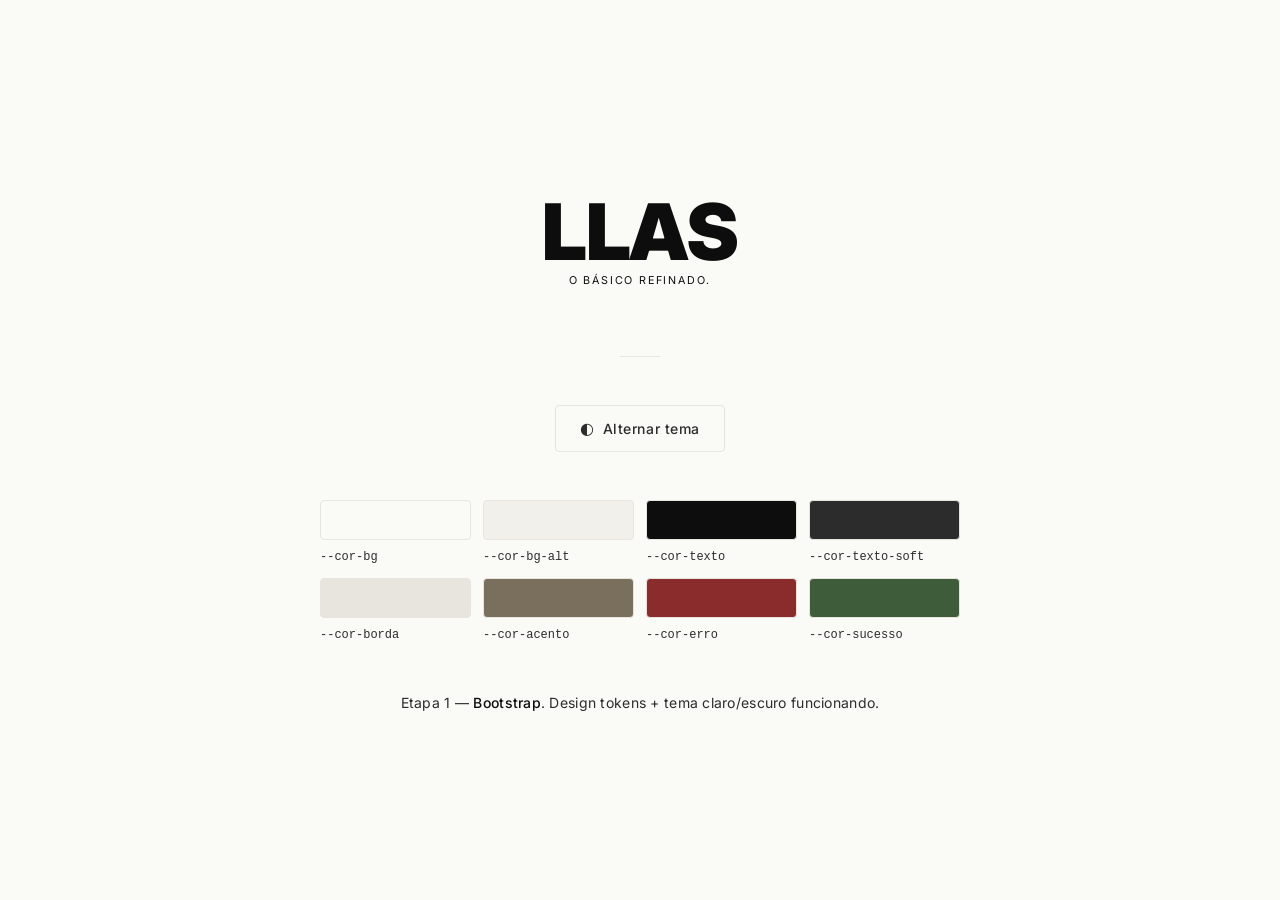
==== index.html @ eedd8c40 "feat: etapa 1 — bootstrap, design tokens e tema claro/escuro - css/reset.css: reset moderno (box-siz" ====
<!DOCTYPE html>
<html lang="pt-BR">
<head>
  <meta charset="UTF-8">
  <meta name="viewport" content="width=device-width, initial-scale=1.0">

  <title>LLAS — O básico refinado | Camisetas 100% algodão</title>
  <meta name="description" content="Camisetas básicas em algodão 100% penteado. Sem misturas sintéticas, sem acabamentos químicos. Fabricadas em Goiânia, GO.">

  <!-- Open Graph -->
  <meta property="og:title" content="LLAS — O básico refinado">
  <meta property="og:description" content="Camisetas básicas em algodão 100% penteado. Sem misturas, sem atalhos.">
  <meta property="og:image" content="https://llasoficial.com.br/assets/img/og/default.jpg">
  <meta property="og:url" content="https://llasoficial.com.br/">
  <meta property="og:type" content="website">
  <link rel="canonical" href="https://llasoficial.com.br/">

  <!-- Fontes -->
  <link rel="preconnect" href="https://fonts.googleapis.com">
  <link rel="preconnect" href="https://fonts.gstatic.com" crossorigin>
  <link href="https://fonts.googleapis.com/css2?family=Cormorant+Garamond:wght@400;500&family=Inter:wght@300;400;500;700;900&display=swap" rel="stylesheet">

  <!-- CSS -->
  <link rel="stylesheet" href="/css/reset.css">
  <link rel="stylesheet" href="/css/variables.css">

  <style>
    /* Estilos inline temporários do bootstrap — migrar para style.css na Etapa 2 */

    html {
      transition:
        background-color var(--transition-tema),
        color var(--transition-tema);
    }

    body {
      font-family: var(--ff-principal);
      font-size: var(--fs-base);
      font-weight: var(--fw-regular);
      color: var(--cor-texto);
      background-color: var(--cor-bg);
      line-height: var(--lh-base);
      min-height: 100dvh;
      display: flex;
      flex-direction: column;
      align-items: center;
      justify-content: center;
      gap: var(--space-7);
      padding: var(--padding-lateral);
    }

    /* Logo */
    .logo {
      width: 180px;
      color: var(--cor-texto);
      transition: color var(--transition-tema);
    }

    @media (min-width: 768px) {
      .logo { width: 240px; }
    }

    /* Toggle de tema */
    .theme-toggle {
      display: flex;
      align-items: center;
      gap: var(--space-2);
      padding: var(--space-3) var(--space-5);
      border: 1px solid var(--cor-borda);
      border-radius: var(--radius-md);
      color: var(--cor-texto-soft);
      font-size: var(--fs-sm);
      font-weight: var(--fw-medium);
      letter-spacing: 0.04em;
      transition:
        border-color var(--transition-padrao),
        color var(--transition-padrao),
        background-color var(--transition-padrao);
    }

    .theme-toggle:hover,
    .theme-toggle:focus-visible {
      color: var(--cor-texto);
      border-color: var(--cor-acento);
      outline: none;
    }

    .theme-toggle:focus-visible {
      outline: 2px solid var(--cor-acento);
      outline-offset: 3px;
    }

    .theme-toggle__icon {
      font-size: var(--fs-base);
      line-height: 1;
    }

    /* Painel de tokens — visível apenas nesta etapa de bootstrap */
    .token-grid {
      display: grid;
      grid-template-columns: repeat(auto-fill, minmax(120px, 1fr));
      gap: var(--space-3);
      width: 100%;
      max-width: 640px;
    }

    .token-swatch {
      display: flex;
      flex-direction: column;
      gap: var(--space-2);
    }

    .token-swatch__cor {
      height: 40px;
      border-radius: var(--radius-md);
      border: 1px solid var(--cor-borda);
      transition: border-color var(--transition-tema);
    }

    .token-swatch__nome {
      font-size: var(--fs-xs);
      color: var(--cor-texto-soft);
      font-family: 'Courier New', monospace;
    }

    /* Divisor */
    .divisor {
      width: 40px;
      height: 1px;
      background-color: var(--cor-borda);
      transition: background-color var(--transition-tema);
    }

    /* Texto de status */
    .status {
      font-size: var(--fs-sm);
      color: var(--cor-texto-soft);
      text-align: center;
      letter-spacing: 0.02em;
    }

    .status strong {
      color: var(--cor-texto);
      font-weight: var(--fw-medium);
    }
  </style>

  <!-- Tema: aplicado antes da renderização para evitar flash -->
  <script>
    (function() {
      var salvo = localStorage.getItem('llas-theme');
      var prefere = window.matchMedia('(prefers-color-scheme: dark)').matches ? 'dark' : 'light';
      document.documentElement.setAttribute('data-theme', salvo || prefere);
    })();
  </script>
</head>

<body>

  <!-- Logo LLAS -->
  <svg class="logo" xmlns="http://www.w3.org/2000/svg" viewBox="0 0 400 200" role="img" aria-label="LLAS — O básico refinado.">
    <title>LLAS</title>
    <desc>O básico refinado.</desc>
    <text x="200" y="120"
          font-family="'Inter', 'Helvetica Neue', Arial, sans-serif"
          font-weight="900"
          font-size="130"
          letter-spacing="-2"
          text-anchor="middle"
          fill="currentColor">LLAS</text>
    <text x="200" y="160"
          font-family="'Inter', 'Helvetica Neue', Arial, sans-serif"
          font-weight="400"
          font-size="18"
          letter-spacing="3"
          text-anchor="middle"
          fill="currentColor">O BÁSICO REFINADO.</text>
  </svg>

  <div class="divisor" aria-hidden="true"></div>

  <!-- Toggle de tema -->
  <button
    class="theme-toggle"
    data-theme-toggle
    aria-label="Ativar modo escuro"
    aria-pressed="false"
    type="button"
  >
    <span class="theme-toggle__icon" aria-hidden="true">◐</span>
    <span class="theme-toggle__label">Alternar tema</span>
  </button>

  <!-- Painel de tokens (visível durante o bootstrap) -->
  <div class="token-grid" role="list" aria-label="Paleta de cores da interface">
    <div class="token-swatch" role="listitem">
      <div class="token-swatch__cor" style="background-color: var(--cor-bg);" title="--cor-bg"></div>
      <span class="token-swatch__nome">--cor-bg</span>
    </div>
    <div class="token-swatch" role="listitem">
      <div class="token-swatch__cor" style="background-color: var(--cor-bg-alt);" title="--cor-bg-alt"></div>
      <span class="token-swatch__nome">--cor-bg-alt</span>
    </div>
    <div class="token-swatch" role="listitem">
      <div class="token-swatch__cor" style="background-color: var(--cor-texto);" title="--cor-texto"></div>
      <span class="token-swatch__nome">--cor-texto</span>
    </div>
    <div class="token-swatch" role="listitem">
      <div class="token-swatch__cor" style="background-color: var(--cor-texto-soft);" title="--cor-texto-soft"></div>
      <span class="token-swatch__nome">--cor-texto-soft</span>
    </div>
    <div class="token-swatch" role="listitem">
      <div class="token-swatch__cor" style="background-color: var(--cor-borda);" title="--cor-borda"></div>
      <span class="token-swatch__nome">--cor-borda</span>
    </div>
    <div class="token-swatch" role="listitem">
      <div class="token-swatch__cor" style="background-color: var(--cor-acento);" title="--cor-acento"></div>
      <span class="token-swatch__nome">--cor-acento</span>
    </div>
    <div class="token-swatch" role="listitem">
      <div class="token-swatch__cor" style="background-color: var(--cor-erro);" title="--cor-erro"></div>
      <span class="token-swatch__nome">--cor-erro</span>
    </div>
    <div class="token-swatch" role="listitem">
      <div class="token-swatch__cor" style="background-color: var(--cor-sucesso);" title="--cor-sucesso"></div>
      <span class="token-swatch__nome">--cor-sucesso</span>
    </div>
  </div>

  <p class="status">
    Etapa 1 — <strong>Bootstrap</strong>. Design tokens + tema claro/escuro funcionando.
  </p>

  <!-- JS -->
  <script type="module" src="/js/theme-toggle.js"></script>

</body>
</html>
---- css/variables.css ----
/* variables.css — LLAS — Design tokens */

/* ─── Modo claro (padrão) ─────────────────────────────────── */
:root {
  /* Cores de interface */
  --cor-bg:          #FAFAF7;
  --cor-bg-alt:      #F2F0EA;
  --cor-texto:       #0D0D0D;
  --cor-texto-soft:  #2C2C2C;
  --cor-borda:       #E8E5DE;
  --cor-acento:      #7A6E5D;
  --cor-erro:        #8B2C2C;
  --cor-sucesso:     #3E5C3A;

  /* Tipografia */
  --ff-principal: 'Inter', -apple-system, BlinkMacSystemFont, 'Helvetica Neue', Arial, sans-serif;
  --ff-editorial: 'Cormorant Garamond', Georgia, 'Times New Roman', serif;

  --fs-xs:   0.75rem;    /*  12px */
  --fs-sm:   0.875rem;   /*  14px */
  --fs-base: 1rem;       /*  16px */
  --fs-md:   1.25rem;    /*  20px */
  --fs-lg:   2rem;       /*  32px */
  --fs-xl:   3.5rem;     /*  56px */
  --fs-hero: clamp(3rem, 8vw, 6rem);

  --fw-light:   300;
  --fw-regular: 400;
  --fw-medium:  500;
  --fw-bold:    700;
  --fw-black:   900;

  --lh-tight:  1.1;
  --lh-snug:   1.3;
  --lh-base:   1.5;
  --lh-relaxed: 1.7;

  /* Espaçamentos */
  --space-1:  0.25rem;   /*  4px */
  --space-2:  0.5rem;    /*  8px */
  --space-3:  0.75rem;   /* 12px */
  --space-4:  1rem;      /* 16px */
  --space-5:  1.5rem;    /* 24px */
  --space-6:  2rem;      /* 32px */
  --space-7:  3rem;      /* 48px */
  --space-8:  4rem;      /* 64px */
  --space-9:  6rem;      /* 96px */
  --space-10: 8rem;      /* 128px */

  /* Layout */
  --max-width:        1280px;
  --max-width-texto:  720px;
  --padding-lateral:  clamp(1rem, 4vw, 2rem);

  /* Bordas */
  --radius-sm: 2px;
  --radius-md: 4px;
  --radius-lg: 8px;

  /* Transições */
  --transition-rapida:  150ms ease;
  --transition-padrao:  250ms ease;
  --transition-lenta:   400ms ease;
  --transition-tema:    300ms ease;

  /* Sombras */
  --sombra-sm: 0 1px 3px rgba(0, 0, 0, 0.06);
  --sombra-md: 0 4px 12px rgba(0, 0, 0, 0.08);
  --sombra-lg: 0 8px 32px rgba(0, 0, 0, 0.10);

  /* Z-index */
  --z-base:      0;
  --z-elevado:   10;
  --z-header:    100;
  --z-mega-menu: 200;
  --z-side-cart: 300;
  --z-modal:     400;
  --z-topo:      500;
}

/* ─── Modo escuro ─────────────────────────────────────────── */
[data-theme="dark"] {
  --cor-bg:         #0D0D0D;
  --cor-bg-alt:     #161616;
  --cor-texto:      #FAFAF7;
  --cor-texto-soft: #C9C7C0;
  --cor-borda:      #2A2A2A;
  --cor-acento:     #C9B79C;
  --cor-erro:       #C97070;
  --cor-sucesso:    #8AB585;

  --sombra-sm: 0 1px 3px rgba(0, 0, 0, 0.30);
  --sombra-md: 0 4px 12px rgba(0, 0, 0, 0.40);
  --sombra-lg: 0 8px 32px rgba(0, 0, 0, 0.50);
}
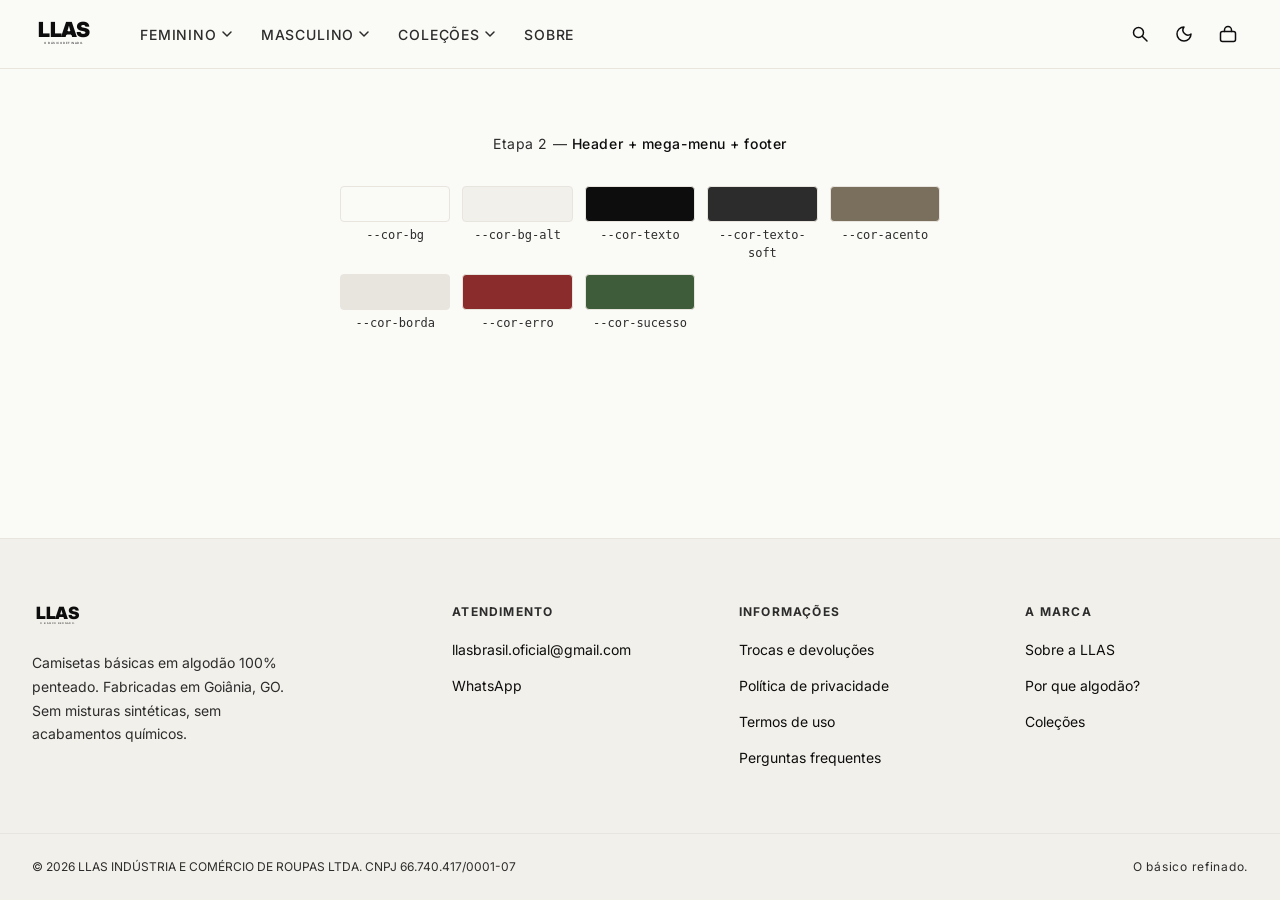
==== commit 928b03eb: "feat: etapa 2 — header, mega-menu e footer - css/style.css: estilos globais (body flex, drawer-open " ====
--- a/index.html
+++ b/index.html
@@ -7,7 +7,6 @@
   <title>LLAS — O básico refinado | Camisetas 100% algodão</title>
   <meta name="description" content="Camisetas básicas em algodão 100% penteado. Sem misturas sintéticas, sem acabamentos químicos. Fabricadas em Goiânia, GO.">
 
-  <!-- Open Graph -->
   <meta property="og:title" content="LLAS — O básico refinado">
   <meta property="og:description" content="Camisetas básicas em algodão 100% penteado. Sem misturas, sem atalhos.">
   <meta property="og:image" content="https://llasoficial.com.br/assets/img/og/default.jpg">
@@ -23,131 +22,14 @@
   <!-- CSS -->
   <link rel="stylesheet" href="/css/reset.css">
   <link rel="stylesheet" href="/css/variables.css">
-
-  <style>
-    /* Estilos inline temporários do bootstrap — migrar para style.css na Etapa 2 */
-
-    html {
-      transition:
-        background-color var(--transition-tema),
-        color var(--transition-tema);
-    }
-
-    body {
-      font-family: var(--ff-principal);
-      font-size: var(--fs-base);
-      font-weight: var(--fw-regular);
-      color: var(--cor-texto);
-      background-color: var(--cor-bg);
-      line-height: var(--lh-base);
-      min-height: 100dvh;
-      display: flex;
-      flex-direction: column;
-      align-items: center;
-      justify-content: center;
-      gap: var(--space-7);
-      padding: var(--padding-lateral);
-    }
-
-    /* Logo */
-    .logo {
-      width: 180px;
-      color: var(--cor-texto);
-      transition: color var(--transition-tema);
-    }
-
-    @media (min-width: 768px) {
-      .logo { width: 240px; }
-    }
-
-    /* Toggle de tema */
-    .theme-toggle {
-      display: flex;
-      align-items: center;
-      gap: var(--space-2);
-      padding: var(--space-3) var(--space-5);
-      border: 1px solid var(--cor-borda);
-      border-radius: var(--radius-md);
-      color: var(--cor-texto-soft);
-      font-size: var(--fs-sm);
-      font-weight: var(--fw-medium);
-      letter-spacing: 0.04em;
-      transition:
-        border-color var(--transition-padrao),
-        color var(--transition-padrao),
-        background-color var(--transition-padrao);
-    }
-
-    .theme-toggle:hover,
-    .theme-toggle:focus-visible {
-      color: var(--cor-texto);
-      border-color: var(--cor-acento);
-      outline: none;
-    }
-
-    .theme-toggle:focus-visible {
-      outline: 2px solid var(--cor-acento);
-      outline-offset: 3px;
-    }
-
-    .theme-toggle__icon {
-      font-size: var(--fs-base);
-      line-height: 1;
-    }
-
-    /* Painel de tokens — visível apenas nesta etapa de bootstrap */
-    .token-grid {
-      display: grid;
-      grid-template-columns: repeat(auto-fill, minmax(120px, 1fr));
-      gap: var(--space-3);
-      width: 100%;
-      max-width: 640px;
-    }
-
-    .token-swatch {
-      display: flex;
-      flex-direction: column;
-      gap: var(--space-2);
-    }
-
-    .token-swatch__cor {
-      height: 40px;
-      border-radius: var(--radius-md);
-      border: 1px solid var(--cor-borda);
-      transition: border-color var(--transition-tema);
-    }
-
-    .token-swatch__nome {
-      font-size: var(--fs-xs);
-      color: var(--cor-texto-soft);
-      font-family: 'Courier New', monospace;
-    }
-
-    /* Divisor */
-    .divisor {
-      width: 40px;
-      height: 1px;
-      background-color: var(--cor-borda);
-      transition: background-color var(--transition-tema);
-    }
-
-    /* Texto de status */
-    .status {
-      font-size: var(--fs-sm);
-      color: var(--cor-texto-soft);
-      text-align: center;
-      letter-spacing: 0.02em;
-    }
-
-    .status strong {
-      color: var(--cor-texto);
-      font-weight: var(--fw-medium);
-    }
-  </style>
+  <link rel="stylesheet" href="/css/style.css">
+  <link rel="stylesheet" href="/css/components/header.css">
+  <link rel="stylesheet" href="/css/components/mega-menu.css">
+  <link rel="stylesheet" href="/css/components/footer.css">
 
   <!-- Tema: aplicado antes da renderização para evitar flash -->
   <script>
-    (function() {
+    (function () {
       var salvo = localStorage.getItem('llas-theme');
       var prefere = window.matchMedia('(prefers-color-scheme: dark)').matches ? 'dark' : 'light';
       document.documentElement.setAttribute('data-theme', salvo || prefere);
@@ -157,82 +39,481 @@
 
 <body>
 
-  <!-- Logo LLAS -->
-  <svg class="logo" xmlns="http://www.w3.org/2000/svg" viewBox="0 0 400 200" role="img" aria-label="LLAS — O básico refinado.">
-    <title>LLAS</title>
-    <desc>O básico refinado.</desc>
-    <text x="200" y="120"
-          font-family="'Inter', 'Helvetica Neue', Arial, sans-serif"
-          font-weight="900"
-          font-size="130"
-          letter-spacing="-2"
-          text-anchor="middle"
-          fill="currentColor">LLAS</text>
-    <text x="200" y="160"
-          font-family="'Inter', 'Helvetica Neue', Arial, sans-serif"
-          font-weight="400"
-          font-size="18"
-          letter-spacing="3"
-          text-anchor="middle"
-          fill="currentColor">O BÁSICO REFINADO.</text>
-  </svg>
-
-  <div class="divisor" aria-hidden="true"></div>
-
-  <!-- Toggle de tema -->
-  <button
-    class="theme-toggle"
-    data-theme-toggle
-    aria-label="Ativar modo escuro"
-    aria-pressed="false"
-    type="button"
+  <!-- ═══════════════════════════════════════════════════════
+       HEADER
+       ═══════════════════════════════════════════════════════ -->
+  <header class="site-header" id="site-header">
+    <div class="site-header__inner">
+
+      <!-- Hamburger (mobile) -->
+      <button
+        class="site-header__hamburger"
+        id="nav-toggle"
+        aria-label="Abrir menu"
+        aria-expanded="false"
+        aria-controls="mobile-drawer"
+        type="button"
+      >
+        <svg width="20" height="20" viewBox="0 0 20 20" fill="none" aria-hidden="true">
+          <line x1="2" y1="5"  x2="18" y2="5"  stroke="currentColor" stroke-width="1.5" stroke-linecap="round"/>
+          <line x1="2" y1="10" x2="18" y2="10" stroke="currentColor" stroke-width="1.5" stroke-linecap="round"/>
+          <line x1="2" y1="15" x2="18" y2="15" stroke="currentColor" stroke-width="1.5" stroke-linecap="round"/>
+        </svg>
+      </button>
+
+      <!-- Logo -->
+      <a href="/" class="site-header__logo" aria-label="LLAS — Início">
+        <svg xmlns="http://www.w3.org/2000/svg" viewBox="0 0 400 200" role="img" aria-label="LLAS">
+          <title>LLAS</title>
+          <text x="200" y="120"
+                font-family="'Inter', 'Helvetica Neue', Arial, sans-serif"
+                font-weight="900"
+                font-size="130"
+                letter-spacing="-2"
+                text-anchor="middle"
+                fill="currentColor">LLAS</text>
+          <text x="200" y="160"
+                font-family="'Inter', 'Helvetica Neue', Arial, sans-serif"
+                font-weight="400"
+                font-size="18"
+                letter-spacing="3"
+                text-anchor="middle"
+                fill="currentColor">O BÁSICO REFINADO.</text>
+        </svg>
+      </a>
+
+      <!-- Nav (desktop) -->
+      <nav class="site-header__nav" aria-label="Navegação principal">
+        <button class="nav-item" data-menu="feminino" aria-expanded="false" aria-haspopup="true" type="button">
+          Feminino
+          <svg class="nav-item__chevron" width="12" height="12" viewBox="0 0 12 12" fill="none" aria-hidden="true">
+            <path d="M2 4l4 4 4-4" stroke="currentColor" stroke-width="1.5" stroke-linecap="round" stroke-linejoin="round"/>
+          </svg>
+        </button>
+        <button class="nav-item" data-menu="masculino" aria-expanded="false" aria-haspopup="true" type="button">
+          Masculino
+          <svg class="nav-item__chevron" width="12" height="12" viewBox="0 0 12 12" fill="none" aria-hidden="true">
+            <path d="M2 4l4 4 4-4" stroke="currentColor" stroke-width="1.5" stroke-linecap="round" stroke-linejoin="round"/>
+          </svg>
+        </button>
+        <button class="nav-item" data-menu="colecoes" aria-expanded="false" aria-haspopup="true" type="button">
+          Coleções
+          <svg class="nav-item__chevron" width="12" height="12" viewBox="0 0 12 12" fill="none" aria-hidden="true">
+            <path d="M2 4l4 4 4-4" stroke="currentColor" stroke-width="1.5" stroke-linecap="round" stroke-linejoin="round"/>
+          </svg>
+        </button>
+        <a href="/sobre" class="nav-item">Sobre</a>
+      </nav>
+
+      <!-- Actions: busca + tema + carrinho -->
+      <div class="site-header__actions">
+        <button class="header-action header-action--search" aria-label="Buscar" type="button">
+          <svg width="20" height="20" viewBox="0 0 20 20" fill="none" aria-hidden="true">
+            <circle cx="8.5" cy="8.5" r="5" stroke="currentColor" stroke-width="1.5"/>
+            <line x1="12.5" y1="12.5" x2="17" y2="17" stroke="currentColor" stroke-width="1.5" stroke-linecap="round"/>
+          </svg>
+        </button>
+
+        <button
+          class="header-action"
+          data-theme-toggle
+          aria-label="Ativar modo escuro"
+          aria-pressed="false"
+          type="button"
+        >
+          <!-- Lua: aparece no modo claro (para ir para escuro) -->
+          <svg class="icon-moon" width="20" height="20" viewBox="0 0 20 20" fill="none" aria-hidden="true">
+            <path d="M10 3a7 7 0 1 0 7 7A5 5 0 0 1 10 3z" stroke="currentColor" stroke-width="1.5" stroke-linecap="round" stroke-linejoin="round"/>
+          </svg>
+          <!-- Sol: aparece no modo escuro (para ir para claro) -->
+          <svg class="icon-sun" width="20" height="20" viewBox="0 0 20 20" fill="none" aria-hidden="true">
+            <circle cx="10" cy="10" r="3.5" stroke="currentColor" stroke-width="1.5"/>
+            <line x1="10" y1="2"    x2="10" y2="4.5"  stroke="currentColor" stroke-width="1.5" stroke-linecap="round"/>
+            <line x1="10" y1="15.5" x2="10" y2="18"   stroke="currentColor" stroke-width="1.5" stroke-linecap="round"/>
+            <line x1="2"   y1="10"  x2="4.5" y2="10"  stroke="currentColor" stroke-width="1.5" stroke-linecap="round"/>
+            <line x1="15.5" y1="10" x2="18"  y2="10"  stroke="currentColor" stroke-width="1.5" stroke-linecap="round"/>
+            <line x1="4.1"  y1="4.1"  x2="5.9"  y2="5.9"  stroke="currentColor" stroke-width="1.5" stroke-linecap="round"/>
+            <line x1="14.1" y1="14.1" x2="15.9" y2="15.9" stroke="currentColor" stroke-width="1.5" stroke-linecap="round"/>
+            <line x1="4.1"  y1="15.9" x2="5.9"  y2="14.1" stroke="currentColor" stroke-width="1.5" stroke-linecap="round"/>
+            <line x1="14.1" y1="5.9"  x2="15.9" y2="4.1"  stroke="currentColor" stroke-width="1.5" stroke-linecap="round"/>
+          </svg>
+        </button>
+
+        <button class="header-action" aria-label="Carrinho (0 itens)" type="button">
+          <svg width="20" height="20" viewBox="0 0 20 20" fill="none" aria-hidden="true">
+            <path d="M6.5 7.5V6a3.5 3.5 0 0 1 7 0v1.5" stroke="currentColor" stroke-width="1.5" stroke-linecap="round"/>
+            <rect x="2.5" y="7.5" width="15" height="10" rx="2" stroke="currentColor" stroke-width="1.5"/>
+          </svg>
+          <span class="cart-badge" id="cart-badge" data-count="0" aria-hidden="true"></span>
+        </button>
+      </div>
+
+    </div><!-- /.site-header__inner -->
+
+    <!-- Mega-menu: Feminino -->
+    <div class="mega-menu" id="mega-menu-feminino" role="region" aria-label="Menu Feminino">
+      <div class="mega-menu__inner">
+        <div class="mega-menu__col">
+          <h2 class="mega-menu__heading">Coleções</h2>
+          <ul class="mega-menu__list">
+            <li><a href="/feminino/basica" class="mega-menu__link">Básica</a></li>
+            <li>
+              <a href="/feminino/copa-brasil" class="mega-menu__link">
+                Copa Brasil 2026
+                <span class="mega-menu__badge">Sazonal</span>
+              </a>
+            </li>
+            <li><a href="/feminino/brazilidades" class="mega-menu__link">Brazilidades</a></li>
+          </ul>
+        </div>
+        <div class="mega-menu__col">
+          <h2 class="mega-menu__heading">Modelagens</h2>
+          <ul class="mega-menu__list">
+            <li><a href="/feminino/basica/gola-alta" class="mega-menu__link">Gola alta</a></li>
+            <li><a href="/feminino/basica" class="mega-menu__link">Gola comum</a></li>
+            <li><a href="/feminino/copa-brasil" class="mega-menu__link">Cropped</a></li>
+          </ul>
+        </div>
+        <div class="mega-menu__col">
+          <h2 class="mega-menu__heading">Destaques</h2>
+          <ul class="mega-menu__list">
+            <li><a href="/feminino" class="mega-menu__link">Lançamentos</a></li>
+            <li><a href="/feminino" class="mega-menu__link">Mais vendidos</a></li>
+            <li><a href="/feminino" class="mega-menu__link">Últimas peças</a></li>
+          </ul>
+        </div>
+      </div>
+    </div>
+
+    <!-- Mega-menu: Masculino -->
+    <div class="mega-menu" id="mega-menu-masculino" role="region" aria-label="Menu Masculino">
+      <div class="mega-menu__inner">
+        <div class="mega-menu__col">
+          <h2 class="mega-menu__heading">Coleções</h2>
+          <ul class="mega-menu__list">
+            <li><a href="/masculino/basica" class="mega-menu__link">Básica</a></li>
+            <li>
+              <a href="/masculino/copa-brasil" class="mega-menu__link">
+                Copa Brasil 2026
+                <span class="mega-menu__badge">Sazonal</span>
+              </a>
+            </li>
+            <li><a href="/masculino/brazilidades" class="mega-menu__link">Brazilidades</a></li>
+          </ul>
+        </div>
+        <div class="mega-menu__col">
+          <h2 class="mega-menu__heading">Modelagens</h2>
+          <ul class="mega-menu__list">
+            <li><a href="/masculino/basica/gola-alta" class="mega-menu__link">Gola alta</a></li>
+            <li><a href="/masculino/basica" class="mega-menu__link">Gola comum</a></li>
+          </ul>
+        </div>
+        <div class="mega-menu__col">
+          <h2 class="mega-menu__heading">Destaques</h2>
+          <ul class="mega-menu__list">
+            <li><a href="/masculino" class="mega-menu__link">Lançamentos</a></li>
+            <li><a href="/masculino" class="mega-menu__link">Mais vendidos</a></li>
+            <li><a href="/masculino" class="mega-menu__link">Últimas peças</a></li>
+          </ul>
+        </div>
+      </div>
+    </div>
+
+    <!-- Mega-menu: Coleções -->
+    <div class="mega-menu" id="mega-menu-colecoes" role="region" aria-label="Menu Coleções">
+      <div class="mega-menu__inner">
+        <div class="mega-menu__col">
+          <h2 class="mega-menu__heading">Todas as coleções</h2>
+          <ul class="mega-menu__list">
+            <li><a href="/colecoes/basica" class="mega-menu__link">Básica — permanente</a></li>
+            <li>
+              <a href="/colecoes/copa-brasil" class="mega-menu__link">
+                Copa Brasil 2026
+                <span class="mega-menu__badge">Sazonal</span>
+              </a>
+            </li>
+            <li><a href="/colecoes/brazilidades" class="mega-menu__link">Brazilidades</a></li>
+          </ul>
+        </div>
+        <div class="mega-menu__col">
+          <h2 class="mega-menu__heading">Por gênero</h2>
+          <ul class="mega-menu__list">
+            <li><a href="/feminino" class="mega-menu__link">Feminino</a></li>
+            <li><a href="/masculino" class="mega-menu__link">Masculino</a></li>
+          </ul>
+        </div>
+        <div class="mega-menu__col">
+          <h2 class="mega-menu__heading">A marca</h2>
+          <ul class="mega-menu__list">
+            <li><a href="/sobre" class="mega-menu__link">Sobre a LLAS</a></li>
+            <li><a href="/algodao" class="mega-menu__link">Por que algodão?</a></li>
+          </ul>
+        </div>
+      </div>
+    </div>
+
+  </header><!-- /.site-header -->
+
+
+  <!-- ═══════════════════════════════════════════════════════
+       DRAWER MOBILE
+       ═══════════════════════════════════════════════════════ -->
+  <div
+    class="mobile-drawer"
+    id="mobile-drawer"
+    aria-hidden="true"
+    aria-label="Menu de navegação"
   >
-    <span class="theme-toggle__icon" aria-hidden="true">◐</span>
-    <span class="theme-toggle__label">Alternar tema</span>
-  </button>
-
-  <!-- Painel de tokens (visível durante o bootstrap) -->
-  <div class="token-grid" role="list" aria-label="Paleta de cores da interface">
-    <div class="token-swatch" role="listitem">
-      <div class="token-swatch__cor" style="background-color: var(--cor-bg);" title="--cor-bg"></div>
-      <span class="token-swatch__nome">--cor-bg</span>
+    <!-- Backdrop -->
+    <div class="mobile-drawer__backdrop" aria-hidden="true"></div>
+
+    <!-- Painel -->
+    <div class="mobile-drawer__panel" role="dialog" aria-modal="true" aria-label="Menu">
+
+      <!-- Topo do drawer -->
+      <div class="mobile-drawer__header">
+        <a href="/" class="mobile-drawer__logo" aria-label="LLAS — Início">
+          <svg xmlns="http://www.w3.org/2000/svg" viewBox="0 0 400 200" aria-hidden="true">
+            <text x="200" y="120"
+                  font-family="'Inter', 'Helvetica Neue', Arial, sans-serif"
+                  font-weight="900"
+                  font-size="130"
+                  letter-spacing="-2"
+                  text-anchor="middle"
+                  fill="currentColor">LLAS</text>
+            <text x="200" y="160"
+                  font-family="'Inter', 'Helvetica Neue', Arial, sans-serif"
+                  font-weight="400"
+                  font-size="18"
+                  letter-spacing="3"
+                  text-anchor="middle"
+                  fill="currentColor">O BÁSICO REFINADO.</text>
+          </svg>
+        </a>
+        <button
+          class="mobile-drawer__close"
+          id="drawer-fechar"
+          aria-label="Fechar menu"
+          type="button"
+        >
+          <svg width="20" height="20" viewBox="0 0 20 20" fill="none" aria-hidden="true">
+            <line x1="4" y1="4"   x2="16" y2="16" stroke="currentColor" stroke-width="1.5" stroke-linecap="round"/>
+            <line x1="16" y1="4"  x2="4"  y2="16" stroke="currentColor" stroke-width="1.5" stroke-linecap="round"/>
+          </svg>
+        </button>
+      </div>
+
+      <!-- Nav accordion -->
+      <nav class="mobile-drawer__nav" aria-label="Navegação principal">
+
+        <!-- Feminino -->
+        <div class="mobile-drawer__item">
+          <button
+            class="mobile-drawer__trigger"
+            aria-expanded="false"
+            aria-controls="drawer-feminino"
+            type="button"
+          >
+            Feminino
+            <svg class="mobile-drawer__trigger-chevron" width="14" height="14" viewBox="0 0 14 14" fill="none" aria-hidden="true">
+              <path d="M2.5 5l4.5 4.5L11.5 5" stroke="currentColor" stroke-width="1.5" stroke-linecap="round" stroke-linejoin="round"/>
+            </svg>
+          </button>
+          <div class="mobile-drawer__sub" id="drawer-feminino" hidden>
+            <div class="mobile-drawer__sub-group">
+              <span class="mobile-drawer__sub-label">Coleções</span>
+              <a href="/feminino/basica"        class="mobile-drawer__sub-link">Básica</a>
+              <a href="/feminino/copa-brasil"   class="mobile-drawer__sub-link">Copa Brasil 2026</a>
+              <a href="/feminino/brazilidades"  class="mobile-drawer__sub-link">Brazilidades</a>
+            </div>
+            <div class="mobile-drawer__sub-group">
+              <span class="mobile-drawer__sub-label">Modelagens</span>
+              <a href="/feminino/basica/gola-alta" class="mobile-drawer__sub-link">Gola alta</a>
+              <a href="/feminino/basica"           class="mobile-drawer__sub-link">Gola comum</a>
+              <a href="/feminino/copa-brasil"      class="mobile-drawer__sub-link">Cropped</a>
+            </div>
+          </div>
+        </div>
+
+        <!-- Masculino -->
+        <div class="mobile-drawer__item">
+          <button
+            class="mobile-drawer__trigger"
+            aria-expanded="false"
+            aria-controls="drawer-masculino"
+            type="button"
+          >
+            Masculino
+            <svg class="mobile-drawer__trigger-chevron" width="14" height="14" viewBox="0 0 14 14" fill="none" aria-hidden="true">
+              <path d="M2.5 5l4.5 4.5L11.5 5" stroke="currentColor" stroke-width="1.5" stroke-linecap="round" stroke-linejoin="round"/>
+            </svg>
+          </button>
+          <div class="mobile-drawer__sub" id="drawer-masculino" hidden>
+            <div class="mobile-drawer__sub-group">
+              <span class="mobile-drawer__sub-label">Coleções</span>
+              <a href="/masculino/basica"       class="mobile-drawer__sub-link">Básica</a>
+              <a href="/masculino/copa-brasil"  class="mobile-drawer__sub-link">Copa Brasil 2026</a>
+              <a href="/masculino/brazilidades" class="mobile-drawer__sub-link">Brazilidades</a>
+            </div>
+            <div class="mobile-drawer__sub-group">
+              <span class="mobile-drawer__sub-label">Modelagens</span>
+              <a href="/masculino/basica/gola-alta" class="mobile-drawer__sub-link">Gola alta</a>
+              <a href="/masculino/basica"           class="mobile-drawer__sub-link">Gola comum</a>
+            </div>
+          </div>
+        </div>
+
+        <!-- Coleções -->
+        <div class="mobile-drawer__item">
+          <button
+            class="mobile-drawer__trigger"
+            aria-expanded="false"
+            aria-controls="drawer-colecoes"
+            type="button"
+          >
+            Coleções
+            <svg class="mobile-drawer__trigger-chevron" width="14" height="14" viewBox="0 0 14 14" fill="none" aria-hidden="true">
+              <path d="M2.5 5l4.5 4.5L11.5 5" stroke="currentColor" stroke-width="1.5" stroke-linecap="round" stroke-linejoin="round"/>
+            </svg>
+          </button>
+          <div class="mobile-drawer__sub" id="drawer-colecoes" hidden>
+            <div class="mobile-drawer__sub-group">
+              <a href="/colecoes/basica"       class="mobile-drawer__sub-link">Básica — permanente</a>
+              <a href="/colecoes/copa-brasil"  class="mobile-drawer__sub-link">Copa Brasil 2026</a>
+              <a href="/colecoes/brazilidades" class="mobile-drawer__sub-link">Brazilidades</a>
+            </div>
+          </div>
+        </div>
+
+        <!-- Links diretos -->
+        <div class="mobile-drawer__item">
+          <a href="/sobre"   class="mobile-drawer__direct-link">Sobre</a>
+        </div>
+        <div class="mobile-drawer__item">
+          <a href="/algodao" class="mobile-drawer__direct-link">Por que algodão?</a>
+        </div>
+
+      </nav>
+    </div><!-- /.mobile-drawer__panel -->
+  </div><!-- /.mobile-drawer -->
+
+
+  <!-- ═══════════════════════════════════════════════════════
+       MAIN — conteúdo temporário de bootstrap
+       ═══════════════════════════════════════════════════════ -->
+  <main>
+    <div style="
+      display: flex;
+      flex-direction: column;
+      align-items: center;
+      gap: 2rem;
+      padding: 4rem 1rem;
+      text-align: center;
+    ">
+      <p style="font-size: 0.875rem; color: var(--cor-texto-soft); letter-spacing: 0.04em;">
+        Etapa 2 — <strong style="color: var(--cor-texto); font-weight: 500;">Header + mega-menu + footer</strong>
+      </p>
+
+      <!-- Swatches dos tokens -->
+      <div style="
+        display: grid;
+        grid-template-columns: repeat(auto-fill, minmax(100px, 1fr));
+        gap: 0.75rem;
+        width: 100%;
+        max-width: 600px;
+      ">
+        <div><div style="height:36px;border-radius:4px;border:1px solid var(--cor-borda);background:var(--cor-bg);"></div><p style="font-size:0.75rem;color:var(--cor-texto-soft);margin-top:0.25rem;font-family:monospace;">--cor-bg</p></div>
+        <div><div style="height:36px;border-radius:4px;border:1px solid var(--cor-borda);background:var(--cor-bg-alt);"></div><p style="font-size:0.75rem;color:var(--cor-texto-soft);margin-top:0.25rem;font-family:monospace;">--cor-bg-alt</p></div>
+        <div><div style="height:36px;border-radius:4px;border:1px solid var(--cor-borda);background:var(--cor-texto);"></div><p style="font-size:0.75rem;color:var(--cor-texto-soft);margin-top:0.25rem;font-family:monospace;">--cor-texto</p></div>
+        <div><div style="height:36px;border-radius:4px;border:1px solid var(--cor-borda);background:var(--cor-texto-soft);"></div><p style="font-size:0.75rem;color:var(--cor-texto-soft);margin-top:0.25rem;font-family:monospace;">--cor-texto-soft</p></div>
+        <div><div style="height:36px;border-radius:4px;border:1px solid var(--cor-borda);background:var(--cor-acento);"></div><p style="font-size:0.75rem;color:var(--cor-texto-soft);margin-top:0.25rem;font-family:monospace;">--cor-acento</p></div>
+        <div><div style="height:36px;border-radius:4px;border:1px solid var(--cor-borda);background:var(--cor-borda);"></div><p style="font-size:0.75rem;color:var(--cor-texto-soft);margin-top:0.25rem;font-family:monospace;">--cor-borda</p></div>
+        <div><div style="height:36px;border-radius:4px;border:1px solid var(--cor-borda);background:var(--cor-erro);"></div><p style="font-size:0.75rem;color:var(--cor-texto-soft);margin-top:0.25rem;font-family:monospace;">--cor-erro</p></div>
+        <div><div style="height:36px;border-radius:4px;border:1px solid var(--cor-borda);background:var(--cor-sucesso);"></div><p style="font-size:0.75rem;color:var(--cor-texto-soft);margin-top:0.25rem;font-family:monospace;">--cor-sucesso</p></div>
+      </div>
     </div>
-    <div class="token-swatch" role="listitem">
-      <div class="token-swatch__cor" style="background-color: var(--cor-bg-alt);" title="--cor-bg-alt"></div>
-      <span class="token-swatch__nome">--cor-bg-alt</span>
+  </main>
+
+
+  <!-- ═══════════════════════════════════════════════════════
+       FOOTER
+       ═══════════════════════════════════════════════════════ -->
+  <footer class="site-footer">
+    <div class="site-footer__inner">
+
+      <!-- Missão -->
+      <div>
+        <a href="/" class="site-footer__logo" aria-label="LLAS — Início">
+          <svg xmlns="http://www.w3.org/2000/svg" viewBox="0 0 400 200" aria-hidden="true">
+            <text x="200" y="120"
+                  font-family="'Inter', 'Helvetica Neue', Arial, sans-serif"
+                  font-weight="900"
+                  font-size="130"
+                  letter-spacing="-2"
+                  text-anchor="middle"
+                  fill="currentColor">LLAS</text>
+            <text x="200" y="160"
+                  font-family="'Inter', 'Helvetica Neue', Arial, sans-serif"
+                  font-weight="400"
+                  font-size="18"
+                  letter-spacing="3"
+                  text-anchor="middle"
+                  fill="currentColor">O BÁSICO REFINADO.</text>
+          </svg>
+        </a>
+        <p class="site-footer__desc">
+          Camisetas básicas em algodão 100% penteado. Fabricadas em Goiânia, GO.
+          Sem misturas sintéticas, sem acabamentos químicos.
+        </p>
+      </div>
+
+      <!-- Atendimento -->
+      <div>
+        <h3 class="site-footer__heading">Atendimento</h3>
+        <ul class="site-footer__links">
+          <li><a href="mailto:llasbrasil.oficial@gmail.com">llasbrasil.oficial@gmail.com</a></li>
+          <li><a href="#">WhatsApp</a></li>
+        </ul>
+      </div>
+
+      <!-- Informações -->
+      <div>
+        <h3 class="site-footer__heading">Informações</h3>
+        <ul class="site-footer__links">
+          <li><a href="/trocas">Trocas e devoluções</a></li>
+          <li><a href="/politica-privacidade">Política de privacidade</a></li>
+          <li><a href="/termos">Termos de uso</a></li>
+          <li><a href="/faq">Perguntas frequentes</a></li>
+        </ul>
+      </div>
+
+      <!-- A marca -->
+      <div>
+        <h3 class="site-footer__heading">A marca</h3>
+        <ul class="site-footer__links">
+          <li><a href="/sobre">Sobre a LLAS</a></li>
+          <li><a href="/algodao">Por que algodão?</a></li>
+          <li><a href="/colecoes">Coleções</a></li>
+        </ul>
+      </div>
+
+    </div><!-- /.site-footer__inner -->
+
+    <div class="site-footer__bottom">
+      <div class="site-footer__bottom-inner">
+        <p class="site-footer__legal">
+          © 2026 LLAS INDÚSTRIA E COMÉRCIO DE ROUPAS LTDA. CNPJ 66.740.417/0001-07
+        </p>
+        <p class="site-footer__tagline">O básico refinado.</p>
+      </div>
     </div>
-    <div class="token-swatch" role="listitem">
-      <div class="token-swatch__cor" style="background-color: var(--cor-texto);" title="--cor-texto"></div>
-      <span class="token-swatch__nome">--cor-texto</span>
-    </div>
-    <div class="token-swatch" role="listitem">
-      <div class="token-swatch__cor" style="background-color: var(--cor-texto-soft);" title="--cor-texto-soft"></div>
-      <span class="token-swatch__nome">--cor-texto-soft</span>
-    </div>
-    <div class="token-swatch" role="listitem">
-      <div class="token-swatch__cor" style="background-color: var(--cor-borda);" title="--cor-borda"></div>
-      <span class="token-swatch__nome">--cor-borda</span>
-    </div>
-    <div class="token-swatch" role="listitem">
-      <div class="token-swatch__cor" style="background-color: var(--cor-acento);" title="--cor-acento"></div>
-      <span class="token-swatch__nome">--cor-acento</span>
-    </div>
-    <div class="token-swatch" role="listitem">
-      <div class="token-swatch__cor" style="background-color: var(--cor-erro);" title="--cor-erro"></div>
-      <span class="token-swatch__nome">--cor-erro</span>
-    </div>
-    <div class="token-swatch" role="listitem">
-      <div class="token-swatch__cor" style="background-color: var(--cor-sucesso);" title="--cor-sucesso"></div>
-      <span class="token-swatch__nome">--cor-sucesso</span>
-    </div>
-  </div>
-
-  <p class="status">
-    Etapa 1 — <strong>Bootstrap</strong>. Design tokens + tema claro/escuro funcionando.
-  </p>
+
+  </footer><!-- /.site-footer -->
+
 
   <!-- JS -->
   <script type="module" src="/js/theme-toggle.js"></script>
+  <script type="module" src="/js/mega-menu.js"></script>
 
 </body>
 </html>
--- a/css/style.css
+++ b/css/style.css
@@ -0,0 +1,46 @@
+/* style.css — LLAS — Estilos globais */
+
+html {
+  transition:
+    background-color var(--transition-tema),
+    color var(--transition-tema);
+}
+
+body {
+  font-family: var(--ff-principal);
+  font-size: var(--fs-base);
+  font-weight: var(--fw-regular);
+  color: var(--cor-texto);
+  background-color: var(--cor-bg);
+  line-height: var(--lh-base);
+  min-height: 100dvh;
+  display: flex;
+  flex-direction: column;
+}
+
+body.drawer-open {
+  overflow: hidden;
+}
+
+main {
+  flex: 1;
+}
+
+:focus-visible {
+  outline: 2px solid var(--cor-acento);
+  outline-offset: 3px;
+  border-radius: var(--radius-sm);
+}
+
+/* Troca de ícone de tema via CSS (sem JS) */
+[data-theme='light'] .icon-sun  { display: none; }
+[data-theme='light'] .icon-moon { display: block; }
+[data-theme='dark']  .icon-sun  { display: block; }
+[data-theme='dark']  .icon-moon { display: none; }
+
+/* Container padrão */
+.container {
+  max-width: var(--max-width);
+  margin: 0 auto;
+  padding-inline: var(--padding-lateral);
+}
--- a/css/components/header.css
+++ b/css/components/header.css
@@ -0,0 +1,215 @@
+/* header.css — LLAS */
+
+/* ── Base ───────────────────────────────────────────────── */
+.site-header {
+  position: sticky;
+  top: 0;
+  z-index: var(--z-header);
+  background-color: var(--cor-bg);
+  border-bottom: 1px solid var(--cor-borda);
+  transition:
+    background-color var(--transition-tema),
+    border-color var(--transition-tema),
+    box-shadow var(--transition-padrao);
+}
+
+.site-header.is-scrolled {
+  box-shadow: var(--sombra-sm);
+}
+
+/* ── Inner: mobile grid (hamburger | logo | actions) ───── */
+.site-header__inner {
+  display: grid;
+  grid-template-columns: 40px 1fr 40px;
+  grid-template-areas: 'start logo end';
+  align-items: center;
+  max-width: var(--max-width);
+  margin: 0 auto;
+  padding-inline: var(--padding-lateral);
+  height: 60px;
+  transition: height var(--transition-padrao);
+}
+
+.site-header.is-scrolled .site-header__inner {
+  height: 50px;
+}
+
+/* ── Logo ───────────────────────────────────────────────── */
+.site-header__logo {
+  grid-area: logo;
+  justify-self: center;
+  display: flex;
+  align-items: center;
+}
+
+.site-header__logo svg {
+  height: 28px;
+  width: auto;
+  color: var(--cor-texto);
+  transition:
+    color var(--transition-tema),
+    height var(--transition-padrao);
+}
+
+.site-header.is-scrolled .site-header__logo svg {
+  height: 24px;
+}
+
+/* ── Hamburger (mobile only) ────────────────────────────── */
+.site-header__hamburger {
+  grid-area: start;
+  display: flex;
+  align-items: center;
+  justify-content: center;
+  width: 40px;
+  height: 40px;
+  color: var(--cor-texto);
+  border-radius: var(--radius-md);
+  flex-shrink: 0;
+  transition:
+    color var(--transition-padrao),
+    background-color var(--transition-padrao);
+}
+
+.site-header__hamburger:hover {
+  background-color: var(--cor-bg-alt);
+}
+
+/* ── Nav (hidden on mobile) ─────────────────────────────── */
+.site-header__nav {
+  display: none;
+}
+
+/* ── Actions ────────────────────────────────────────────── */
+.site-header__actions {
+  grid-area: end;
+  display: flex;
+  align-items: center;
+  gap: var(--space-1);
+  justify-content: flex-end;
+}
+
+.header-action {
+  position: relative;
+  display: flex;
+  align-items: center;
+  justify-content: center;
+  width: 40px;
+  height: 40px;
+  color: var(--cor-texto);
+  border-radius: var(--radius-md);
+  flex-shrink: 0;
+  transition:
+    color var(--transition-padrao),
+    background-color var(--transition-padrao);
+}
+
+.header-action:hover {
+  background-color: var(--cor-bg-alt);
+}
+
+/* Busca oculta no mobile */
+.header-action--search {
+  display: none;
+}
+
+/* Cart badge */
+.cart-badge {
+  position: absolute;
+  top: 5px;
+  right: 5px;
+  min-width: 15px;
+  height: 15px;
+  padding: 0 3px;
+  background-color: var(--cor-texto);
+  color: var(--cor-bg);
+  font-size: 0.625rem;
+  font-weight: var(--fw-bold);
+  line-height: 15px;
+  text-align: center;
+  border-radius: 8px;
+  pointer-events: none;
+  transition:
+    background-color var(--transition-tema),
+    color var(--transition-tema);
+}
+
+.cart-badge[data-count='0'] {
+  display: none;
+}
+
+/* ── Desktop (960px+) ───────────────────────────────────── */
+@media (min-width: 960px) {
+  .site-header__inner {
+    grid-template-columns: auto 1fr auto;
+    grid-template-areas: 'logo nav end';
+    gap: var(--space-6);
+    height: 68px;
+  }
+
+  .site-header.is-scrolled .site-header__inner {
+    height: 56px;
+  }
+
+  .site-header__hamburger {
+    display: none;
+  }
+
+  .site-header__logo {
+    justify-self: start;
+  }
+
+  .site-header__logo svg {
+    height: 32px;
+  }
+
+  .site-header.is-scrolled .site-header__logo svg {
+    height: 26px;
+  }
+
+  .site-header__nav {
+    grid-area: nav;
+    display: flex;
+    align-items: center;
+    gap: var(--space-1);
+  }
+
+  /* Nav item */
+  .nav-item {
+    display: flex;
+    align-items: center;
+    gap: 4px;
+    padding: var(--space-2) var(--space-3);
+    font-size: var(--fs-sm);
+    font-weight: var(--fw-medium);
+    letter-spacing: 0.06em;
+    text-transform: uppercase;
+    color: var(--cor-texto-soft);
+    border-radius: var(--radius-md);
+    white-space: nowrap;
+    transition:
+      color var(--transition-padrao),
+      background-color var(--transition-padrao);
+  }
+
+  .nav-item:hover,
+  .nav-item:focus-visible,
+  .nav-item[aria-expanded='true'] {
+    color: var(--cor-texto);
+    background-color: var(--cor-bg-alt);
+    outline: none;
+  }
+
+  .nav-item__chevron {
+    flex-shrink: 0;
+    transition: transform var(--transition-padrao);
+  }
+
+  .nav-item[aria-expanded='true'] .nav-item__chevron {
+    transform: rotate(180deg);
+  }
+
+  .header-action--search {
+    display: flex;
+  }
+}
--- a/css/components/mega-menu.css
+++ b/css/components/mega-menu.css
@@ -0,0 +1,291 @@
+/* mega-menu.css — LLAS — Desktop panel + Mobile drawer */
+
+/* ═══════════════════════════════════════════════════════════
+   DESKTOP MEGA-MENU
+   Painel full-width que aparece abaixo do header (960px+)
+   ═══════════════════════════════════════════════════════════ */
+
+.mega-menu {
+  display: none; /* oculto no mobile */
+}
+
+@media (min-width: 960px) {
+  .mega-menu {
+    display: block;
+    position: absolute;
+    top: 100%;
+    left: 0;
+    right: 0;
+    background-color: var(--cor-bg);
+    border-bottom: 1px solid var(--cor-borda);
+    box-shadow: var(--sombra-md);
+    z-index: var(--z-mega-menu);
+
+    /* Estado fechado */
+    opacity: 0;
+    transform: translateY(-6px);
+    visibility: hidden;
+    pointer-events: none;
+    transition:
+      opacity var(--transition-padrao),
+      transform var(--transition-padrao),
+      visibility var(--transition-padrao),
+      background-color var(--transition-tema),
+      border-color var(--transition-tema);
+  }
+
+  .mega-menu.is-open {
+    opacity: 1;
+    transform: translateY(0);
+    visibility: visible;
+    pointer-events: auto;
+  }
+
+  .mega-menu__inner {
+    display: flex;
+    gap: var(--space-8);
+    max-width: var(--max-width);
+    margin: 0 auto;
+    padding: var(--space-7) var(--padding-lateral);
+  }
+
+  .mega-menu__col {
+    flex: 1;
+    min-width: 0;
+  }
+
+  .mega-menu__heading {
+    font-size: var(--fs-xs);
+    font-weight: var(--fw-bold);
+    letter-spacing: 0.1em;
+    text-transform: uppercase;
+    color: var(--cor-texto-soft);
+    margin-bottom: var(--space-4);
+    padding-bottom: var(--space-3);
+    border-bottom: 1px solid var(--cor-borda);
+    transition: border-color var(--transition-tema);
+  }
+
+  .mega-menu__list {
+    display: flex;
+    flex-direction: column;
+    gap: var(--space-3);
+  }
+
+  .mega-menu__link {
+    display: block;
+    font-size: var(--fs-base);
+    color: var(--cor-texto);
+    transition: color var(--transition-padrao);
+  }
+
+  .mega-menu__link:hover {
+    color: var(--cor-acento);
+  }
+
+  /* Badge "Sazonal" para Copa Brasil */
+  .mega-menu__badge {
+    display: inline-block;
+    margin-left: var(--space-2);
+    padding: 1px 5px;
+    background-color: var(--cor-bg-alt);
+    border: 1px solid var(--cor-borda);
+    border-radius: var(--radius-sm);
+    font-size: var(--fs-xs);
+    color: var(--cor-texto-soft);
+    vertical-align: middle;
+    transition:
+      background-color var(--transition-tema),
+      border-color var(--transition-tema);
+  }
+}
+
+/* ═══════════════════════════════════════════════════════════
+   MOBILE DRAWER
+   Slide-in da esquerda com backdrop — oculto no desktop
+   ═══════════════════════════════════════════════════════════ */
+
+.mobile-drawer {
+  position: fixed;
+  inset: 0;
+  z-index: var(--z-side-cart);
+  pointer-events: none;
+}
+
+.mobile-drawer.is-open {
+  pointer-events: auto;
+}
+
+/* Backdrop */
+.mobile-drawer__backdrop {
+  position: absolute;
+  inset: 0;
+  background-color: rgba(0, 0, 0, 0.45);
+  opacity: 0;
+  transition: opacity var(--transition-padrao);
+  cursor: pointer;
+}
+
+.mobile-drawer.is-open .mobile-drawer__backdrop {
+  opacity: 1;
+}
+
+/* Painel lateral */
+.mobile-drawer__panel {
+  position: absolute;
+  inset-block: 0;
+  left: 0;
+  width: min(320px, 85vw);
+  background-color: var(--cor-bg);
+  overflow-y: auto;
+  overscroll-behavior: contain;
+  transform: translateX(-100%);
+  transition:
+    transform var(--transition-padrao),
+    background-color var(--transition-tema);
+}
+
+.mobile-drawer.is-open .mobile-drawer__panel {
+  transform: translateX(0);
+}
+
+/* Drawer: topo com logo + fechar */
+.mobile-drawer__header {
+  display: flex;
+  align-items: center;
+  justify-content: space-between;
+  padding-inline: var(--padding-lateral);
+  height: 60px;
+  border-bottom: 1px solid var(--cor-borda);
+  flex-shrink: 0;
+  transition: border-color var(--transition-tema);
+}
+
+.mobile-drawer__logo svg {
+  height: 26px;
+  width: auto;
+  color: var(--cor-texto);
+  transition: color var(--transition-tema);
+}
+
+.mobile-drawer__close {
+  display: flex;
+  align-items: center;
+  justify-content: center;
+  width: 36px;
+  height: 36px;
+  color: var(--cor-texto-soft);
+  border-radius: var(--radius-md);
+  transition:
+    color var(--transition-padrao),
+    background-color var(--transition-padrao);
+}
+
+.mobile-drawer__close:hover {
+  color: var(--cor-texto);
+  background-color: var(--cor-bg-alt);
+}
+
+/* Nav accordion */
+.mobile-drawer__nav {
+  padding-block: var(--space-3);
+}
+
+.mobile-drawer__item {
+  border-bottom: 1px solid var(--cor-borda);
+  transition: border-color var(--transition-tema);
+}
+
+/* Botão principal do accordion */
+.mobile-drawer__trigger {
+  display: flex;
+  align-items: center;
+  justify-content: space-between;
+  width: 100%;
+  padding: var(--space-4) var(--padding-lateral);
+  font-size: var(--fs-sm);
+  font-weight: var(--fw-medium);
+  letter-spacing: 0.06em;
+  text-transform: uppercase;
+  color: var(--cor-texto);
+  text-align: left;
+  transition:
+    color var(--transition-padrao),
+    background-color var(--transition-padrao);
+}
+
+.mobile-drawer__trigger:hover {
+  background-color: var(--cor-bg-alt);
+}
+
+.mobile-drawer__trigger-chevron {
+  flex-shrink: 0;
+  color: var(--cor-texto-soft);
+  transition: transform var(--transition-padrao);
+}
+
+.mobile-drawer__trigger[aria-expanded='true'] .mobile-drawer__trigger-chevron {
+  transform: rotate(180deg);
+}
+
+/* Sub-menu accordion */
+.mobile-drawer__sub {
+  background-color: var(--cor-bg-alt);
+  padding-bottom: var(--space-4);
+  transition: background-color var(--transition-tema);
+}
+
+.mobile-drawer__sub-group {
+  padding-inline: var(--padding-lateral);
+}
+
+.mobile-drawer__sub-label {
+  display: block;
+  padding-top: var(--space-4);
+  padding-bottom: var(--space-2);
+  font-size: var(--fs-xs);
+  font-weight: var(--fw-bold);
+  letter-spacing: 0.08em;
+  text-transform: uppercase;
+  color: var(--cor-texto-soft);
+}
+
+.mobile-drawer__sub-link {
+  display: block;
+  padding-block: var(--space-2);
+  font-size: var(--fs-sm);
+  color: var(--cor-texto);
+  transition: color var(--transition-padrao);
+}
+
+.mobile-drawer__sub-link:hover {
+  color: var(--cor-acento);
+}
+
+/* Link direto (ex: Sobre) */
+.mobile-drawer__direct-link {
+  display: block;
+  padding: var(--space-4) var(--padding-lateral);
+  font-size: var(--fs-sm);
+  font-weight: var(--fw-medium);
+  letter-spacing: 0.06em;
+  text-transform: uppercase;
+  color: var(--cor-texto);
+  border-bottom: 1px solid var(--cor-borda);
+  transition:
+    color var(--transition-padrao),
+    background-color var(--transition-padrao),
+    border-color var(--transition-tema);
+}
+
+.mobile-drawer__direct-link:hover {
+  background-color: var(--cor-bg-alt);
+  color: var(--cor-acento);
+}
+
+/* Oculta o drawer no desktop */
+@media (min-width: 960px) {
+  .mobile-drawer {
+    display: none;
+  }
+}
--- a/css/components/footer.css
+++ b/css/components/footer.css
@@ -0,0 +1,114 @@
+/* footer.css — LLAS */
+
+.site-footer {
+  border-top: 1px solid var(--cor-borda);
+  background-color: var(--cor-bg-alt);
+  transition:
+    background-color var(--transition-tema),
+    border-color var(--transition-tema);
+}
+
+/* ── Grid de colunas ────────────────────────────────────── */
+.site-footer__inner {
+  display: grid;
+  grid-template-columns: 1fr;
+  gap: var(--space-7);
+  max-width: var(--max-width);
+  margin: 0 auto;
+  padding: var(--space-8) var(--padding-lateral);
+}
+
+@media (min-width: 600px) {
+  .site-footer__inner {
+    grid-template-columns: 1fr 1fr;
+  }
+}
+
+@media (min-width: 960px) {
+  .site-footer__inner {
+    grid-template-columns: 1.6fr 1fr 1fr 1fr;
+    gap: var(--space-8);
+  }
+}
+
+/* ── Coluna 1: Missão ───────────────────────────────────── */
+.site-footer__logo {
+  display: inline-block;
+  margin-bottom: var(--space-4);
+}
+
+.site-footer__logo svg {
+  height: 26px;
+  width: auto;
+  color: var(--cor-texto);
+  transition: color var(--transition-tema);
+}
+
+.site-footer__desc {
+  font-size: var(--fs-sm);
+  color: var(--cor-texto-soft);
+  line-height: var(--lh-relaxed);
+  max-width: 280px;
+}
+
+/* ── Colunas 2–4 ────────────────────────────────────────── */
+.site-footer__heading {
+  font-size: var(--fs-xs);
+  font-weight: var(--fw-bold);
+  letter-spacing: 0.1em;
+  text-transform: uppercase;
+  color: var(--cor-texto-soft);
+  margin-bottom: var(--space-4);
+}
+
+.site-footer__links {
+  display: flex;
+  flex-direction: column;
+  gap: var(--space-3);
+}
+
+.site-footer__links a {
+  font-size: var(--fs-sm);
+  color: var(--cor-texto);
+  transition: color var(--transition-padrao);
+}
+
+.site-footer__links a:hover {
+  color: var(--cor-acento);
+}
+
+/* ── Barra inferior ─────────────────────────────────────── */
+.site-footer__bottom {
+  border-top: 1px solid var(--cor-borda);
+  transition: border-color var(--transition-tema);
+}
+
+.site-footer__bottom-inner {
+  display: flex;
+  flex-direction: column;
+  align-items: center;
+  gap: var(--space-2);
+  text-align: center;
+  max-width: var(--max-width);
+  margin: 0 auto;
+  padding: var(--space-5) var(--padding-lateral);
+}
+
+@media (min-width: 600px) {
+  .site-footer__bottom-inner {
+    flex-direction: row;
+    justify-content: space-between;
+    text-align: left;
+  }
+}
+
+.site-footer__legal {
+  font-size: var(--fs-xs);
+  color: var(--cor-texto-soft);
+}
+
+.site-footer__tagline {
+  font-size: var(--fs-xs);
+  color: var(--cor-texto-soft);
+  letter-spacing: 0.06em;
+}
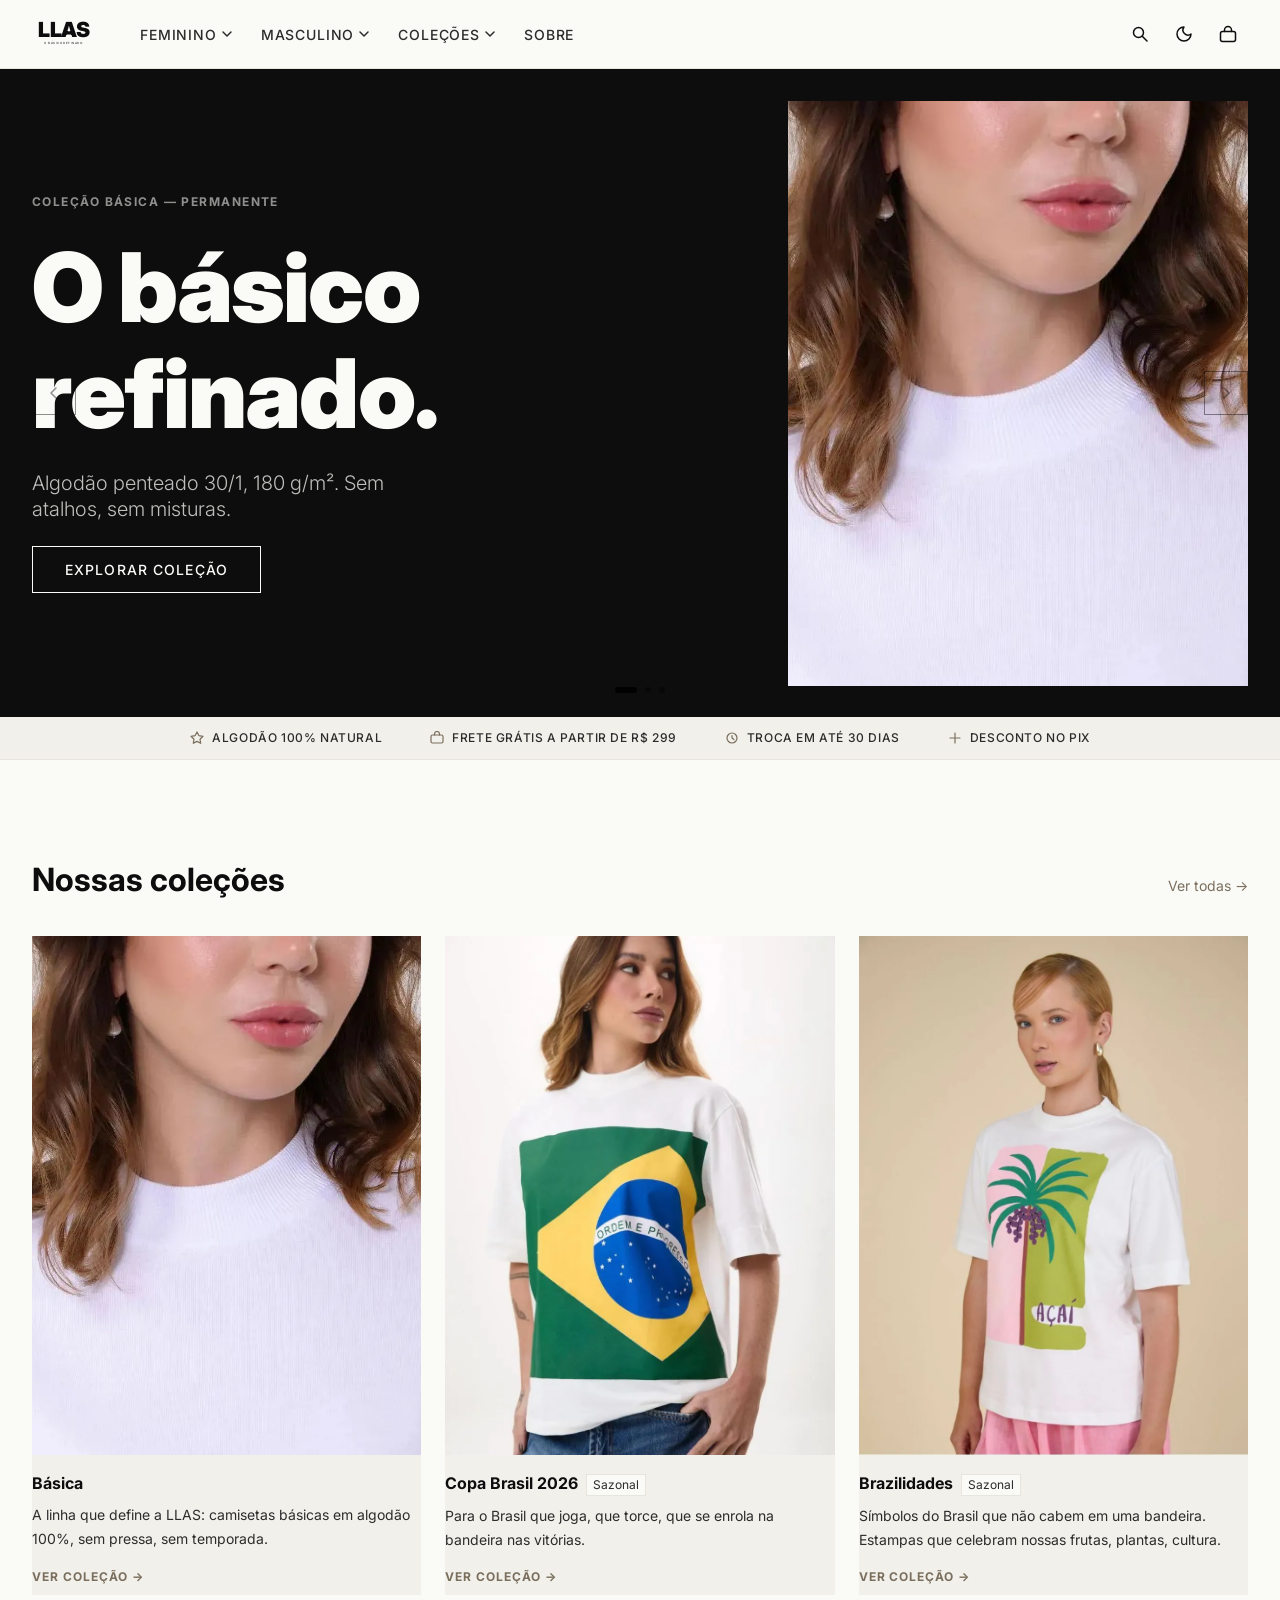
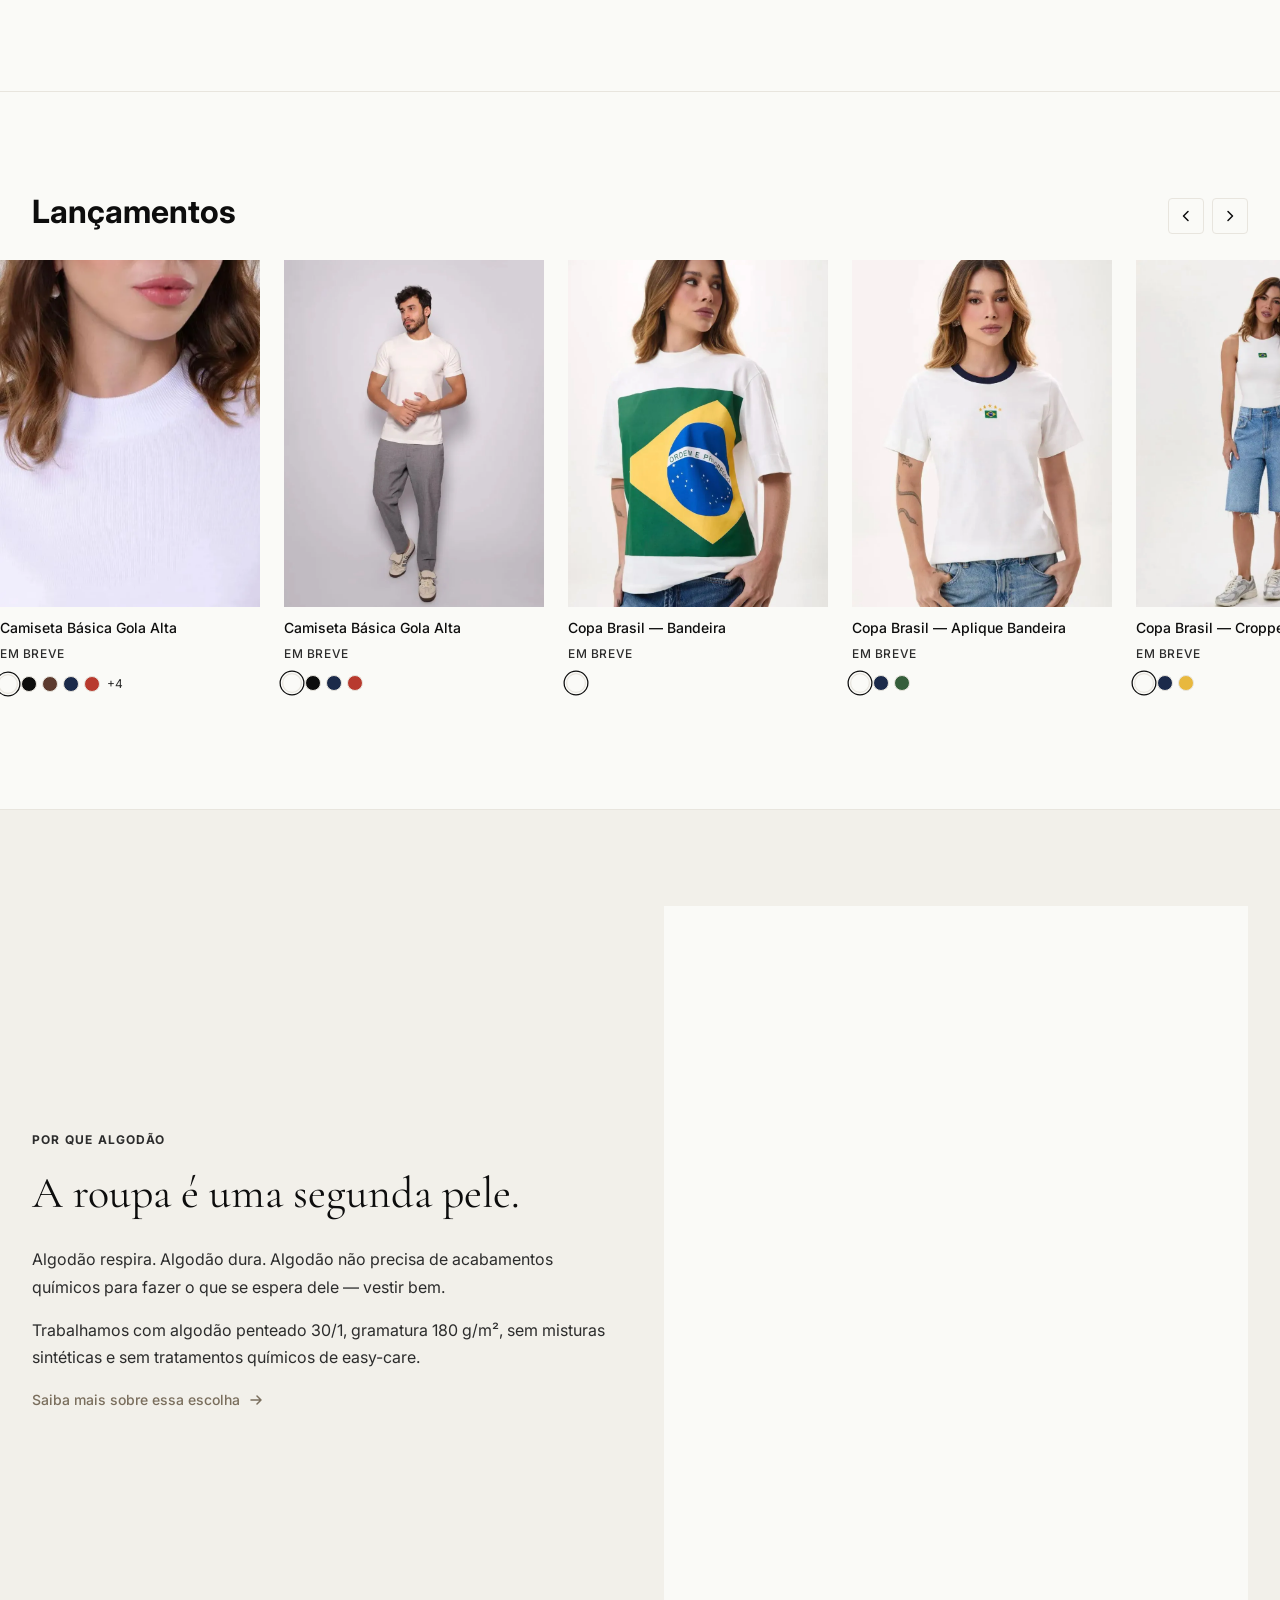
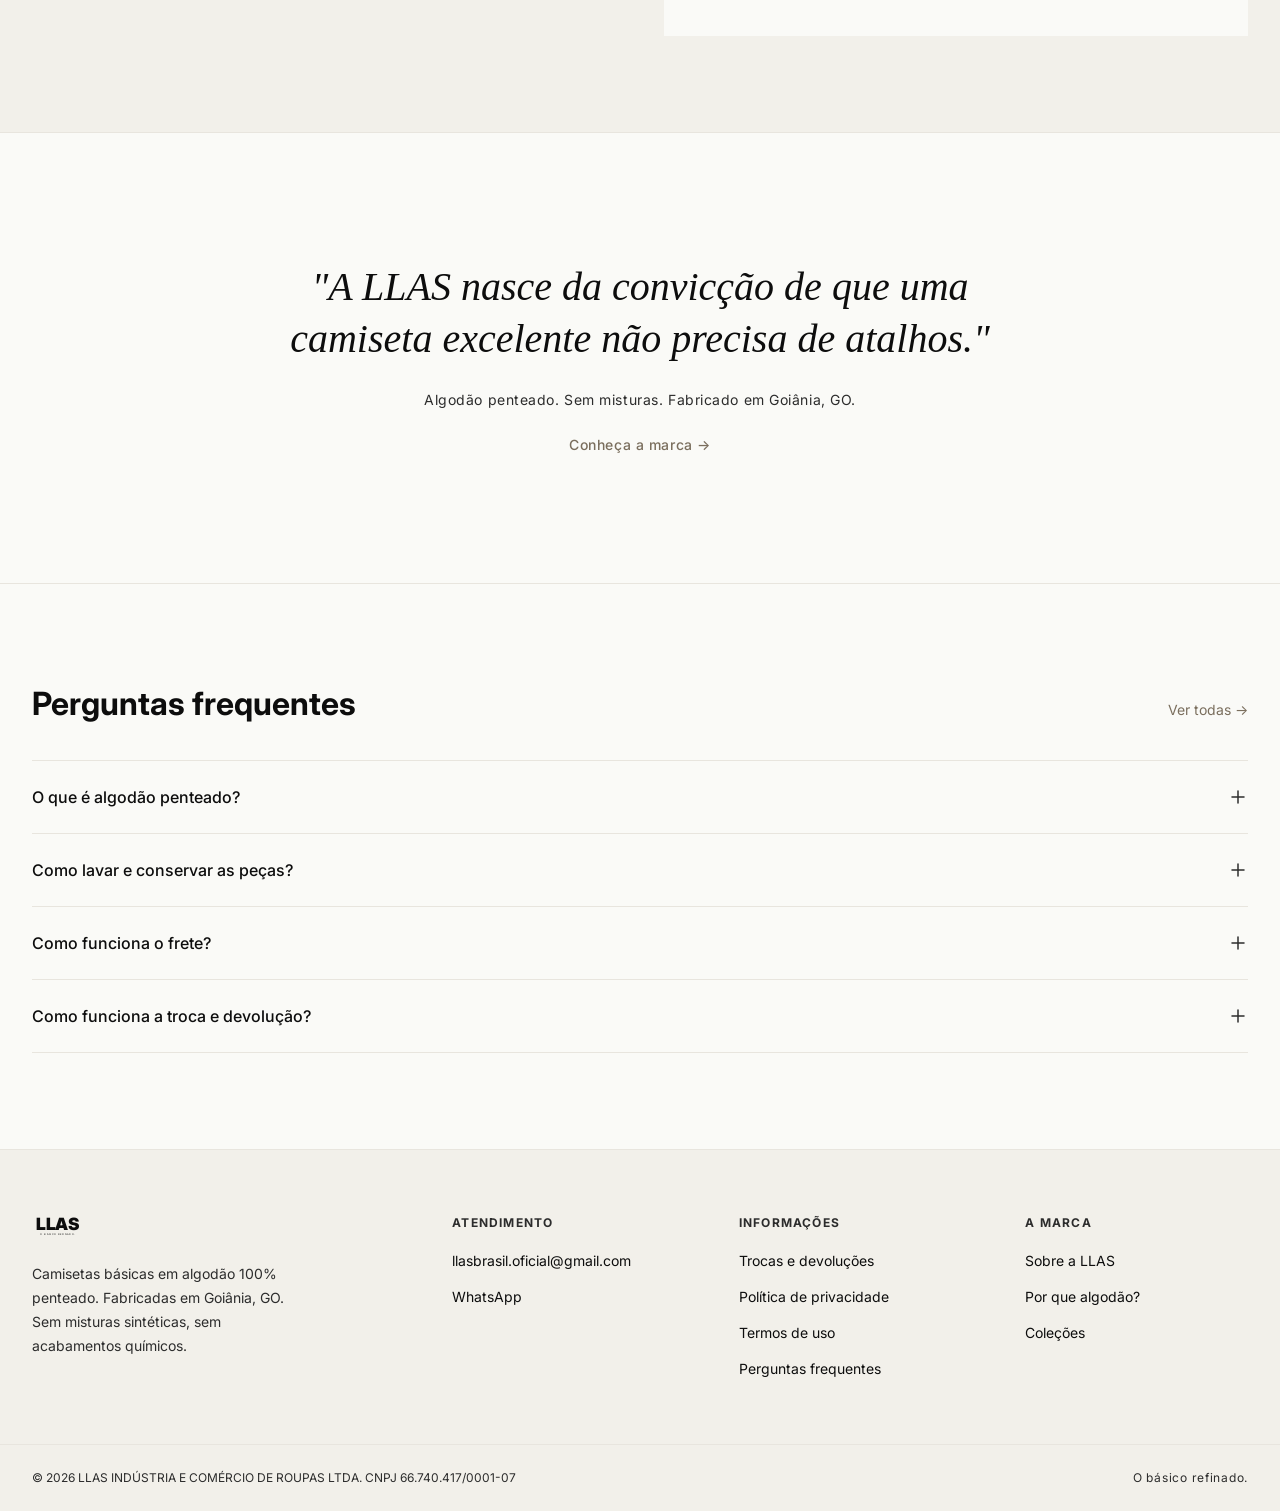
==== commit 1d17e4f8: "feat: etapa 4 — home completa com hero, coleções e carrossel css/components/hero-slider.css: 3 slide" ====
--- a/index.html
+++ b/index.html
@@ -25,14 +25,18 @@
   <link rel="stylesheet" href="/css/style.css">
   <link rel="stylesheet" href="/css/components/header.css">
   <link rel="stylesheet" href="/css/components/mega-menu.css">
+  <link rel="stylesheet" href="/css/components/hero-slider.css">
+  <link rel="stylesheet" href="/css/components/product-card.css">
+  <link rel="stylesheet" href="/css/components/carousel.css">
   <link rel="stylesheet" href="/css/components/footer.css">
-
-  <!-- Tema: aplicado antes da renderização para evitar flash -->
+  <link rel="stylesheet" href="/css/pages/home.css">
+
+  <!-- Tema antes da renderização (evita flash) -->
   <script>
     (function () {
-      var salvo = localStorage.getItem('llas-theme');
-      var prefere = window.matchMedia('(prefers-color-scheme: dark)').matches ? 'dark' : 'light';
-      document.documentElement.setAttribute('data-theme', salvo || prefere);
+      var s = localStorage.getItem('llas-theme');
+      var p = window.matchMedia('(prefers-color-scheme: dark)').matches ? 'dark' : 'light';
+      document.documentElement.setAttribute('data-theme', s || p);
     })();
   </script>
 </head>
@@ -45,15 +49,8 @@
   <header class="site-header" id="site-header">
     <div class="site-header__inner">
 
-      <!-- Hamburger (mobile) -->
-      <button
-        class="site-header__hamburger"
-        id="nav-toggle"
-        aria-label="Abrir menu"
-        aria-expanded="false"
-        aria-controls="mobile-drawer"
-        type="button"
-      >
+      <button class="site-header__hamburger" id="nav-toggle"
+        aria-label="Abrir menu" aria-expanded="false" aria-controls="mobile-drawer" type="button">
         <svg width="20" height="20" viewBox="0 0 20 20" fill="none" aria-hidden="true">
           <line x1="2" y1="5"  x2="18" y2="5"  stroke="currentColor" stroke-width="1.5" stroke-linecap="round"/>
           <line x1="2" y1="10" x2="18" y2="10" stroke="currentColor" stroke-width="1.5" stroke-linecap="round"/>
@@ -61,94 +58,55 @@
         </svg>
       </button>
 
-      <!-- Logo -->
       <a href="/" class="site-header__logo" aria-label="LLAS — Início">
         <svg xmlns="http://www.w3.org/2000/svg" viewBox="0 0 400 200" role="img" aria-label="LLAS">
           <title>LLAS</title>
-          <text x="200" y="120"
-                font-family="'Inter', 'Helvetica Neue', Arial, sans-serif"
-                font-weight="900"
-                font-size="130"
-                letter-spacing="-2"
-                text-anchor="middle"
-                fill="currentColor">LLAS</text>
-          <text x="200" y="160"
-                font-family="'Inter', 'Helvetica Neue', Arial, sans-serif"
-                font-weight="400"
-                font-size="18"
-                letter-spacing="3"
-                text-anchor="middle"
-                fill="currentColor">O BÁSICO REFINADO.</text>
+          <text x="200" y="120" font-family="'Inter','Helvetica Neue',Arial,sans-serif" font-weight="900" font-size="130" letter-spacing="-2" text-anchor="middle" fill="currentColor">LLAS</text>
+          <text x="200" y="160" font-family="'Inter','Helvetica Neue',Arial,sans-serif" font-weight="400" font-size="18" letter-spacing="3" text-anchor="middle" fill="currentColor">O BÁSICO REFINADO.</text>
         </svg>
       </a>
 
-      <!-- Nav (desktop) -->
       <nav class="site-header__nav" aria-label="Navegação principal">
         <button class="nav-item" data-menu="feminino" aria-expanded="false" aria-haspopup="true" type="button">
           Feminino
-          <svg class="nav-item__chevron" width="12" height="12" viewBox="0 0 12 12" fill="none" aria-hidden="true">
-            <path d="M2 4l4 4 4-4" stroke="currentColor" stroke-width="1.5" stroke-linecap="round" stroke-linejoin="round"/>
-          </svg>
+          <svg class="nav-item__chevron" width="12" height="12" viewBox="0 0 12 12" fill="none" aria-hidden="true"><path d="M2 4l4 4 4-4" stroke="currentColor" stroke-width="1.5" stroke-linecap="round" stroke-linejoin="round"/></svg>
         </button>
         <button class="nav-item" data-menu="masculino" aria-expanded="false" aria-haspopup="true" type="button">
           Masculino
-          <svg class="nav-item__chevron" width="12" height="12" viewBox="0 0 12 12" fill="none" aria-hidden="true">
-            <path d="M2 4l4 4 4-4" stroke="currentColor" stroke-width="1.5" stroke-linecap="round" stroke-linejoin="round"/>
-          </svg>
+          <svg class="nav-item__chevron" width="12" height="12" viewBox="0 0 12 12" fill="none" aria-hidden="true"><path d="M2 4l4 4 4-4" stroke="currentColor" stroke-width="1.5" stroke-linecap="round" stroke-linejoin="round"/></svg>
         </button>
         <button class="nav-item" data-menu="colecoes" aria-expanded="false" aria-haspopup="true" type="button">
           Coleções
-          <svg class="nav-item__chevron" width="12" height="12" viewBox="0 0 12 12" fill="none" aria-hidden="true">
-            <path d="M2 4l4 4 4-4" stroke="currentColor" stroke-width="1.5" stroke-linecap="round" stroke-linejoin="round"/>
-          </svg>
+          <svg class="nav-item__chevron" width="12" height="12" viewBox="0 0 12 12" fill="none" aria-hidden="true"><path d="M2 4l4 4 4-4" stroke="currentColor" stroke-width="1.5" stroke-linecap="round" stroke-linejoin="round"/></svg>
         </button>
         <a href="/sobre" class="nav-item">Sobre</a>
       </nav>
 
-      <!-- Actions: busca + tema + carrinho -->
       <div class="site-header__actions">
         <button class="header-action header-action--search" aria-label="Buscar" type="button">
-          <svg width="20" height="20" viewBox="0 0 20 20" fill="none" aria-hidden="true">
-            <circle cx="8.5" cy="8.5" r="5" stroke="currentColor" stroke-width="1.5"/>
-            <line x1="12.5" y1="12.5" x2="17" y2="17" stroke="currentColor" stroke-width="1.5" stroke-linecap="round"/>
-          </svg>
-        </button>
-
-        <button
-          class="header-action"
-          data-theme-toggle
-          aria-label="Ativar modo escuro"
-          aria-pressed="false"
-          type="button"
-        >
-          <!-- Lua: aparece no modo claro (para ir para escuro) -->
-          <svg class="icon-moon" width="20" height="20" viewBox="0 0 20 20" fill="none" aria-hidden="true">
-            <path d="M10 3a7 7 0 1 0 7 7A5 5 0 0 1 10 3z" stroke="currentColor" stroke-width="1.5" stroke-linecap="round" stroke-linejoin="round"/>
-          </svg>
-          <!-- Sol: aparece no modo escuro (para ir para claro) -->
+          <svg width="20" height="20" viewBox="0 0 20 20" fill="none" aria-hidden="true"><circle cx="8.5" cy="8.5" r="5" stroke="currentColor" stroke-width="1.5"/><line x1="12.5" y1="12.5" x2="17" y2="17" stroke="currentColor" stroke-width="1.5" stroke-linecap="round"/></svg>
+        </button>
+        <button class="header-action" data-theme-toggle aria-label="Ativar modo escuro" aria-pressed="false" type="button">
+          <svg class="icon-moon" width="20" height="20" viewBox="0 0 20 20" fill="none" aria-hidden="true"><path d="M10 3a7 7 0 1 0 7 7A5 5 0 0 1 10 3z" stroke="currentColor" stroke-width="1.5" stroke-linecap="round" stroke-linejoin="round"/></svg>
           <svg class="icon-sun" width="20" height="20" viewBox="0 0 20 20" fill="none" aria-hidden="true">
             <circle cx="10" cy="10" r="3.5" stroke="currentColor" stroke-width="1.5"/>
             <line x1="10" y1="2"    x2="10" y2="4.5"  stroke="currentColor" stroke-width="1.5" stroke-linecap="round"/>
             <line x1="10" y1="15.5" x2="10" y2="18"   stroke="currentColor" stroke-width="1.5" stroke-linecap="round"/>
-            <line x1="2"   y1="10"  x2="4.5" y2="10"  stroke="currentColor" stroke-width="1.5" stroke-linecap="round"/>
-            <line x1="15.5" y1="10" x2="18"  y2="10"  stroke="currentColor" stroke-width="1.5" stroke-linecap="round"/>
+            <line x1="2"   y1="10"  x2="4.5"  y2="10" stroke="currentColor" stroke-width="1.5" stroke-linecap="round"/>
+            <line x1="15.5" y1="10" x2="18"   y2="10" stroke="currentColor" stroke-width="1.5" stroke-linecap="round"/>
             <line x1="4.1"  y1="4.1"  x2="5.9"  y2="5.9"  stroke="currentColor" stroke-width="1.5" stroke-linecap="round"/>
             <line x1="14.1" y1="14.1" x2="15.9" y2="15.9" stroke="currentColor" stroke-width="1.5" stroke-linecap="round"/>
             <line x1="4.1"  y1="15.9" x2="5.9"  y2="14.1" stroke="currentColor" stroke-width="1.5" stroke-linecap="round"/>
             <line x1="14.1" y1="5.9"  x2="15.9" y2="4.1"  stroke="currentColor" stroke-width="1.5" stroke-linecap="round"/>
           </svg>
         </button>
-
         <button class="header-action" aria-label="Carrinho (0 itens)" type="button">
-          <svg width="20" height="20" viewBox="0 0 20 20" fill="none" aria-hidden="true">
-            <path d="M6.5 7.5V6a3.5 3.5 0 0 1 7 0v1.5" stroke="currentColor" stroke-width="1.5" stroke-linecap="round"/>
-            <rect x="2.5" y="7.5" width="15" height="10" rx="2" stroke="currentColor" stroke-width="1.5"/>
-          </svg>
+          <svg width="20" height="20" viewBox="0 0 20 20" fill="none" aria-hidden="true"><path d="M6.5 7.5V6a3.5 3.5 0 0 1 7 0v1.5" stroke="currentColor" stroke-width="1.5" stroke-linecap="round"/><rect x="2.5" y="7.5" width="15" height="10" rx="2" stroke="currentColor" stroke-width="1.5"/></svg>
           <span class="cart-badge" id="cart-badge" data-count="0" aria-hidden="true"></span>
         </button>
       </div>
 
-    </div><!-- /.site-header__inner -->
+    </div>
 
     <!-- Mega-menu: Feminino -->
     <div class="mega-menu" id="mega-menu-feminino" role="region" aria-label="Menu Feminino">
@@ -157,12 +115,7 @@
           <h2 class="mega-menu__heading">Coleções</h2>
           <ul class="mega-menu__list">
             <li><a href="/feminino/basica" class="mega-menu__link">Básica</a></li>
-            <li>
-              <a href="/feminino/copa-brasil" class="mega-menu__link">
-                Copa Brasil 2026
-                <span class="mega-menu__badge">Sazonal</span>
-              </a>
-            </li>
+            <li><a href="/feminino/copa-brasil" class="mega-menu__link">Copa Brasil 2026 <span class="mega-menu__badge">Sazonal</span></a></li>
             <li><a href="/feminino/brazilidades" class="mega-menu__link">Brazilidades</a></li>
           </ul>
         </div>
@@ -192,12 +145,7 @@
           <h2 class="mega-menu__heading">Coleções</h2>
           <ul class="mega-menu__list">
             <li><a href="/masculino/basica" class="mega-menu__link">Básica</a></li>
-            <li>
-              <a href="/masculino/copa-brasil" class="mega-menu__link">
-                Copa Brasil 2026
-                <span class="mega-menu__badge">Sazonal</span>
-              </a>
-            </li>
+            <li><a href="/masculino/copa-brasil" class="mega-menu__link">Copa Brasil 2026 <span class="mega-menu__badge">Sazonal</span></a></li>
             <li><a href="/masculino/brazilidades" class="mega-menu__link">Brazilidades</a></li>
           </ul>
         </div>
@@ -226,12 +174,7 @@
           <h2 class="mega-menu__heading">Todas as coleções</h2>
           <ul class="mega-menu__list">
             <li><a href="/colecoes/basica" class="mega-menu__link">Básica — permanente</a></li>
-            <li>
-              <a href="/colecoes/copa-brasil" class="mega-menu__link">
-                Copa Brasil 2026
-                <span class="mega-menu__badge">Sazonal</span>
-              </a>
-            </li>
+            <li><a href="/colecoes/copa-brasil" class="mega-menu__link">Copa Brasil 2026 <span class="mega-menu__badge">Sazonal</span></a></li>
             <li><a href="/colecoes/brazilidades" class="mega-menu__link">Brazilidades</a></li>
           </ul>
         </div>
@@ -252,79 +195,38 @@
       </div>
     </div>
 
-  </header><!-- /.site-header -->
+  </header>
 
 
   <!-- ═══════════════════════════════════════════════════════
        DRAWER MOBILE
        ═══════════════════════════════════════════════════════ -->
-  <div
-    class="mobile-drawer"
-    id="mobile-drawer"
-    aria-hidden="true"
-    aria-label="Menu de navegação"
-  >
-    <!-- Backdrop -->
+  <div class="mobile-drawer" id="mobile-drawer" aria-hidden="true" aria-label="Menu de navegação">
     <div class="mobile-drawer__backdrop" aria-hidden="true"></div>
-
-    <!-- Painel -->
     <div class="mobile-drawer__panel" role="dialog" aria-modal="true" aria-label="Menu">
-
-      <!-- Topo do drawer -->
       <div class="mobile-drawer__header">
         <a href="/" class="mobile-drawer__logo" aria-label="LLAS — Início">
           <svg xmlns="http://www.w3.org/2000/svg" viewBox="0 0 400 200" aria-hidden="true">
-            <text x="200" y="120"
-                  font-family="'Inter', 'Helvetica Neue', Arial, sans-serif"
-                  font-weight="900"
-                  font-size="130"
-                  letter-spacing="-2"
-                  text-anchor="middle"
-                  fill="currentColor">LLAS</text>
-            <text x="200" y="160"
-                  font-family="'Inter', 'Helvetica Neue', Arial, sans-serif"
-                  font-weight="400"
-                  font-size="18"
-                  letter-spacing="3"
-                  text-anchor="middle"
-                  fill="currentColor">O BÁSICO REFINADO.</text>
+            <text x="200" y="120" font-family="'Inter','Helvetica Neue',Arial,sans-serif" font-weight="900" font-size="130" letter-spacing="-2" text-anchor="middle" fill="currentColor">LLAS</text>
+            <text x="200" y="160" font-family="'Inter','Helvetica Neue',Arial,sans-serif" font-weight="400" font-size="18" letter-spacing="3" text-anchor="middle" fill="currentColor">O BÁSICO REFINADO.</text>
           </svg>
         </a>
-        <button
-          class="mobile-drawer__close"
-          id="drawer-fechar"
-          aria-label="Fechar menu"
-          type="button"
-        >
-          <svg width="20" height="20" viewBox="0 0 20 20" fill="none" aria-hidden="true">
-            <line x1="4" y1="4"   x2="16" y2="16" stroke="currentColor" stroke-width="1.5" stroke-linecap="round"/>
-            <line x1="16" y1="4"  x2="4"  y2="16" stroke="currentColor" stroke-width="1.5" stroke-linecap="round"/>
-          </svg>
-        </button>
-      </div>
-
-      <!-- Nav accordion -->
+        <button class="mobile-drawer__close" id="drawer-fechar" aria-label="Fechar menu" type="button">
+          <svg width="20" height="20" viewBox="0 0 20 20" fill="none" aria-hidden="true"><line x1="4" y1="4" x2="16" y2="16" stroke="currentColor" stroke-width="1.5" stroke-linecap="round"/><line x1="16" y1="4" x2="4" y2="16" stroke="currentColor" stroke-width="1.5" stroke-linecap="round"/></svg>
+        </button>
+      </div>
       <nav class="mobile-drawer__nav" aria-label="Navegação principal">
-
-        <!-- Feminino -->
         <div class="mobile-drawer__item">
-          <button
-            class="mobile-drawer__trigger"
-            aria-expanded="false"
-            aria-controls="drawer-feminino"
-            type="button"
-          >
+          <button class="mobile-drawer__trigger" aria-expanded="false" aria-controls="drawer-feminino" type="button">
             Feminino
-            <svg class="mobile-drawer__trigger-chevron" width="14" height="14" viewBox="0 0 14 14" fill="none" aria-hidden="true">
-              <path d="M2.5 5l4.5 4.5L11.5 5" stroke="currentColor" stroke-width="1.5" stroke-linecap="round" stroke-linejoin="round"/>
-            </svg>
+            <svg class="mobile-drawer__trigger-chevron" width="14" height="14" viewBox="0 0 14 14" fill="none" aria-hidden="true"><path d="M2.5 5l4.5 4.5L11.5 5" stroke="currentColor" stroke-width="1.5" stroke-linecap="round" stroke-linejoin="round"/></svg>
           </button>
           <div class="mobile-drawer__sub" id="drawer-feminino" hidden>
             <div class="mobile-drawer__sub-group">
               <span class="mobile-drawer__sub-label">Coleções</span>
-              <a href="/feminino/basica"        class="mobile-drawer__sub-link">Básica</a>
-              <a href="/feminino/copa-brasil"   class="mobile-drawer__sub-link">Copa Brasil 2026</a>
-              <a href="/feminino/brazilidades"  class="mobile-drawer__sub-link">Brazilidades</a>
+              <a href="/feminino/basica"       class="mobile-drawer__sub-link">Básica</a>
+              <a href="/feminino/copa-brasil"  class="mobile-drawer__sub-link">Copa Brasil 2026</a>
+              <a href="/feminino/brazilidades" class="mobile-drawer__sub-link">Brazilidades</a>
             </div>
             <div class="mobile-drawer__sub-group">
               <span class="mobile-drawer__sub-label">Modelagens</span>
@@ -334,19 +236,10 @@
             </div>
           </div>
         </div>
-
-        <!-- Masculino -->
         <div class="mobile-drawer__item">
-          <button
-            class="mobile-drawer__trigger"
-            aria-expanded="false"
-            aria-controls="drawer-masculino"
-            type="button"
-          >
+          <button class="mobile-drawer__trigger" aria-expanded="false" aria-controls="drawer-masculino" type="button">
             Masculino
-            <svg class="mobile-drawer__trigger-chevron" width="14" height="14" viewBox="0 0 14 14" fill="none" aria-hidden="true">
-              <path d="M2.5 5l4.5 4.5L11.5 5" stroke="currentColor" stroke-width="1.5" stroke-linecap="round" stroke-linejoin="round"/>
-            </svg>
+            <svg class="mobile-drawer__trigger-chevron" width="14" height="14" viewBox="0 0 14 14" fill="none" aria-hidden="true"><path d="M2.5 5l4.5 4.5L11.5 5" stroke="currentColor" stroke-width="1.5" stroke-linecap="round" stroke-linejoin="round"/></svg>
           </button>
           <div class="mobile-drawer__sub" id="drawer-masculino" hidden>
             <div class="mobile-drawer__sub-group">
@@ -362,19 +255,10 @@
             </div>
           </div>
         </div>
-
-        <!-- Coleções -->
         <div class="mobile-drawer__item">
-          <button
-            class="mobile-drawer__trigger"
-            aria-expanded="false"
-            aria-controls="drawer-colecoes"
-            type="button"
-          >
+          <button class="mobile-drawer__trigger" aria-expanded="false" aria-controls="drawer-colecoes" type="button">
             Coleções
-            <svg class="mobile-drawer__trigger-chevron" width="14" height="14" viewBox="0 0 14 14" fill="none" aria-hidden="true">
-              <path d="M2.5 5l4.5 4.5L11.5 5" stroke="currentColor" stroke-width="1.5" stroke-linecap="round" stroke-linejoin="round"/>
-            </svg>
+            <svg class="mobile-drawer__trigger-chevron" width="14" height="14" viewBox="0 0 14 14" fill="none" aria-hidden="true"><path d="M2.5 5l4.5 4.5L11.5 5" stroke="currentColor" stroke-width="1.5" stroke-linecap="round" stroke-linejoin="round"/></svg>
           </button>
           <div class="mobile-drawer__sub" id="drawer-colecoes" hidden>
             <div class="mobile-drawer__sub-group">
@@ -384,54 +268,244 @@
             </div>
           </div>
         </div>
-
-        <!-- Links diretos -->
-        <div class="mobile-drawer__item">
-          <a href="/sobre"   class="mobile-drawer__direct-link">Sobre</a>
-        </div>
-        <div class="mobile-drawer__item">
-          <a href="/algodao" class="mobile-drawer__direct-link">Por que algodão?</a>
-        </div>
-
+        <div class="mobile-drawer__item"><a href="/sobre"   class="mobile-drawer__direct-link">Sobre</a></div>
+        <div class="mobile-drawer__item"><a href="/algodao" class="mobile-drawer__direct-link">Por que algodão?</a></div>
       </nav>
-    </div><!-- /.mobile-drawer__panel -->
-  </div><!-- /.mobile-drawer -->
+    </div>
+  </div>
 
 
   <!-- ═══════════════════════════════════════════════════════
-       MAIN — conteúdo temporário de bootstrap
+       MAIN
        ═══════════════════════════════════════════════════════ -->
   <main>
-    <div style="
-      display: flex;
-      flex-direction: column;
-      align-items: center;
-      gap: 2rem;
-      padding: 4rem 1rem;
-      text-align: center;
-    ">
-      <p style="font-size: 0.875rem; color: var(--cor-texto-soft); letter-spacing: 0.04em;">
-        Etapa 2 — <strong style="color: var(--cor-texto); font-weight: 500;">Header + mega-menu + footer</strong>
-      </p>
-
-      <!-- Swatches dos tokens -->
-      <div style="
-        display: grid;
-        grid-template-columns: repeat(auto-fill, minmax(100px, 1fr));
-        gap: 0.75rem;
-        width: 100%;
-        max-width: 600px;
-      ">
-        <div><div style="height:36px;border-radius:4px;border:1px solid var(--cor-borda);background:var(--cor-bg);"></div><p style="font-size:0.75rem;color:var(--cor-texto-soft);margin-top:0.25rem;font-family:monospace;">--cor-bg</p></div>
-        <div><div style="height:36px;border-radius:4px;border:1px solid var(--cor-borda);background:var(--cor-bg-alt);"></div><p style="font-size:0.75rem;color:var(--cor-texto-soft);margin-top:0.25rem;font-family:monospace;">--cor-bg-alt</p></div>
-        <div><div style="height:36px;border-radius:4px;border:1px solid var(--cor-borda);background:var(--cor-texto);"></div><p style="font-size:0.75rem;color:var(--cor-texto-soft);margin-top:0.25rem;font-family:monospace;">--cor-texto</p></div>
-        <div><div style="height:36px;border-radius:4px;border:1px solid var(--cor-borda);background:var(--cor-texto-soft);"></div><p style="font-size:0.75rem;color:var(--cor-texto-soft);margin-top:0.25rem;font-family:monospace;">--cor-texto-soft</p></div>
-        <div><div style="height:36px;border-radius:4px;border:1px solid var(--cor-borda);background:var(--cor-acento);"></div><p style="font-size:0.75rem;color:var(--cor-texto-soft);margin-top:0.25rem;font-family:monospace;">--cor-acento</p></div>
-        <div><div style="height:36px;border-radius:4px;border:1px solid var(--cor-borda);background:var(--cor-borda);"></div><p style="font-size:0.75rem;color:var(--cor-texto-soft);margin-top:0.25rem;font-family:monospace;">--cor-borda</p></div>
-        <div><div style="height:36px;border-radius:4px;border:1px solid var(--cor-borda);background:var(--cor-erro);"></div><p style="font-size:0.75rem;color:var(--cor-texto-soft);margin-top:0.25rem;font-family:monospace;">--cor-erro</p></div>
-        <div><div style="height:36px;border-radius:4px;border:1px solid var(--cor-borda);background:var(--cor-sucesso);"></div><p style="font-size:0.75rem;color:var(--cor-texto-soft);margin-top:0.25rem;font-family:monospace;">--cor-sucesso</p></div>
-      </div>
-    </div>
+
+    <!-- 1. Hero slider ──────────────────────────────────── -->
+    <section class="hero-slider" id="hero-slider" aria-label="Destaques da LLAS" aria-roledescription="carrossel">
+
+      <div class="hero-slider__track">
+
+        <!-- Slide 1: Básica -->
+        <div class="hero-slide hero-slide--escuro is-active" aria-roledescription="slide" aria-label="Slide 1 de 3">
+          <div class="hero-slide__inner">
+            <div class="hero-slide__content">
+              <p class="hero-slide__eyebrow">Coleção Básica — Permanente</p>
+              <h1 class="hero-slide__titulo">O básico refinado.</h1>
+              <p class="hero-slide__subtitulo">Algodão penteado 30/1, 180 g/m². Sem atalhos, sem misturas.</p>
+              <a href="/feminino/basica" class="hero-slide__cta">Explorar coleção</a>
+            </div>
+            <div class="hero-slide__media">
+              <img
+                src="/assets/img/produtos/feminino/basica/gola-alta/algodao-1.webp"
+                alt="Camiseta Básica Gola Alta — Algodão"
+                class="hero-slide__img"
+                loading="eager"
+              >
+            </div>
+          </div>
+        </div>
+
+        <!-- Slide 2: Copa Brasil -->
+        <div class="hero-slide hero-slide--quente" aria-roledescription="slide" aria-label="Slide 2 de 3">
+          <div class="hero-slide__inner">
+            <div class="hero-slide__content">
+              <p class="hero-slide__eyebrow">Copa Brasil 2026</p>
+              <h1 class="hero-slide__titulo">Para o Brasil que torce bem-vestido.</h1>
+              <p class="hero-slide__subtitulo">Estampas da bandeira em algodão 100% penteado.</p>
+              <a href="/feminino/copa-brasil" class="hero-slide__cta hero-slide--claro">Ver coleção</a>
+            </div>
+            <div class="hero-slide__media">
+              <img
+                src="/assets/img/produtos/feminino/copa-brasil/bandeira/algodao-1.webp"
+                alt="Copa Brasil — Bandeira"
+                class="hero-slide__img"
+                loading="lazy"
+              >
+            </div>
+          </div>
+        </div>
+
+        <!-- Slide 3: Brazilidades -->
+        <div class="hero-slide hero-slide--tinta" aria-roledescription="slide" aria-label="Slide 3 de 3">
+          <div class="hero-slide__inner">
+            <div class="hero-slide__content">
+              <p class="hero-slide__eyebrow">Brazilidades</p>
+              <h1 class="hero-slide__titulo">Brasil em algodão natural.</h1>
+              <p class="hero-slide__subtitulo">Frutas, plantas e símbolos do Brasil — em estampa botanical.</p>
+              <a href="/feminino/brazilidades" class="hero-slide__cta">Descobrir</a>
+            </div>
+            <div class="hero-slide__media">
+              <img
+                src="/assets/img/produtos/feminino/brazilidades/acai/algodao-1.webp"
+                alt="Brazilidades — Açaí"
+                class="hero-slide__img"
+                loading="lazy"
+              >
+            </div>
+          </div>
+        </div>
+
+      </div><!-- /.hero-slider__track -->
+
+      <!-- Dots -->
+      <div class="hero-slider__dots" role="tablist" aria-label="Slides">
+        <button class="hero-slider__dot is-active" data-dot="0" role="tab" aria-selected="true"  aria-label="Slide 1"></button>
+        <button class="hero-slider__dot"           data-dot="1" role="tab" aria-selected="false" aria-label="Slide 2"></button>
+        <button class="hero-slider__dot"           data-dot="2" role="tab" aria-selected="false" aria-label="Slide 3"></button>
+      </div>
+
+      <!-- Arrows -->
+      <button class="hero-slider__arrow hero-slider__arrow--prev" aria-label="Slide anterior" type="button">
+        <svg width="16" height="16" viewBox="0 0 16 16" fill="none" aria-hidden="true"><path d="M10 3L5 8l5 5" stroke="currentColor" stroke-width="1.5" stroke-linecap="round" stroke-linejoin="round"/></svg>
+      </button>
+      <button class="hero-slider__arrow hero-slider__arrow--next" aria-label="Próximo slide" type="button">
+        <svg width="16" height="16" viewBox="0 0 16 16" fill="none" aria-hidden="true"><path d="M6 3l5 5-5 5" stroke="currentColor" stroke-width="1.5" stroke-linecap="round" stroke-linejoin="round"/></svg>
+      </button>
+
+    </section><!-- /.hero-slider -->
+
+
+    <!-- 2. Barra de benefícios ──────────────────────────── -->
+    <div class="benefits-bar" role="list" aria-label="Benefícios">
+      <div class="benefits-bar__item" role="listitem">
+        <svg class="benefits-bar__icone" width="14" height="14" viewBox="0 0 14 14" fill="none" aria-hidden="true"><path d="M7 1l1.8 3.6L13 5.3l-3 2.9.7 4.1L7 10.4l-3.7 1.9.7-4.1L1 5.3l4.2-.7L7 1z" stroke="currentColor" stroke-width="1.2" stroke-linejoin="round"/></svg>
+        Algodão 100% natural
+      </div>
+      <div class="benefits-bar__item" role="listitem">
+        <svg class="benefits-bar__icone" width="14" height="14" viewBox="0 0 14 14" fill="none" aria-hidden="true"><rect x="1" y="4" width="12" height="8" rx="1.5" stroke="currentColor" stroke-width="1.2"/><path d="M4.5 4V3a2.5 2.5 0 0 1 5 0v1" stroke="currentColor" stroke-width="1.2" stroke-linecap="round"/></svg>
+        Frete grátis a partir de R$ 299
+      </div>
+      <div class="benefits-bar__item" role="listitem">
+        <svg class="benefits-bar__icone" width="14" height="14" viewBox="0 0 14 14" fill="none" aria-hidden="true"><path d="M2 7a5 5 0 1 0 10 0A5 5 0 0 0 2 7z" stroke="currentColor" stroke-width="1.2"/><path d="M7 4.5V7l2 1.5" stroke="currentColor" stroke-width="1.2" stroke-linecap="round" stroke-linejoin="round"/></svg>
+        Troca em até 30 dias
+      </div>
+      <div class="benefits-bar__item" role="listitem">
+        <svg class="benefits-bar__icone" width="14" height="14" viewBox="0 0 14 14" fill="none" aria-hidden="true"><path d="M2 7h10M7 2v10" stroke="currentColor" stroke-width="1.2" stroke-linecap="round"/></svg>
+        Desconto no PIX
+      </div>
+    </div>
+
+
+    <!-- 3. Grid de coleções ─────────────────────────────── -->
+    <section class="colecoes-grid" aria-labelledby="colecoes-titulo">
+      <div class="colecoes-grid__cabecalho">
+        <h2 class="colecoes-grid__titulo" id="colecoes-titulo">Nossas coleções</h2>
+        <a href="/colecoes" class="colecoes-grid__ver-todas">Ver todas →</a>
+      </div>
+      <div class="colecoes-grid__cards" id="colecoes-cards" aria-live="polite">
+        <!-- Populado por home.js -->
+      </div>
+    </section>
+
+
+    <!-- 4. Carrossel de produtos ────────────────────────── -->
+    <section class="produtos-carrossel carrossel" aria-labelledby="produtos-titulo">
+      <div class="carrossel__cabecalho">
+        <h2 class="carrossel__titulo" id="produtos-titulo">Lançamentos</h2>
+        <div class="carrossel__nav" aria-label="Navegação do carrossel">
+          <button class="carrossel-btn" id="produtos-prev" aria-label="Ver produtos anteriores" type="button">
+            <svg width="14" height="14" viewBox="0 0 14 14" fill="none" aria-hidden="true"><path d="M9 2.5L4.5 7 9 11.5" stroke="currentColor" stroke-width="1.5" stroke-linecap="round" stroke-linejoin="round"/></svg>
+          </button>
+          <button class="carrossel-btn" id="produtos-next" aria-label="Ver mais produtos" type="button">
+            <svg width="14" height="14" viewBox="0 0 14 14" fill="none" aria-hidden="true"><path d="M5 2.5L9.5 7 5 11.5" stroke="currentColor" stroke-width="1.5" stroke-linecap="round" stroke-linejoin="round"/></svg>
+          </button>
+        </div>
+      </div>
+      <div class="carrossel__track" id="produtos-track" aria-live="polite">
+        <!-- Populado por home.js -->
+      </div>
+    </section>
+
+
+    <!-- 5. Por que algodão ──────────────────────────────── -->
+    <section class="algodao-callout" aria-labelledby="algodao-titulo">
+      <div class="algodao-callout__inner">
+        <div>
+          <p class="algodao-callout__eyebrow">Por que algodão</p>
+          <h2 class="algodao-callout__titulo" id="algodao-titulo">A roupa é uma segunda pele.</h2>
+          <p class="algodao-callout__texto">
+            Algodão respira. Algodão dura. Algodão não precisa de acabamentos
+            químicos para fazer o que se espera dele — vestir bem.
+          </p>
+          <p class="algodao-callout__texto">
+            Trabalhamos com algodão penteado 30/1, gramatura 180 g/m²,
+            sem misturas sintéticas e sem tratamentos químicos de easy-care.
+          </p>
+          <a href="/algodao" class="algodao-callout__link">
+            Saiba mais sobre essa escolha
+            <svg width="16" height="16" viewBox="0 0 16 16" fill="none" aria-hidden="true"><path d="M3 8h10M9 4l4 4-4 4" stroke="currentColor" stroke-width="1.5" stroke-linecap="round" stroke-linejoin="round"/></svg>
+          </a>
+        </div>
+        <!-- Espaço para foto futura -->
+        <div class="algodao-callout__visual" aria-hidden="true"></div>
+      </div>
+    </section>
+
+
+    <!-- 6. Manifesto ────────────────────────────────────── -->
+    <section class="manifesto-home" aria-label="Manifesto LLAS">
+      <div class="manifesto-home__inner">
+        <blockquote class="manifesto-home__citacao">
+          "A LLAS nasce da convicção de que uma camiseta excelente não precisa de atalhos."
+        </blockquote>
+        <p class="manifesto-home__sub">Algodão penteado. Sem misturas. Fabricado em Goiânia, GO.</p>
+        <a href="/sobre" class="manifesto-home__link">Conheça a marca →</a>
+      </div>
+    </section>
+
+
+    <!-- 7. FAQ curto ────────────────────────────────────── -->
+    <section class="faq-home" aria-labelledby="faq-titulo">
+      <div class="faq-home__cabecalho">
+        <h2 class="faq-home__titulo" id="faq-titulo">Perguntas frequentes</h2>
+        <a href="/faq" class="faq-home__ver-todas">Ver todas →</a>
+      </div>
+
+      <div class="faq-home__lista">
+
+        <div class="faq-item">
+          <button class="faq-item__pergunta" aria-expanded="false" type="button">
+            O que é algodão penteado?
+            <svg class="faq-item__icon" width="20" height="20" viewBox="0 0 20 20" fill="none" aria-hidden="true"><line x1="10" y1="4" x2="10" y2="16" stroke="currentColor" stroke-width="1.5" stroke-linecap="round"/><line x1="4" y1="10" x2="16" y2="10" stroke="currentColor" stroke-width="1.5" stroke-linecap="round"/></svg>
+          </button>
+          <div class="faq-item__resposta">
+            <p>O algodão penteado passa por um processo extra de remoção de fibras curtas e impurezas. O resultado é um fio mais longo, mais regular e mais resistente — o que se traduz em tecido com toque mais macio, superfície mais lisa e maior durabilidade. É o padrão das camisetas de qualidade premium no mundo.</p>
+          </div>
+        </div>
+
+        <div class="faq-item">
+          <button class="faq-item__pergunta" aria-expanded="false" type="button">
+            Como lavar e conservar as peças?
+            <svg class="faq-item__icon" width="20" height="20" viewBox="0 0 20 20" fill="none" aria-hidden="true"><line x1="10" y1="4" x2="10" y2="16" stroke="currentColor" stroke-width="1.5" stroke-linecap="round"/><line x1="4" y1="10" x2="16" y2="10" stroke="currentColor" stroke-width="1.5" stroke-linecap="round"/></svg>
+          </button>
+          <div class="faq-item__resposta">
+            <p>Lavar à máquina em ciclo delicado, água fria (30°C máximo). Virar a peça ao avesso antes de lavar. Não usar alvejante. Secar à sombra ou em secadora em temperatura baixa. Passar com ferro médio se necessário. O algodão é naturalmente resistente — o cuidado básico é suficiente para anos de uso.</p>
+          </div>
+        </div>
+
+        <div class="faq-item">
+          <button class="faq-item__pergunta" aria-expanded="false" type="button">
+            Como funciona o frete?
+            <svg class="faq-item__icon" width="20" height="20" viewBox="0 0 20 20" fill="none" aria-hidden="true"><line x1="10" y1="4" x2="10" y2="16" stroke="currentColor" stroke-width="1.5" stroke-linecap="round"/><line x1="4" y1="10" x2="16" y2="10" stroke="currentColor" stroke-width="1.5" stroke-linecap="round"/></svg>
+          </button>
+          <div class="faq-item__resposta">
+            <p>Frete grátis para compras acima de R$ 299. Abaixo desse valor, o frete é calculado no checkout com base no CEP de entrega. Enviamos para todo o Brasil via Correios e transportadoras parceiras.</p>
+          </div>
+        </div>
+
+        <div class="faq-item">
+          <button class="faq-item__pergunta" aria-expanded="false" type="button">
+            Como funciona a troca e devolução?
+            <svg class="faq-item__icon" width="20" height="20" viewBox="0 0 20 20" fill="none" aria-hidden="true"><line x1="10" y1="4" x2="10" y2="16" stroke="currentColor" stroke-width="1.5" stroke-linecap="round"/><line x1="4" y1="10" x2="16" y2="10" stroke="currentColor" stroke-width="1.5" stroke-linecap="round"/></svg>
+          </button>
+          <div class="faq-item__resposta">
+            <p>Aceitamos trocas e devoluções em até 30 dias após o recebimento, para peças em perfeito estado e com etiqueta original. O processo é simples: basta entrar em contato pelo e-mail ou WhatsApp da marca. <a href="/trocas">Veja a política completa de trocas →</a></p>
+          </div>
+        </div>
+
+      </div><!-- /.faq-home__lista -->
+    </section>
+
   </main>
 
 
@@ -440,34 +514,15 @@
        ═══════════════════════════════════════════════════════ -->
   <footer class="site-footer">
     <div class="site-footer__inner">
-
-      <!-- Missão -->
       <div>
         <a href="/" class="site-footer__logo" aria-label="LLAS — Início">
           <svg xmlns="http://www.w3.org/2000/svg" viewBox="0 0 400 200" aria-hidden="true">
-            <text x="200" y="120"
-                  font-family="'Inter', 'Helvetica Neue', Arial, sans-serif"
-                  font-weight="900"
-                  font-size="130"
-                  letter-spacing="-2"
-                  text-anchor="middle"
-                  fill="currentColor">LLAS</text>
-            <text x="200" y="160"
-                  font-family="'Inter', 'Helvetica Neue', Arial, sans-serif"
-                  font-weight="400"
-                  font-size="18"
-                  letter-spacing="3"
-                  text-anchor="middle"
-                  fill="currentColor">O BÁSICO REFINADO.</text>
+            <text x="200" y="120" font-family="'Inter','Helvetica Neue',Arial,sans-serif" font-weight="900" font-size="130" letter-spacing="-2" text-anchor="middle" fill="currentColor">LLAS</text>
+            <text x="200" y="160" font-family="'Inter','Helvetica Neue',Arial,sans-serif" font-weight="400" font-size="18" letter-spacing="3" text-anchor="middle" fill="currentColor">O BÁSICO REFINADO.</text>
           </svg>
         </a>
-        <p class="site-footer__desc">
-          Camisetas básicas em algodão 100% penteado. Fabricadas em Goiânia, GO.
-          Sem misturas sintéticas, sem acabamentos químicos.
-        </p>
-      </div>
-
-      <!-- Atendimento -->
+        <p class="site-footer__desc">Camisetas básicas em algodão 100% penteado. Fabricadas em Goiânia, GO. Sem misturas sintéticas, sem acabamentos químicos.</p>
+      </div>
       <div>
         <h3 class="site-footer__heading">Atendimento</h3>
         <ul class="site-footer__links">
@@ -475,8 +530,6 @@
           <li><a href="#">WhatsApp</a></li>
         </ul>
       </div>
-
-      <!-- Informações -->
       <div>
         <h3 class="site-footer__heading">Informações</h3>
         <ul class="site-footer__links">
@@ -486,8 +539,6 @@
           <li><a href="/faq">Perguntas frequentes</a></li>
         </ul>
       </div>
-
-      <!-- A marca -->
       <div>
         <h3 class="site-footer__heading">A marca</h3>
         <ul class="site-footer__links">
@@ -496,24 +547,21 @@
           <li><a href="/colecoes">Coleções</a></li>
         </ul>
       </div>
-
-    </div><!-- /.site-footer__inner -->
-
+    </div>
     <div class="site-footer__bottom">
       <div class="site-footer__bottom-inner">
-        <p class="site-footer__legal">
-          © 2026 LLAS INDÚSTRIA E COMÉRCIO DE ROUPAS LTDA. CNPJ 66.740.417/0001-07
-        </p>
+        <p class="site-footer__legal">© 2026 LLAS INDÚSTRIA E COMÉRCIO DE ROUPAS LTDA. CNPJ 66.740.417/0001-07</p>
         <p class="site-footer__tagline">O básico refinado.</p>
       </div>
     </div>
-
-  </footer><!-- /.site-footer -->
+  </footer>
 
 
   <!-- JS -->
   <script type="module" src="/js/theme-toggle.js"></script>
   <script type="module" src="/js/mega-menu.js"></script>
+  <script type="module" src="/js/hero-slider.js"></script>
+  <script type="module" src="/js/home.js"></script>
 
 </body>
 </html>
--- a/css/components/hero-slider.css
+++ b/css/components/hero-slider.css
@@ -0,0 +1,210 @@
+/* hero-slider.css — LLAS */
+
+/* ── Container ──────────────────────────────────────────── */
+.hero-slider {
+  position: relative;
+  overflow: hidden;
+  background-color: var(--cor-bg);
+  transition: background-color var(--transition-tema);
+}
+
+.hero-slider__track {
+  position: relative;
+  min-height: clamp(420px, 72vh, 720px);
+}
+
+/* ── Slides: opacity crossfade ──────────────────────────── */
+.hero-slide {
+  position: absolute;
+  inset: 0;
+  display: flex;
+  align-items: center;
+  opacity: 0;
+  pointer-events: none;
+  transition: opacity 700ms ease;
+}
+
+.hero-slide.is-active {
+  opacity: 1;
+  pointer-events: auto;
+  z-index: 1;
+}
+
+/* Inner: layout em 2 colunas (texto + foto) */
+.hero-slide__inner {
+  display: grid;
+  grid-template-columns: 1fr;
+  align-items: center;
+  width: 100%;
+  max-width: var(--max-width);
+  margin: 0 auto;
+  padding: var(--space-9) var(--padding-lateral);
+  gap: var(--space-6);
+  min-height: clamp(420px, 72vh, 720px);
+}
+
+/* ── Conteúdo de texto ──────────────────────────────────── */
+.hero-slide__content {
+  display: flex;
+  flex-direction: column;
+  gap: var(--space-5);
+  max-width: 560px;
+}
+
+.hero-slide__eyebrow {
+  font-size: var(--fs-xs);
+  font-weight: var(--fw-bold);
+  letter-spacing: 0.12em;
+  text-transform: uppercase;
+  opacity: 0.55;
+}
+
+.hero-slide__titulo {
+  font-size: var(--fs-hero);
+  font-weight: var(--fw-black);
+  line-height: var(--lh-tight);
+  letter-spacing: -0.02em;
+}
+
+.hero-slide__subtitulo {
+  font-size: var(--fs-md);
+  font-weight: var(--fw-light);
+  line-height: var(--lh-snug);
+  opacity: 0.75;
+  max-width: 380px;
+}
+
+/* CTA do slide */
+.hero-slide__cta {
+  display: inline-flex;
+  align-items: center;
+  gap: var(--space-2);
+  align-self: flex-start;
+  padding: var(--space-3) var(--space-6);
+  border: 1.5px solid currentColor;
+  font-size: var(--fs-sm);
+  font-weight: var(--fw-medium);
+  letter-spacing: 0.08em;
+  text-transform: uppercase;
+  transition:
+    background-color var(--transition-padrao),
+    color var(--transition-padrao),
+    border-color var(--transition-padrao);
+}
+
+.hero-slide--escuro .hero-slide__cta:hover {
+  background-color: #FAFAF7;
+  color: #0D0D0D;
+  border-color: #FAFAF7;
+}
+
+.hero-slide--claro .hero-slide__cta:hover {
+  background-color: #0D0D0D;
+  color: #FAFAF7;
+  border-color: #0D0D0D;
+}
+
+/* ── Foto do produto (desktop) ──────────────────────────── */
+.hero-slide__media {
+  display: none;
+  align-self: stretch;
+  overflow: hidden;
+  max-height: clamp(380px, 65vh, 660px);
+}
+
+.hero-slide__img {
+  width: 100%;
+  height: 100%;
+  object-fit: cover;
+  object-position: top center;
+}
+
+/* ── Variantes de cor por slide ─────────────────────────── */
+.hero-slide--escuro {
+  background-color: var(--cor-texto);
+  color: var(--cor-bg);
+}
+
+/* Slide quente: off-white terroso — funciona em ambos os temas */
+.hero-slide--quente {
+  background-color: #EDE8DF;
+  color: #0D0D0D;
+}
+
+/* Slide tinta: azul-marinho */
+.hero-slide--tinta {
+  background-color: #1B2A4A;
+  color: #FAFAF7;
+}
+
+/* ── Dots de navegação ──────────────────────────────────── */
+.hero-slider__dots {
+  position: absolute;
+  bottom: var(--space-5);
+  left: 50%;
+  transform: translateX(-50%);
+  display: flex;
+  gap: var(--space-2);
+  z-index: 2;
+}
+
+.hero-slider__dot {
+  height: 6px;
+  width: 6px;
+  border-radius: 3px;
+  background-color: currentColor;
+  opacity: 0.35;
+  transition:
+    opacity var(--transition-padrao),
+    width var(--transition-padrao);
+}
+
+.hero-slider__dot.is-active {
+  opacity: 0.9;
+  width: 22px;
+}
+
+/* ── Setas prev/next ────────────────────────────────────── */
+.hero-slider__arrow {
+  position: absolute;
+  top: 50%;
+  transform: translateY(-50%);
+  z-index: 2;
+  display: none;
+  align-items: center;
+  justify-content: center;
+  width: 44px;
+  height: 44px;
+  border: 1.5px solid currentColor;
+  color: currentColor;
+  opacity: 0.45;
+  transition: opacity var(--transition-padrao);
+}
+
+.hero-slider__arrow:hover {
+  opacity: 1;
+}
+
+.hero-slider__arrow--prev { left: var(--padding-lateral); }
+.hero-slider__arrow--next { right: var(--padding-lateral); }
+
+/* ── Desktop ────────────────────────────────────────────── */
+@media (min-width: 768px) {
+  .hero-slide__inner {
+    grid-template-columns: 1fr 380px;
+  }
+
+  .hero-slide__media {
+    display: flex;
+  }
+
+  .hero-slider__arrow {
+    display: flex;
+  }
+}
+
+@media (min-width: 1024px) {
+  .hero-slide__inner {
+    grid-template-columns: 1fr 460px;
+  }
+}
--- a/css/components/product-card.css
+++ b/css/components/product-card.css
@@ -0,0 +1,125 @@
+/* product-card.css — LLAS */
+
+.product-card {
+  flex-shrink: 0;
+  width: clamp(190px, 55vw, 260px);
+}
+
+/* ── Imagem ─────────────────────────────────────────────── */
+.product-card__media-link {
+  display: block;
+  overflow: hidden;
+  background-color: var(--cor-bg-alt);
+  transition: background-color var(--transition-tema);
+}
+
+.product-card__media {
+  position: relative;
+  aspect-ratio: 3 / 4;
+  overflow: hidden;
+}
+
+.product-card__img {
+  position: absolute;
+  inset: 0;
+  width: 100%;
+  height: 100%;
+  object-fit: cover;
+  transition:
+    opacity 350ms ease,
+    transform 550ms ease;
+}
+
+.product-card__img--hover {
+  opacity: 0;
+}
+
+/* Hover no card: exibe segunda foto */
+.product-card__media-link:hover .product-card__img--principal {
+  opacity: 0;
+}
+
+.product-card__media-link:hover .product-card__img--hover {
+  opacity: 1;
+}
+
+/* Zoom leve em todas as fotos */
+.product-card__media-link:hover .product-card__img {
+  transform: scale(1.04);
+}
+
+/* ── Corpo ──────────────────────────────────────────────── */
+.product-card__body {
+  padding: var(--space-3) 0 var(--space-2);
+  display: flex;
+  flex-direction: column;
+  gap: var(--space-2);
+}
+
+.product-card__nome {
+  font-size: var(--fs-sm);
+  font-weight: var(--fw-medium);
+  color: var(--cor-texto);
+  line-height: var(--lh-snug);
+  transition: color var(--transition-padrao);
+}
+
+.product-card__nome:hover {
+  color: var(--cor-acento);
+}
+
+.product-card__preco {
+  font-size: var(--fs-sm);
+  color: var(--cor-texto);
+}
+
+.product-card__preco--em-breve {
+  color: var(--cor-texto-soft);
+  font-weight: var(--fw-medium);
+  font-size: var(--fs-xs);
+  letter-spacing: 0.05em;
+  text-transform: uppercase;
+}
+
+/* ── Swatches ───────────────────────────────────────────── */
+.product-card__swatches {
+  display: flex;
+  align-items: center;
+  flex-wrap: wrap;
+  gap: 5px;
+  margin-top: var(--space-1);
+}
+
+.swatch {
+  width: 16px;
+  height: 16px;
+  border-radius: 50%;
+  border: 1.5px solid var(--cor-borda);
+  flex-shrink: 0;
+  cursor: pointer;
+  transition:
+    transform var(--transition-rapida),
+    border-color var(--transition-rapida),
+    outline-color var(--transition-rapida);
+}
+
+.swatch:hover,
+.swatch.is-ativo {
+  transform: scale(1.25);
+  border-color: var(--cor-texto);
+  outline: 1.5px solid var(--cor-texto);
+  outline-offset: 1px;
+}
+
+/* Swatch claro recebe borda mais visível */
+.swatch[style*='#FAFAF7'],
+.swatch[style*='#fafaf7'],
+.swatch[style*='#EDE8DF'] {
+  border-color: var(--cor-borda);
+}
+
+.product-card__mais-cores {
+  font-size: var(--fs-xs);
+  color: var(--cor-texto-soft);
+  padding-left: 2px;
+}
--- a/css/components/carousel.css
+++ b/css/components/carousel.css
@@ -0,0 +1,78 @@
+/* carousel.css — LLAS */
+
+.carrossel {
+  position: relative;
+  overflow: hidden;
+}
+
+/* ── Cabeçalho: título + botões de nav ──────────────────── */
+.carrossel__cabecalho {
+  display: flex;
+  align-items: baseline;
+  justify-content: space-between;
+  padding-inline: var(--padding-lateral);
+  margin-bottom: var(--space-5);
+}
+
+.carrossel__titulo {
+  font-size: var(--fs-lg);
+  font-weight: var(--fw-bold);
+  color: var(--cor-texto);
+}
+
+.carrossel__nav {
+  display: flex;
+  gap: var(--space-2);
+}
+
+.carrossel-btn {
+  display: flex;
+  align-items: center;
+  justify-content: center;
+  width: 36px;
+  height: 36px;
+  border: 1px solid var(--cor-borda);
+  border-radius: var(--radius-md);
+  color: var(--cor-texto);
+  flex-shrink: 0;
+  transition:
+    border-color var(--transition-padrao),
+    color var(--transition-padrao),
+    background-color var(--transition-padrao);
+}
+
+.carrossel-btn:hover {
+  border-color: var(--cor-texto);
+  color: var(--cor-texto);
+}
+
+.carrossel-btn:disabled {
+  opacity: 0.28;
+  pointer-events: none;
+}
+
+/* ── Track: scroll horizontal com snap ─────────────────── */
+.carrossel__track {
+  display: flex;
+  gap: var(--space-4);
+  overflow-x: auto;
+  scroll-snap-type: x mandatory;
+  scrollbar-width: none;
+  -ms-overflow-style: none;
+  padding-inline: var(--padding-lateral);
+  padding-bottom: var(--space-3); /* espaço para sombras */
+}
+
+.carrossel__track::-webkit-scrollbar {
+  display: none;
+}
+
+.carrossel__track > * {
+  scroll-snap-align: start;
+}
+
+@media (min-width: 768px) {
+  .carrossel__track {
+    gap: var(--space-5);
+  }
+}
--- a/css/pages/home.css
+++ b/css/pages/home.css
@@ -0,0 +1,379 @@
+/* home.css — LLAS — Seções específicas da home */
+
+/* ── Barra de benefícios ────────────────────────────────── */
+.benefits-bar {
+  display: flex;
+  align-items: center;
+  justify-content: center;
+  gap: var(--space-7);
+  padding: var(--space-3) var(--padding-lateral);
+  background-color: var(--cor-bg-alt);
+  border-bottom: 1px solid var(--cor-borda);
+  overflow-x: auto;
+  scrollbar-width: none;
+  white-space: nowrap;
+  transition:
+    background-color var(--transition-tema),
+    border-color var(--transition-tema);
+}
+
+.benefits-bar::-webkit-scrollbar {
+  display: none;
+}
+
+.benefits-bar__item {
+  display: inline-flex;
+  align-items: center;
+  gap: var(--space-2);
+  font-size: var(--fs-xs);
+  font-weight: var(--fw-medium);
+  letter-spacing: 0.05em;
+  text-transform: uppercase;
+  color: var(--cor-texto-soft);
+}
+
+.benefits-bar__icone {
+  color: var(--cor-acento);
+  flex-shrink: 0;
+}
+
+/* ── Grid de coleções ───────────────────────────────────── */
+.colecoes-grid {
+  padding: var(--space-9) var(--padding-lateral);
+  max-width: var(--max-width);
+  margin: 0 auto;
+}
+
+.colecoes-grid__cabecalho {
+  display: flex;
+  align-items: baseline;
+  justify-content: space-between;
+  margin-bottom: var(--space-6);
+}
+
+.colecoes-grid__titulo {
+  font-size: var(--fs-lg);
+  font-weight: var(--fw-bold);
+}
+
+.colecoes-grid__ver-todas {
+  font-size: var(--fs-sm);
+  color: var(--cor-acento);
+  transition: color var(--transition-padrao);
+}
+
+.colecoes-grid__ver-todas:hover {
+  color: var(--cor-texto);
+}
+
+.colecoes-grid__cards {
+  display: grid;
+  grid-template-columns: 1fr;
+  gap: var(--space-5);
+}
+
+@media (min-width: 640px) {
+  .colecoes-grid__cards {
+    grid-template-columns: repeat(3, 1fr);
+  }
+}
+
+/* Colecao card */
+.colecao-card {
+  display: block;
+  overflow: hidden;
+  background-color: var(--cor-bg-alt);
+  transition: background-color var(--transition-tema);
+}
+
+.colecao-card__media {
+  aspect-ratio: 3 / 4;
+  overflow: hidden;
+}
+
+.colecao-card__img {
+  width: 100%;
+  height: 100%;
+  object-fit: cover;
+  object-position: top center;
+  transition: transform 600ms ease;
+}
+
+.colecao-card:hover .colecao-card__img {
+  transform: scale(1.04);
+}
+
+.colecao-card__body {
+  padding: var(--space-4) 0 var(--space-2);
+}
+
+.colecao-card__nome {
+  font-size: var(--fs-base);
+  font-weight: var(--fw-bold);
+  color: var(--cor-texto);
+  margin-bottom: var(--space-2);
+}
+
+.colecao-card__badge {
+  display: inline-block;
+  margin-left: var(--space-2);
+  padding: 1px 6px;
+  background-color: var(--cor-bg);
+  border: 1px solid var(--cor-borda);
+  font-size: var(--fs-xs);
+  font-weight: var(--fw-regular);
+  color: var(--cor-texto-soft);
+  vertical-align: middle;
+  transition:
+    background-color var(--transition-tema),
+    border-color var(--transition-tema);
+}
+
+.colecao-card__manifesto {
+  font-size: var(--fs-sm);
+  color: var(--cor-texto-soft);
+  line-height: var(--lh-relaxed);
+  margin-bottom: var(--space-3);
+}
+
+.colecao-card__link {
+  font-size: var(--fs-xs);
+  font-weight: var(--fw-bold);
+  letter-spacing: 0.08em;
+  text-transform: uppercase;
+  color: var(--cor-acento);
+  transition: color var(--transition-padrao);
+}
+
+.colecao-card:hover .colecao-card__link {
+  color: var(--cor-texto);
+}
+
+/* ── Carrossel de produtos ──────────────────────────────── */
+.produtos-carrossel {
+  padding-block: var(--space-9);
+  border-top: 1px solid var(--cor-borda);
+  overflow: hidden;
+  transition: border-color var(--transition-tema);
+}
+
+/* ── Callout "Por que algodão" ──────────────────────────── */
+.algodao-callout {
+  padding: var(--space-9) var(--padding-lateral);
+  background-color: var(--cor-bg-alt);
+  border-top: 1px solid var(--cor-borda);
+  border-bottom: 1px solid var(--cor-borda);
+  transition:
+    background-color var(--transition-tema),
+    border-color var(--transition-tema);
+}
+
+.algodao-callout__inner {
+  display: grid;
+  grid-template-columns: 1fr;
+  gap: var(--space-7);
+  max-width: var(--max-width);
+  margin: 0 auto;
+  align-items: center;
+}
+
+@media (min-width: 768px) {
+  .algodao-callout__inner {
+    grid-template-columns: 1fr 1fr;
+  }
+}
+
+.algodao-callout__eyebrow {
+  font-size: var(--fs-xs);
+  font-weight: var(--fw-bold);
+  letter-spacing: 0.1em;
+  text-transform: uppercase;
+  color: var(--cor-texto-soft);
+  margin-bottom: var(--space-4);
+}
+
+.algodao-callout__titulo {
+  font-family: var(--ff-editorial);
+  font-size: clamp(1.75rem, 3.5vw, 2.75rem);
+  font-weight: var(--fw-regular);
+  line-height: var(--lh-snug);
+  margin-bottom: var(--space-5);
+}
+
+.algodao-callout__texto {
+  font-size: var(--fs-base);
+  color: var(--cor-texto-soft);
+  line-height: var(--lh-relaxed);
+  margin-bottom: var(--space-4);
+}
+
+.algodao-callout__link {
+  display: inline-flex;
+  align-items: center;
+  gap: var(--space-2);
+  font-size: var(--fs-sm);
+  font-weight: var(--fw-medium);
+  color: var(--cor-acento);
+  transition:
+    color var(--transition-padrao),
+    gap var(--transition-padrao);
+}
+
+.algodao-callout__link:hover {
+  color: var(--cor-texto);
+  gap: var(--space-3);
+}
+
+/* Segundo col: sem conteúdo agora — espaço para foto futura */
+.algodao-callout__visual {
+  display: none;
+  aspect-ratio: 4 / 5;
+  background-color: var(--cor-bg);
+  overflow: hidden;
+  transition: background-color var(--transition-tema);
+}
+
+.algodao-callout__visual img {
+  width: 100%;
+  height: 100%;
+  object-fit: cover;
+}
+
+@media (min-width: 768px) {
+  .algodao-callout__visual {
+    display: block;
+  }
+}
+
+/* ── Manifesto ──────────────────────────────────────────── */
+.manifesto-home {
+  padding: var(--space-10) var(--padding-lateral);
+  text-align: center;
+  border-bottom: 1px solid var(--cor-borda);
+  transition: border-color var(--transition-tema);
+}
+
+.manifesto-home__inner {
+  max-width: var(--max-width-texto);
+  margin: 0 auto;
+  display: flex;
+  flex-direction: column;
+  align-items: center;
+  gap: var(--space-5);
+}
+
+.manifesto-home__citacao {
+  font-family: var(--ff-editorial);
+  font-size: clamp(1.5rem, 3.5vw, 2.5rem);
+  font-weight: var(--fw-regular);
+  font-style: italic;
+  line-height: var(--lh-snug);
+  color: var(--cor-texto);
+}
+
+.manifesto-home__sub {
+  font-size: var(--fs-sm);
+  color: var(--cor-texto-soft);
+  letter-spacing: 0.04em;
+}
+
+.manifesto-home__link {
+  font-size: var(--fs-sm);
+  font-weight: var(--fw-medium);
+  color: var(--cor-acento);
+  letter-spacing: 0.04em;
+  transition: color var(--transition-padrao);
+}
+
+.manifesto-home__link:hover {
+  color: var(--cor-texto);
+}
+
+/* ── FAQ curto ──────────────────────────────────────────── */
+.faq-home {
+  padding: var(--space-9) var(--padding-lateral);
+  max-width: var(--max-width);
+  margin: 0 auto;
+}
+
+.faq-home__cabecalho {
+  display: flex;
+  align-items: baseline;
+  justify-content: space-between;
+  margin-bottom: var(--space-6);
+}
+
+.faq-home__titulo {
+  font-size: var(--fs-lg);
+  font-weight: var(--fw-bold);
+}
+
+.faq-home__ver-todas {
+  font-size: var(--fs-sm);
+  color: var(--cor-acento);
+  transition: color var(--transition-padrao);
+}
+
+.faq-home__ver-todas:hover {
+  color: var(--cor-texto);
+}
+
+/* FAQ accordion */
+.faq-home__lista {
+  border-top: 1px solid var(--cor-borda);
+  transition: border-color var(--transition-tema);
+}
+
+.faq-item {
+  border-bottom: 1px solid var(--cor-borda);
+  transition: border-color var(--transition-tema);
+}
+
+.faq-item__pergunta {
+  display: flex;
+  align-items: center;
+  justify-content: space-between;
+  gap: var(--space-4);
+  width: 100%;
+  padding: var(--space-5) 0;
+  font-size: var(--fs-base);
+  font-weight: var(--fw-medium);
+  color: var(--cor-texto);
+  text-align: left;
+  transition: color var(--transition-padrao);
+}
+
+.faq-item__pergunta:hover {
+  color: var(--cor-acento);
+}
+
+.faq-item__icon {
+  flex-shrink: 0;
+  color: var(--cor-texto-soft);
+  transition:
+    transform var(--transition-padrao),
+    color var(--transition-padrao);
+}
+
+.faq-item.is-open .faq-item__icon {
+  transform: rotate(45deg);
+  color: var(--cor-texto);
+}
+
+.faq-item__resposta {
+  overflow: hidden;
+  max-height: 0;
+  transition: max-height 400ms ease;
+}
+
+.faq-item.is-open .faq-item__resposta {
+  max-height: 500px;
+}
+
+.faq-item__resposta p {
+  padding-bottom: var(--space-5);
+  font-size: var(--fs-base);
+  color: var(--cor-texto-soft);
+  line-height: var(--lh-relaxed);
+  max-width: var(--max-width-texto);
+}
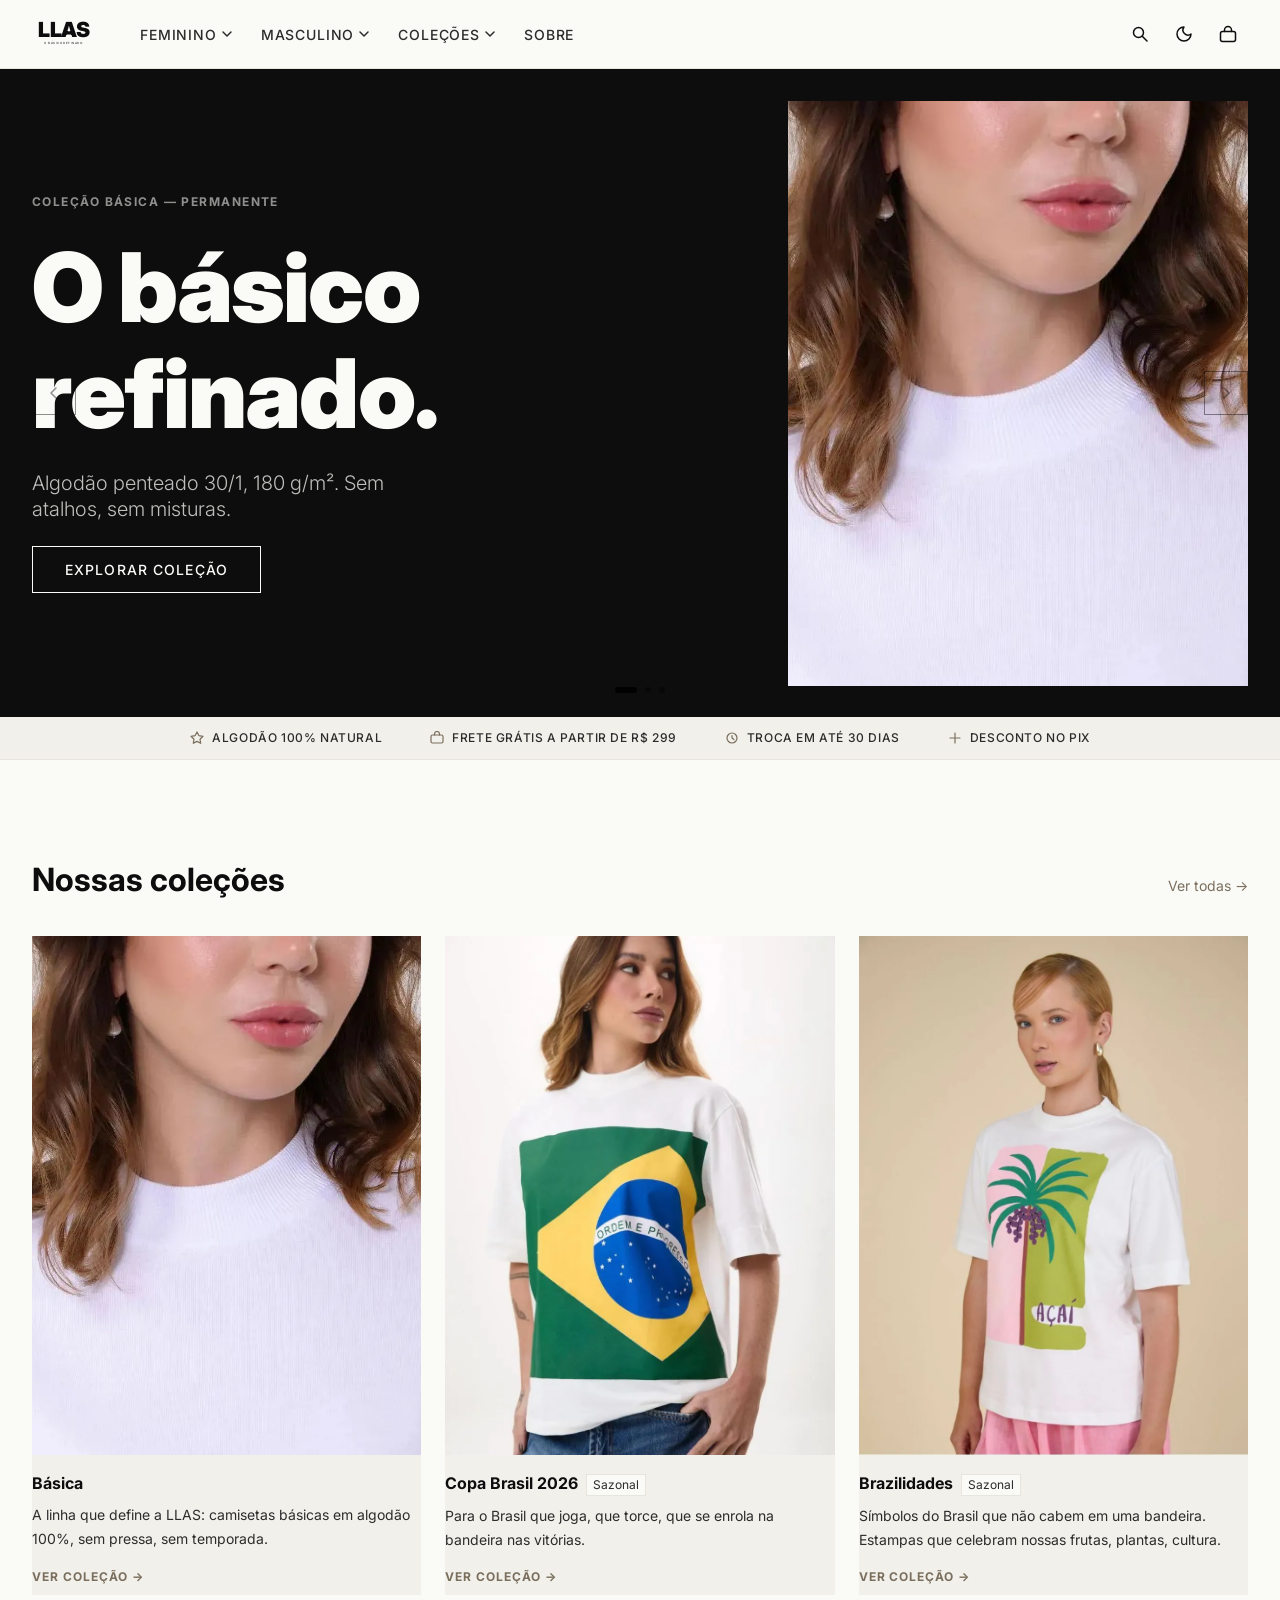
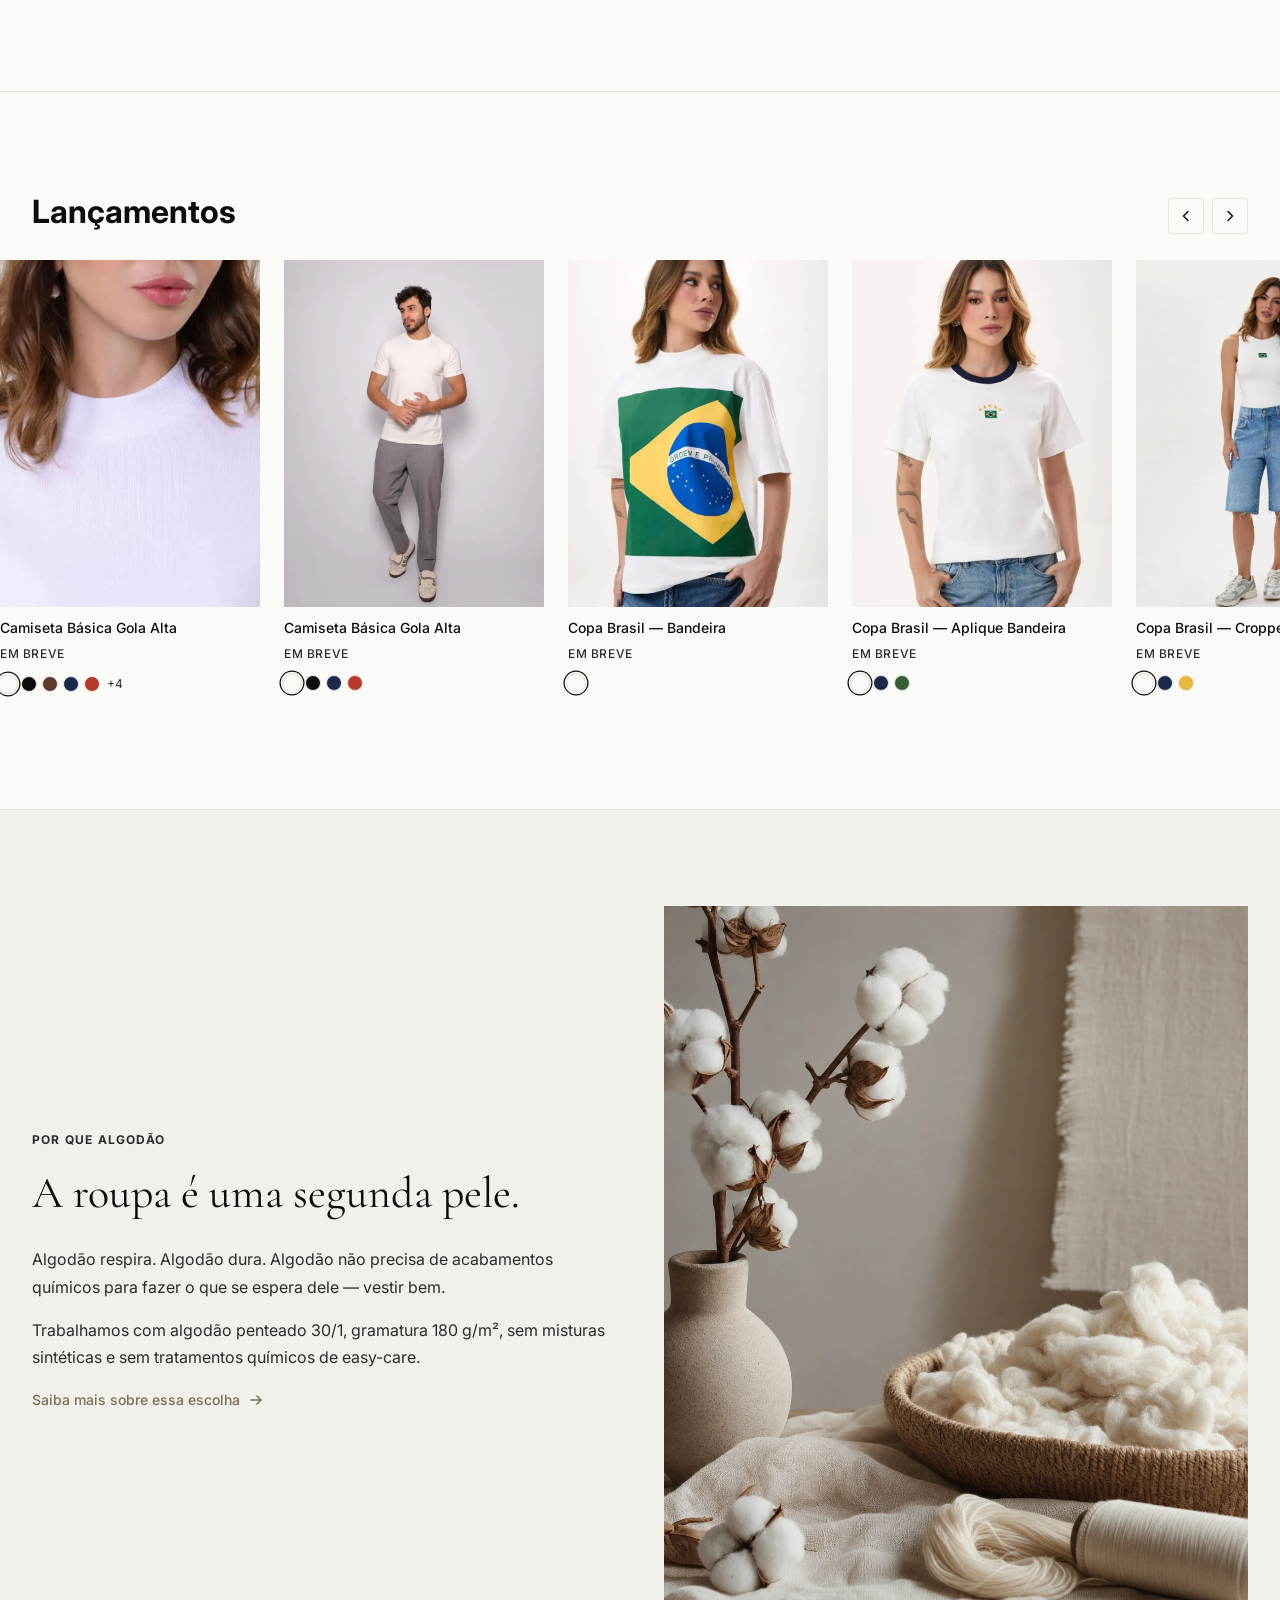
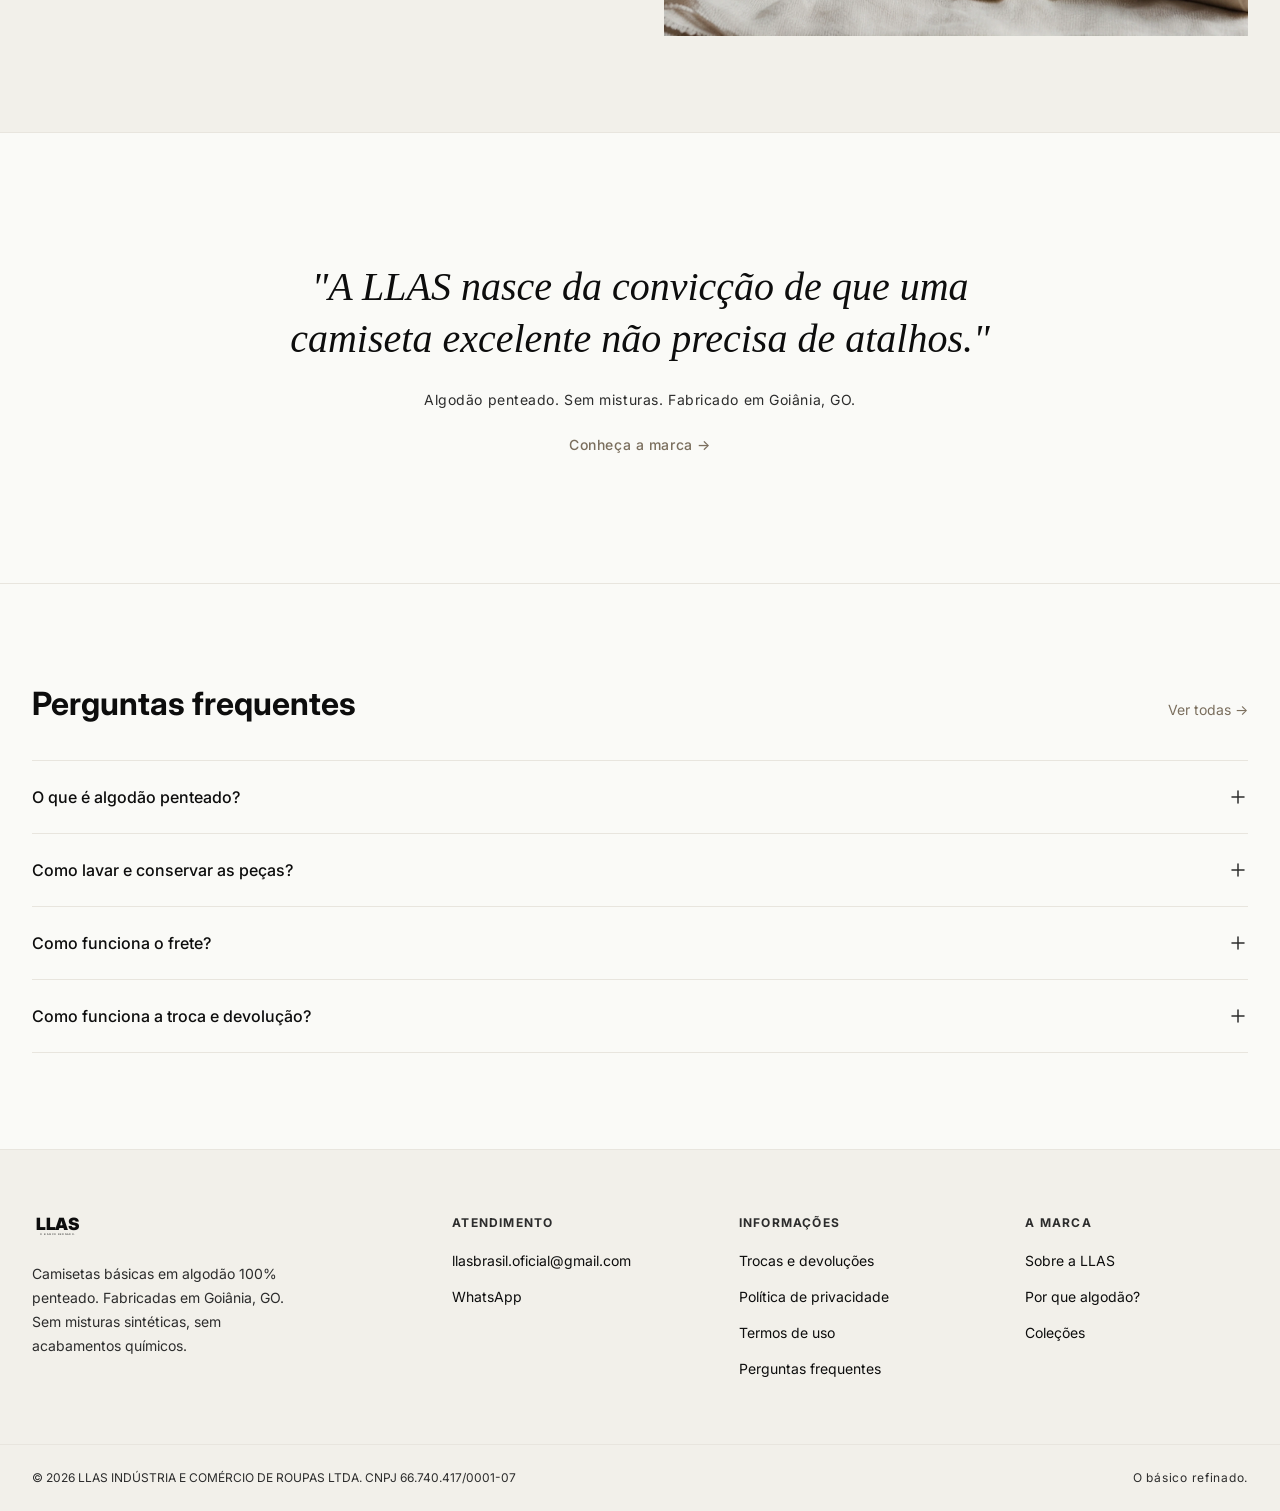
==== commit 9435f9fd: "style: adicionar foto de tecido na seção 'Por que algodão' da home" ====
--- a/index.html
+++ b/index.html
@@ -28,6 +28,7 @@
   <link rel="stylesheet" href="/css/components/hero-slider.css">
   <link rel="stylesheet" href="/css/components/product-card.css">
   <link rel="stylesheet" href="/css/components/carousel.css">
+  <link rel="stylesheet" href="/css/components/side-cart.css">
   <link rel="stylesheet" href="/css/components/footer.css">
   <link rel="stylesheet" href="/css/pages/home.css">
 
@@ -436,8 +437,13 @@
             <svg width="16" height="16" viewBox="0 0 16 16" fill="none" aria-hidden="true"><path d="M3 8h10M9 4l4 4-4 4" stroke="currentColor" stroke-width="1.5" stroke-linecap="round" stroke-linejoin="round"/></svg>
           </a>
         </div>
-        <!-- Espaço para foto futura -->
-        <div class="algodao-callout__visual" aria-hidden="true"></div>
+        <div class="algodao-callout__visual">
+          <img
+            src="/brand_assets/algodao-tecido.webp"
+            alt="Textura de algodão penteado — detalhe do tecido LLAS"
+            loading="lazy"
+          >
+        </div>
       </div>
     </section>
 
@@ -560,6 +566,7 @@
   <!-- JS -->
   <script type="module" src="/js/theme-toggle.js"></script>
   <script type="module" src="/js/mega-menu.js"></script>
+  <script type="module" src="/js/main.js"></script>
   <script type="module" src="/js/hero-slider.js"></script>
   <script type="module" src="/js/home.js"></script>
 
--- a/css/components/side-cart.css
+++ b/css/components/side-cart.css
@@ -0,0 +1,325 @@
+/* side-cart.css — LLAS — Drawer lateral do carrinho */
+
+/* ── Overlay container ──────────────────────────────────── */
+.side-cart {
+  position: fixed;
+  inset: 0;
+  z-index: var(--z-side-cart);
+  pointer-events: none;
+}
+
+.side-cart.is-open {
+  pointer-events: auto;
+}
+
+/* Backdrop */
+.side-cart__backdrop {
+  position: absolute;
+  inset: 0;
+  background-color: rgba(0, 0, 0, 0.4);
+  opacity: 0;
+  cursor: pointer;
+  transition: opacity var(--transition-padrao);
+}
+
+.side-cart.is-open .side-cart__backdrop {
+  opacity: 1;
+}
+
+/* Painel (slide da direita) */
+.side-cart__painel {
+  position: absolute;
+  top: 0;
+  right: 0;
+  bottom: 0;
+  width: min(400px, 94vw);
+  background-color: var(--cor-bg);
+  display: flex;
+  flex-direction: column;
+  transform: translateX(100%);
+  transition:
+    transform var(--transition-padrao),
+    background-color var(--transition-tema);
+}
+
+.side-cart.is-open .side-cart__painel {
+  transform: translateX(0);
+}
+
+/* ── Header ─────────────────────────────────────────────── */
+.side-cart__header {
+  display: flex;
+  align-items: center;
+  justify-content: space-between;
+  padding: 0 var(--space-5);
+  height: 60px;
+  border-bottom: 1px solid var(--cor-borda);
+  flex-shrink: 0;
+  transition: border-color var(--transition-tema);
+}
+
+.side-cart__titulo {
+  font-size: var(--fs-base);
+  font-weight: var(--fw-bold);
+  letter-spacing: 0.02em;
+}
+
+.side-cart__fechar {
+  display: flex;
+  align-items: center;
+  justify-content: center;
+  width: 36px;
+  height: 36px;
+  color: var(--cor-texto-soft);
+  border-radius: var(--radius-md);
+  transition: color var(--transition-padrao), background-color var(--transition-padrao);
+}
+
+.side-cart__fechar:hover {
+  color: var(--cor-texto);
+  background-color: var(--cor-bg-alt);
+}
+
+/* ── Progress bar de frete ──────────────────────────────── */
+.side-cart__frete {
+  padding: var(--space-3) var(--space-5);
+  border-bottom: 1px solid var(--cor-borda);
+  flex-shrink: 0;
+  transition: border-color var(--transition-tema);
+}
+
+.side-cart__frete-texto {
+  font-size: var(--fs-xs);
+  color: var(--cor-texto-soft);
+  margin-bottom: var(--space-2);
+}
+
+.side-cart__frete-texto strong {
+  color: var(--cor-texto);
+}
+
+.side-cart__frete-bar {
+  height: 3px;
+  background-color: var(--cor-borda);
+  border-radius: 2px;
+  overflow: hidden;
+  transition: background-color var(--transition-tema);
+}
+
+.side-cart__frete-progresso {
+  height: 100%;
+  background-color: var(--cor-sucesso);
+  border-radius: 2px;
+  transition: width 500ms ease;
+}
+
+/* ── Lista de itens ─────────────────────────────────────── */
+.side-cart__lista {
+  flex: 1;
+  overflow-y: auto;
+  overscroll-behavior: contain;
+  padding: var(--space-4) var(--space-5);
+  display: flex;
+  flex-direction: column;
+  gap: var(--space-5);
+}
+
+/* Item */
+.side-cart__item {
+  display: grid;
+  grid-template-columns: 68px 1fr auto;
+  gap: var(--space-3);
+  align-items: start;
+}
+
+.side-cart__item-img {
+  width: 68px;
+  aspect-ratio: 3 / 4;
+  object-fit: cover;
+  object-position: top center;
+  background-color: var(--cor-bg-alt);
+  flex-shrink: 0;
+  display: block;
+  transition: background-color var(--transition-tema);
+}
+
+.side-cart__item-info {
+  display: flex;
+  flex-direction: column;
+  gap: var(--space-1);
+}
+
+.side-cart__item-nome {
+  font-size: var(--fs-sm);
+  font-weight: var(--fw-medium);
+  color: var(--cor-texto);
+  line-height: var(--lh-snug);
+}
+
+.side-cart__item-variante {
+  font-size: var(--fs-xs);
+  color: var(--cor-texto-soft);
+}
+
+.side-cart__item-preco {
+  font-size: var(--fs-sm);
+  color: var(--cor-texto);
+  margin-top: var(--space-1);
+}
+
+.side-cart__item-preco--em-breve {
+  color: var(--cor-texto-soft);
+  font-size: var(--fs-xs);
+  text-transform: uppercase;
+  letter-spacing: 0.04em;
+}
+
+/* Controles de quantidade + remover */
+.side-cart__item-acoes {
+  display: flex;
+  flex-direction: column;
+  align-items: flex-end;
+  gap: var(--space-2);
+}
+
+.side-cart__qtd {
+  display: flex;
+  align-items: stretch;
+  border: 1px solid var(--cor-borda);
+  transition: border-color var(--transition-tema);
+}
+
+.side-cart__qtd-btn {
+  width: 28px;
+  height: 28px;
+  display: flex;
+  align-items: center;
+  justify-content: center;
+  font-size: var(--fs-base);
+  line-height: 1;
+  color: var(--cor-texto);
+  flex-shrink: 0;
+  transition: background-color var(--transition-padrao);
+}
+
+.side-cart__qtd-btn:hover {
+  background-color: var(--cor-bg-alt);
+}
+
+.side-cart__qtd-valor {
+  width: 28px;
+  text-align: center;
+  font-size: var(--fs-sm);
+  line-height: 28px;
+  color: var(--cor-texto);
+  border-inline: 1px solid var(--cor-borda);
+  transition: border-color var(--transition-tema);
+}
+
+.side-cart__remover {
+  font-size: var(--fs-xs);
+  color: var(--cor-texto-soft);
+  text-decoration: underline;
+  transition: color var(--transition-padrao);
+}
+
+.side-cart__remover:hover {
+  color: var(--cor-erro);
+}
+
+/* ── Estado vazio ───────────────────────────────────────── */
+.side-cart__vazio {
+  display: flex;
+  flex-direction: column;
+  align-items: center;
+  justify-content: center;
+  gap: var(--space-4);
+  text-align: center;
+  padding: var(--space-9) var(--space-5);
+  flex: 1;
+}
+
+.side-cart__vazio-texto {
+  font-size: var(--fs-base);
+  color: var(--cor-texto-soft);
+}
+
+.side-cart__vazio-link {
+  font-size: var(--fs-sm);
+  font-weight: var(--fw-medium);
+  color: var(--cor-acento);
+  transition: color var(--transition-padrao);
+}
+
+.side-cart__vazio-link:hover {
+  color: var(--cor-texto);
+}
+
+/* ── Footer: subtotal + CTAs ────────────────────────────── */
+.side-cart__footer {
+  display: flex;
+  flex-direction: column;
+  gap: var(--space-3);
+  padding: var(--space-5);
+  border-top: 1px solid var(--cor-borda);
+  flex-shrink: 0;
+  transition: border-color var(--transition-tema);
+}
+
+.side-cart__subtotal {
+  display: flex;
+  align-items: baseline;
+  justify-content: space-between;
+  font-size: var(--fs-base);
+}
+
+.side-cart__subtotal-label {
+  color: var(--cor-texto-soft);
+}
+
+.side-cart__subtotal-valor {
+  font-weight: var(--fw-bold);
+}
+
+.side-cart__btn {
+  display: flex;
+  align-items: center;
+  justify-content: center;
+  gap: var(--space-2);
+  padding: var(--space-4);
+  font-size: var(--fs-sm);
+  font-weight: var(--fw-medium);
+  letter-spacing: 0.04em;
+  text-align: center;
+  transition:
+    background-color var(--transition-padrao),
+    color var(--transition-padrao),
+    border-color var(--transition-padrao);
+}
+
+.side-cart__btn--primario {
+  background-color: var(--cor-texto);
+  color: var(--cor-bg);
+}
+
+.side-cart__btn--primario:hover {
+  background-color: var(--cor-acento);
+}
+
+.side-cart__btn--secundario {
+  border: 1px solid var(--cor-borda);
+  color: var(--cor-texto);
+  transition:
+    border-color var(--transition-padrao),
+    background-color var(--transition-tema);
+}
+
+.side-cart__btn--secundario:hover {
+  border-color: var(--cor-texto);
+}
+
+.side-cart__btn[disabled],
+.side-cart__btn--desabilitado {
+  opacity: 0.35;
+  pointer-events: none;
+}
--- a/css/pages/home.css
+++ b/css/pages/home.css
@@ -224,7 +224,7 @@
   gap: var(--space-3);
 }
 
-/* Segundo col: sem conteúdo agora — espaço para foto futura */
+/* Segundo col: foto de textura do algodão */
 .algodao-callout__visual {
   display: none;
   aspect-ratio: 4 / 5;
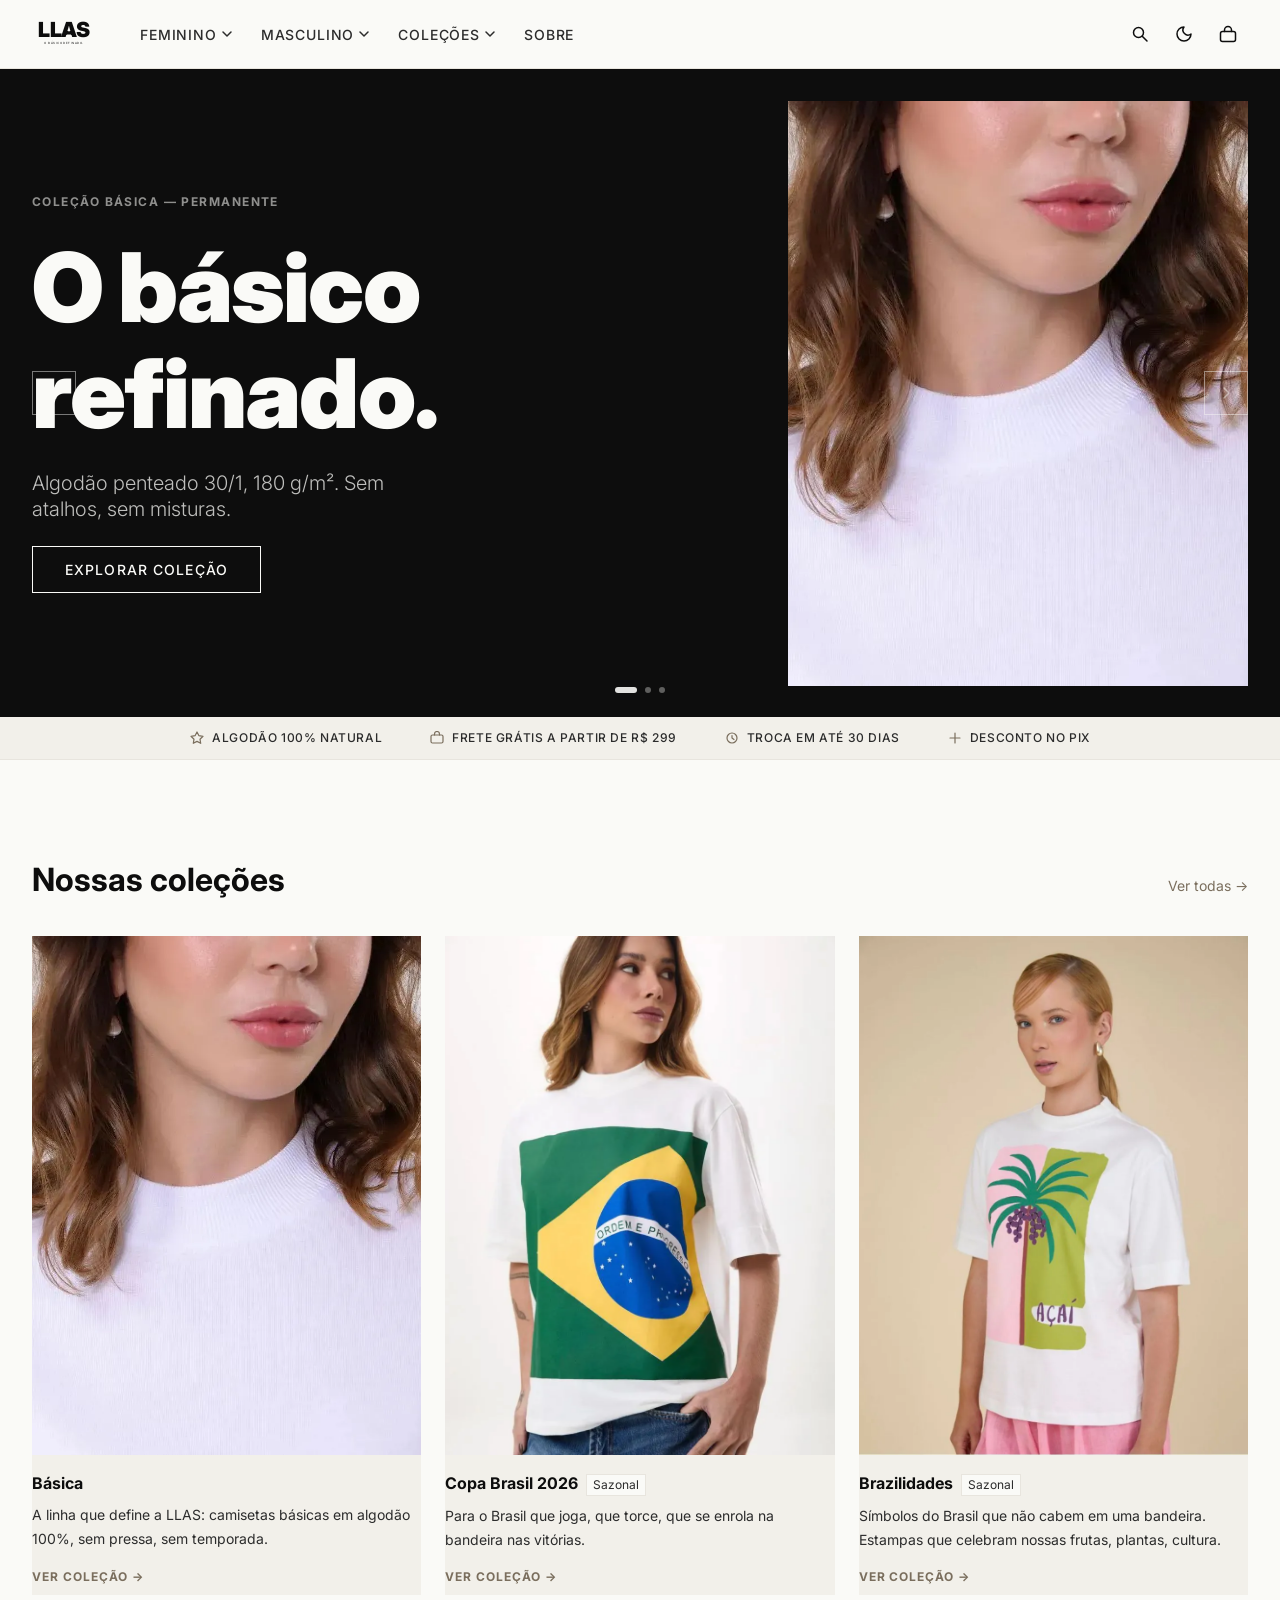
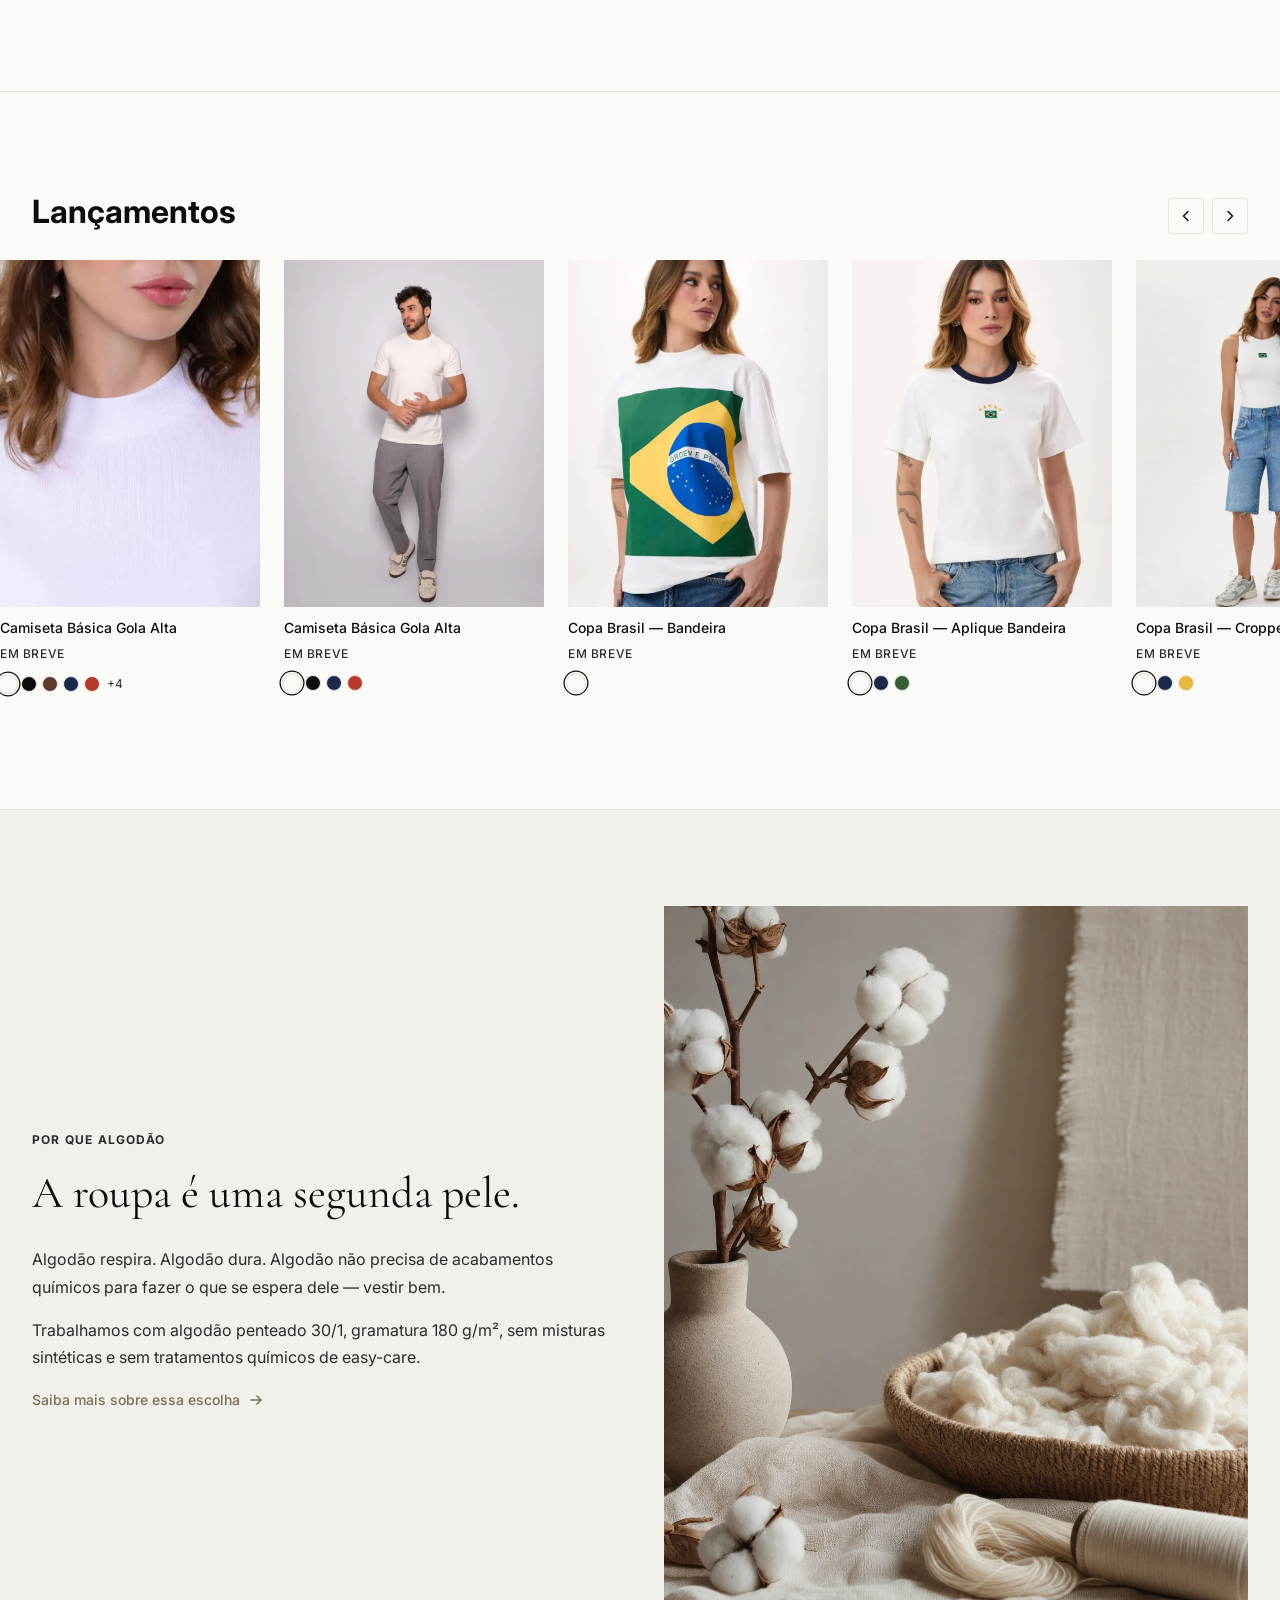
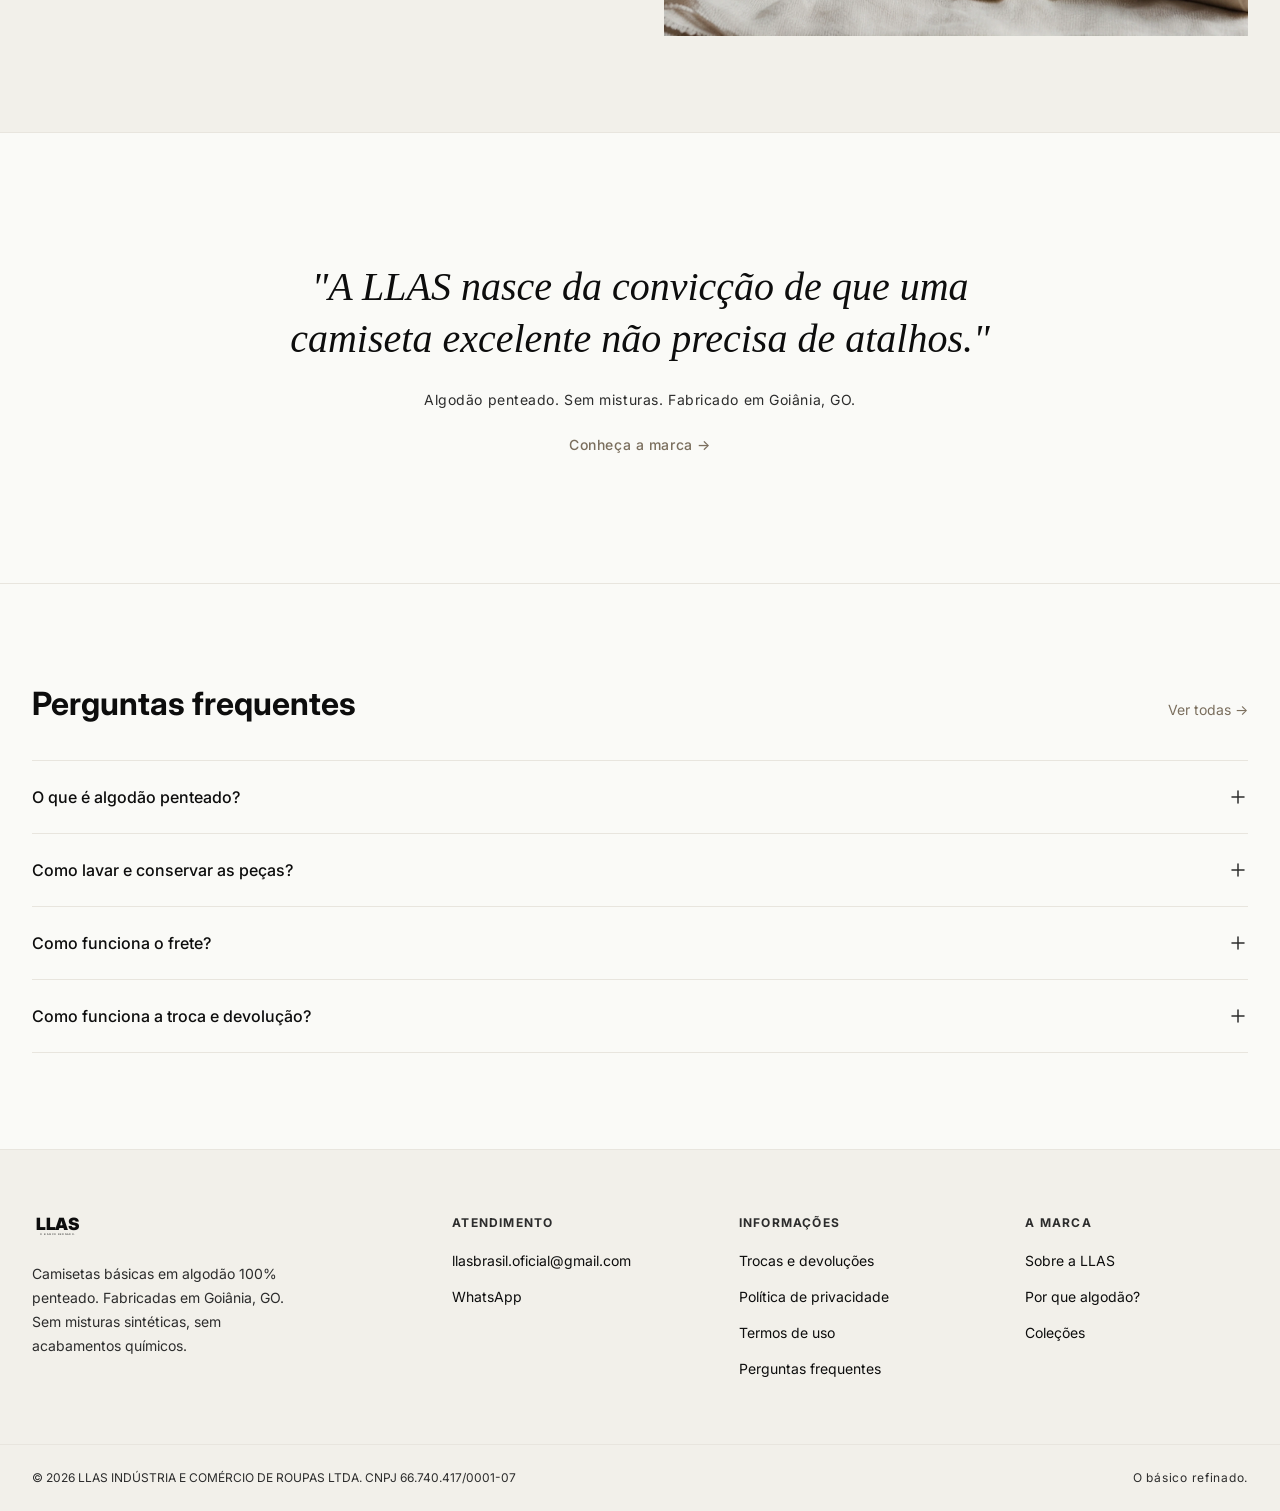
==== commit d3df0937: "feat: etapa 9 — SEO, schema markup e sitemap sitemap.xml: 22 URLs com prioridade e changefreq — home" ====
--- a/index.html
+++ b/index.html
@@ -13,6 +13,51 @@
   <meta property="og:url" content="https://llasoficial.com.br/">
   <meta property="og:type" content="website">
   <link rel="canonical" href="https://llasoficial.com.br/">
+
+  <!-- Preload: primeira imagem do hero (LCP) -->
+  <link rel="preload" as="image" href="/assets/img/produtos/feminino/basica/gola-alta/algodao-1.webp" fetchpriority="high">
+
+  <!-- Schema: Organization + WebSite -->
+  <script type="application/ld+json">
+  {
+    "@context": "https://schema.org",
+    "@graph": [
+      {
+        "@type": "Organization",
+        "@id": "https://llasoficial.com.br/#organization",
+        "name": "LLAS",
+        "legalName": "LLAS INDÚSTRIA E COMÉRCIO DE ROUPAS LTDA",
+        "url": "https://llasoficial.com.br",
+        "logo": {
+          "@type": "ImageObject",
+          "url": "https://llasoficial.com.br/assets/img/og/default.jpg"
+        },
+        "description": "Camisetas básicas em algodão 100% penteado. Sem misturas sintéticas, sem acabamentos químicos. Fabricadas em Goiânia, GO.",
+        "email": "llasbrasil.oficial@gmail.com",
+        "foundingDate": "2026",
+        "founders": [
+          { "@type": "Person", "name": "Luiz Alberto de Souza" },
+          { "@type": "Person", "name": "Ludmilla Saldanha" }
+        ],
+        "address": {
+          "@type": "PostalAddress",
+          "addressLocality": "Goiânia",
+          "addressRegion": "GO",
+          "addressCountry": "BR"
+        },
+        "taxID": "66.740.417/0001-07"
+      },
+      {
+        "@type": "WebSite",
+        "@id": "https://llasoficial.com.br/#website",
+        "url": "https://llasoficial.com.br",
+        "name": "LLAS — O básico refinado",
+        "publisher": { "@id": "https://llasoficial.com.br/#organization" },
+        "inLanguage": "pt-BR"
+      }
+    ]
+  }
+  </script>
 
   <!-- Fontes -->
   <link rel="preconnect" href="https://fonts.googleapis.com">
--- a/css/components/hero-slider.css
+++ b/css/components/hero-slider.css
@@ -152,16 +152,22 @@
   height: 6px;
   width: 6px;
   border-radius: 3px;
-  background-color: currentColor;
+  background-color: #0D0D0D; /* fundo claro: dots escuros */
   opacity: 0.35;
   transition:
     opacity var(--transition-padrao),
-    width var(--transition-padrao);
+    width var(--transition-padrao),
+    background-color var(--transition-padrao);
 }
 
 .hero-slider__dot.is-active {
   opacity: 0.9;
   width: 22px;
+}
+
+/* Fundo escuro (slides --escuro e --tinta): dots claros */
+.hero-slider--controles-claros .hero-slider__dot {
+  background-color: #FAFAF7;
 }
 
 /* ── Setas prev/next ────────────────────────────────────── */
@@ -175,10 +181,19 @@
   justify-content: center;
   width: 44px;
   height: 44px;
-  border: 1.5px solid currentColor;
-  color: currentColor;
+  border: 1.5px solid #0D0D0D;
+  color: #0D0D0D;
   opacity: 0.45;
-  transition: opacity var(--transition-padrao);
+  transition:
+    opacity var(--transition-padrao),
+    border-color var(--transition-padrao),
+    color var(--transition-padrao);
+}
+
+/* Fundo escuro: setas claras */
+.hero-slider--controles-claros .hero-slider__arrow {
+  border-color: #FAFAF7;
+  color: #FAFAF7;
 }
 
 .hero-slider__arrow:hover {
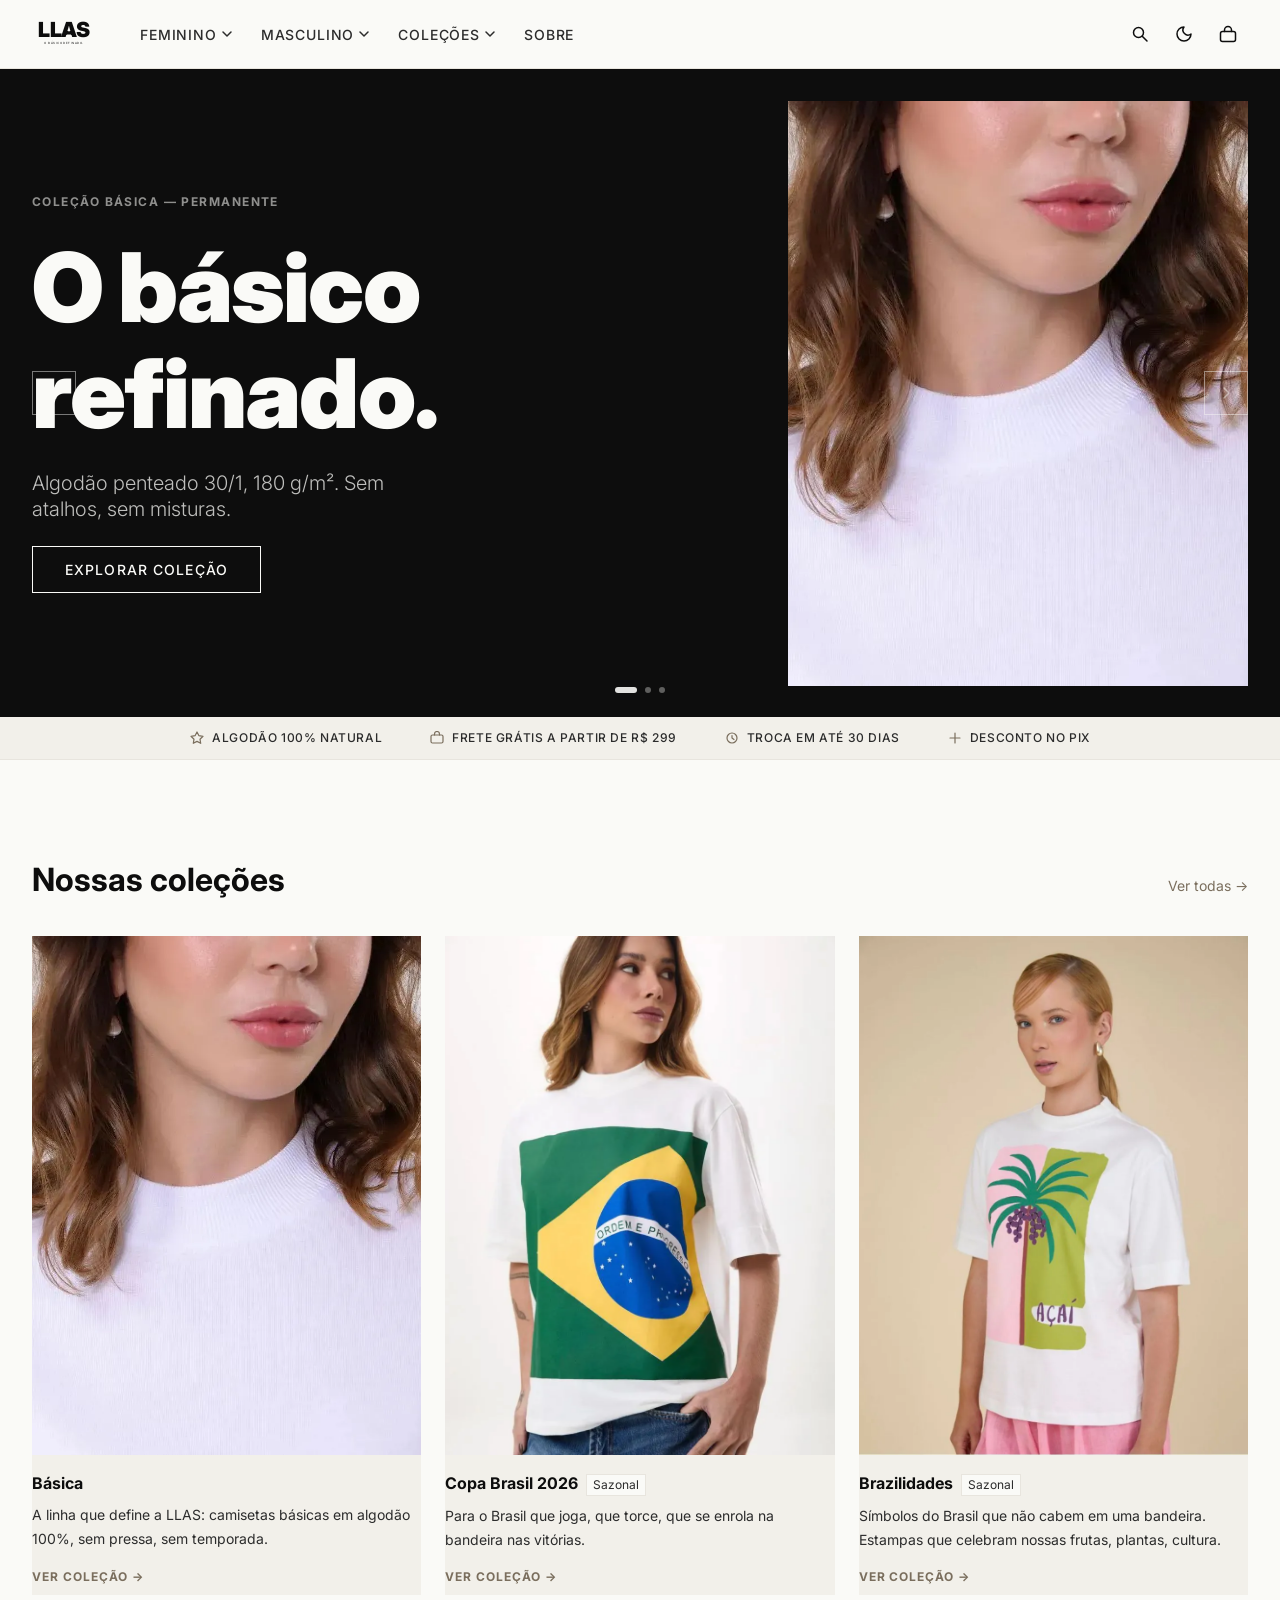
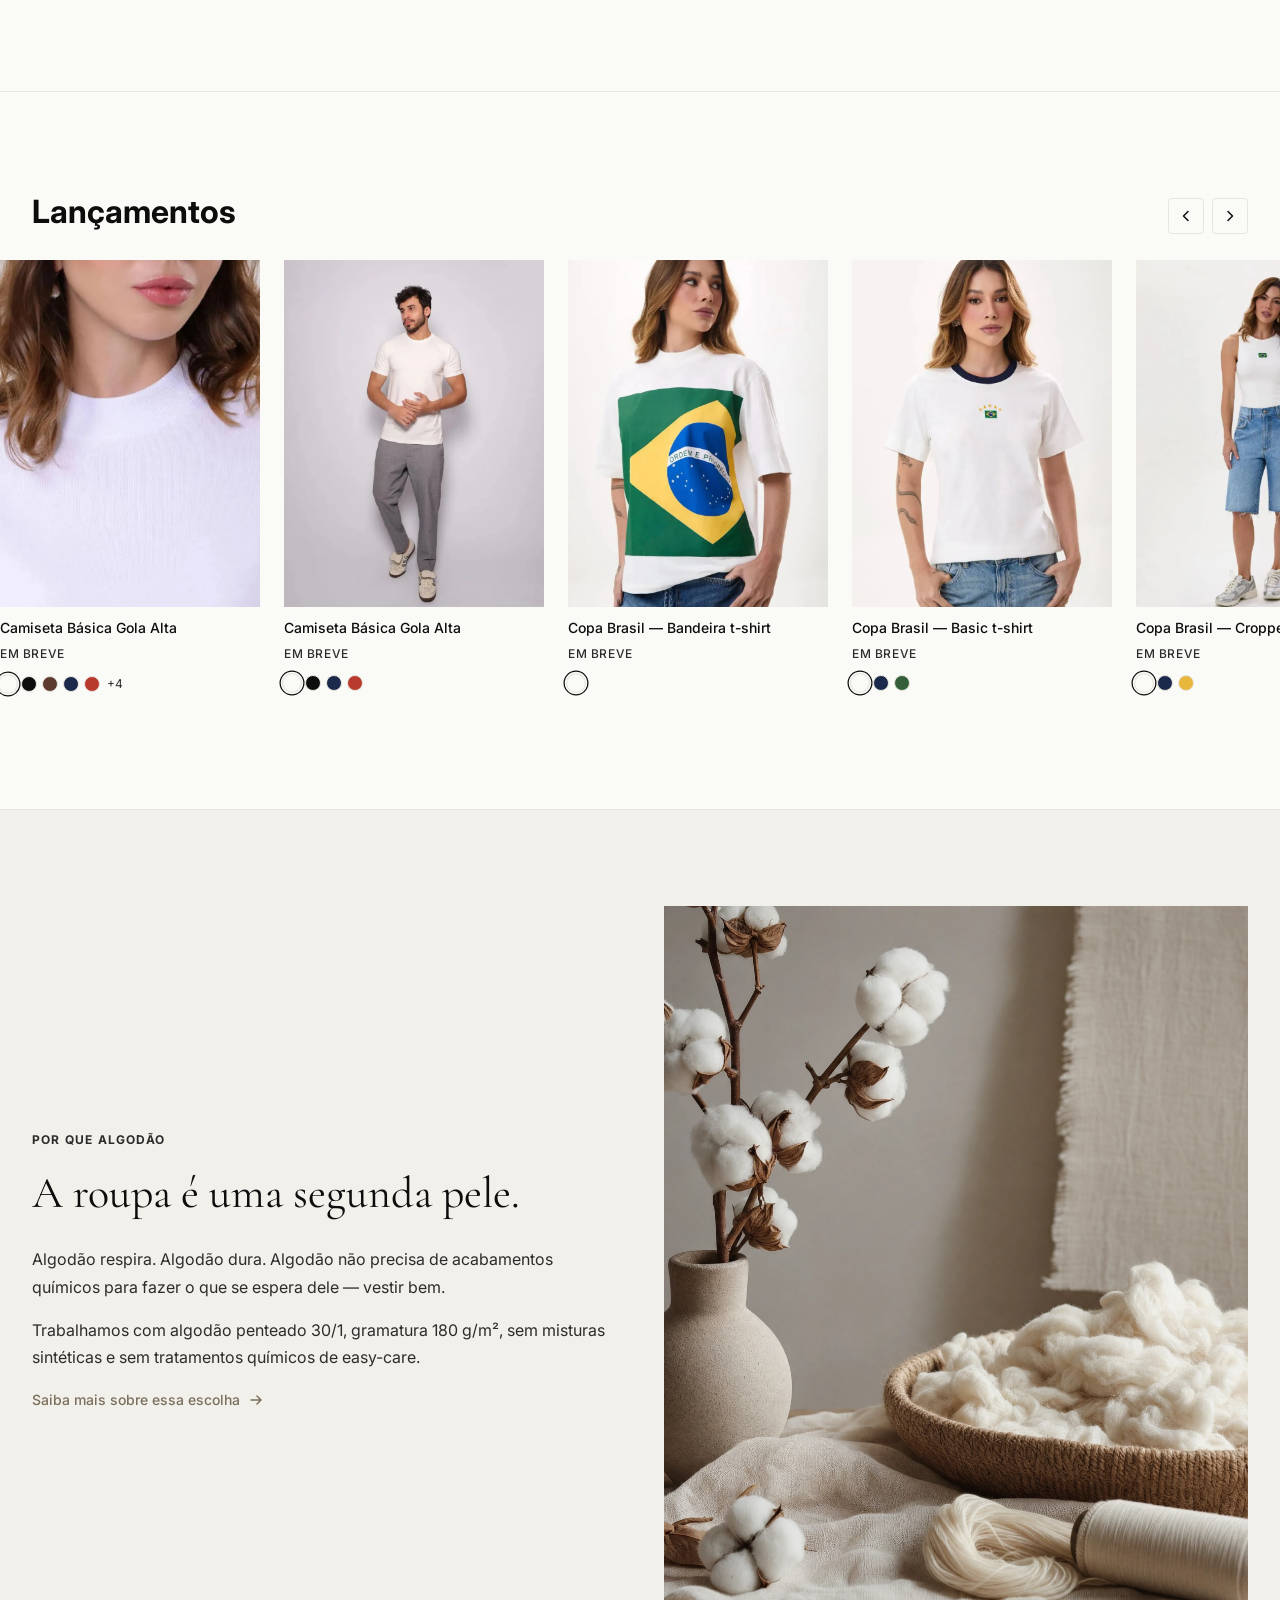
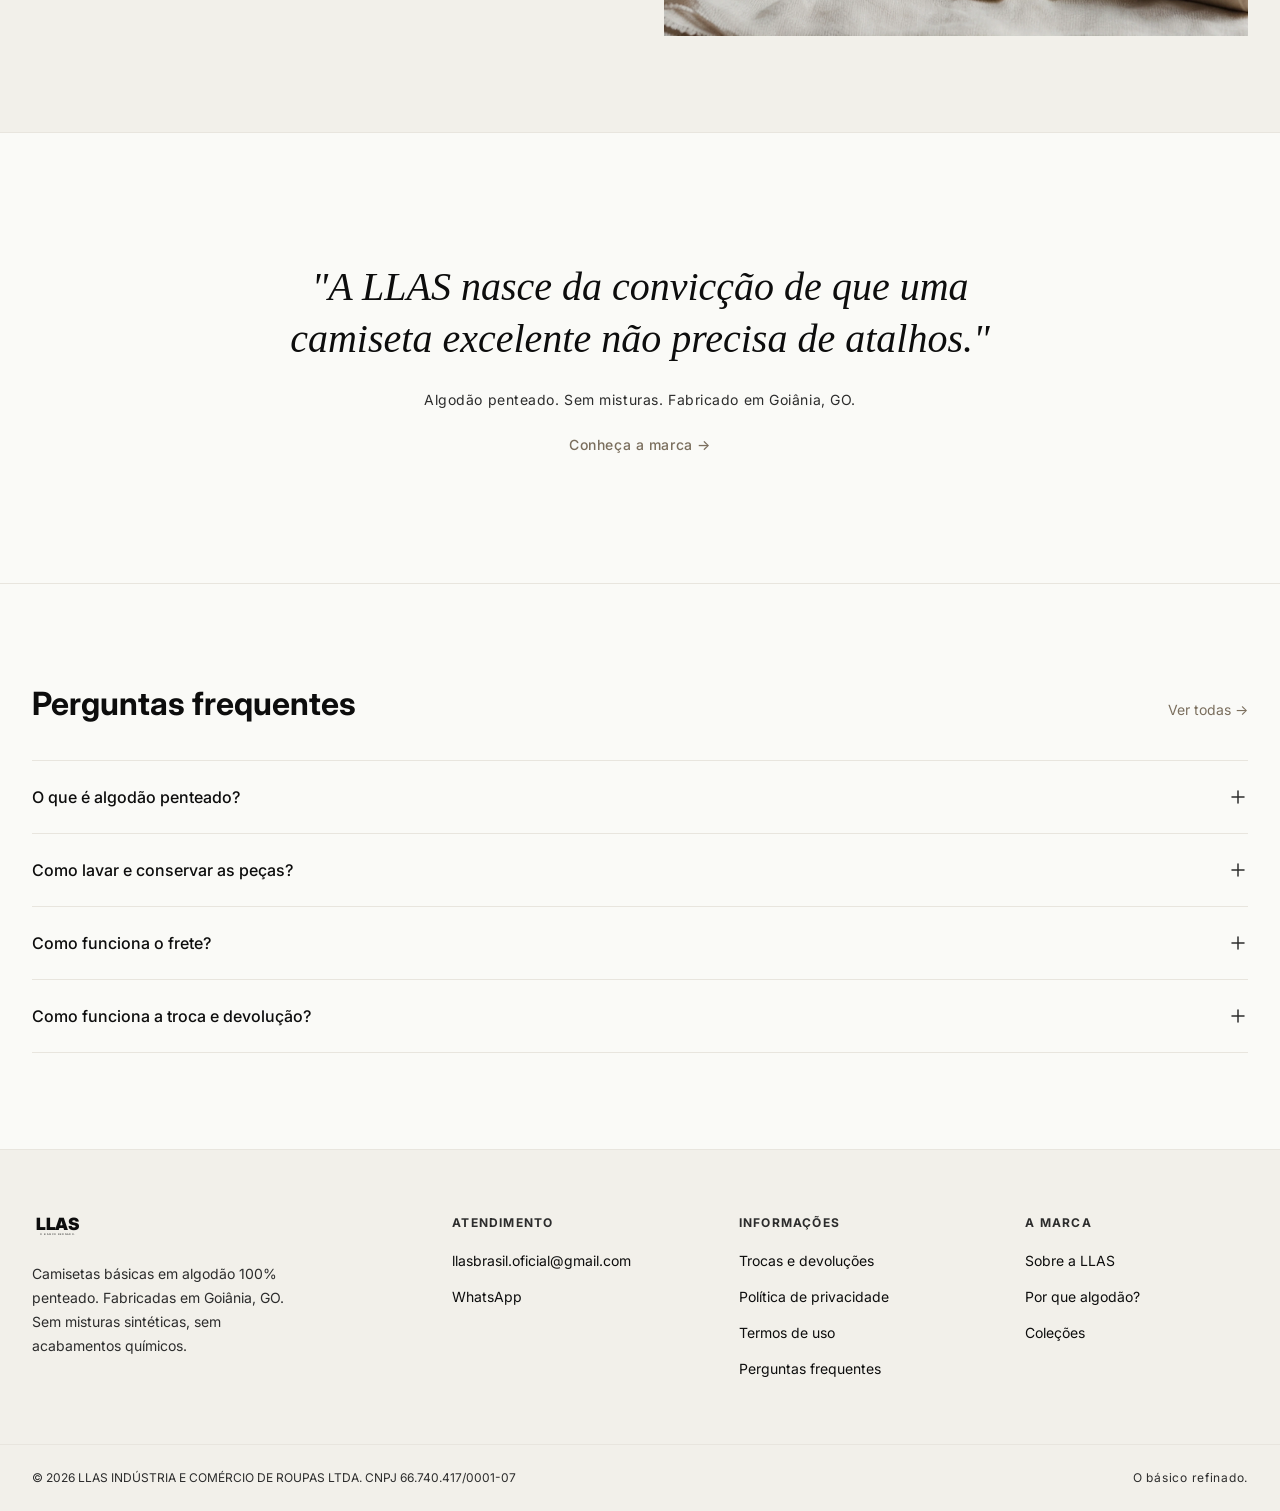
==== commit 6dbe23d6: "fix: meta tags OG — usar URL Vercel e foto real do produto como og:image Problema: og:image apontava" ====
--- a/index.html
+++ b/index.html
@@ -8,11 +8,19 @@
   <meta name="description" content="Camisetas básicas em algodão 100% penteado. Sem misturas sintéticas, sem acabamentos químicos. Fabricadas em Goiânia, GO.">
 
   <meta property="og:title" content="LLAS — O básico refinado">
-  <meta property="og:description" content="Camisetas básicas em algodão 100% penteado. Sem misturas, sem atalhos.">
-  <meta property="og:image" content="https://llasoficial.com.br/assets/img/og/default.jpg">
-  <meta property="og:url" content="https://llasoficial.com.br/">
+  <meta property="og:description" content="Camisetas básicas em algodão 100% penteado. Sem misturas, sem atalhos. Fabricadas em Goiânia, GO.">
+  <meta property="og:image" content="https://llas-lp.vercel.app/assets/img/produtos/feminino/basica/gola-alta/algodao-1.webp">
+  <meta property="og:image:width" content="800">
+  <meta property="og:image:height" content="1067">
+  <meta property="og:image:alt" content="LLAS — Camiseta Básica Gola Alta em algodão 100% penteado">
+  <meta property="og:url" content="https://llas-lp.vercel.app/">
   <meta property="og:type" content="website">
-  <link rel="canonical" href="https://llasoficial.com.br/">
+  <meta property="og:site_name" content="LLAS">
+  <meta name="twitter:card" content="summary_large_image">
+  <meta name="twitter:title" content="LLAS — O básico refinado">
+  <meta name="twitter:description" content="Camisetas básicas em algodão 100% penteado. Sem misturas, sem atalhos.">
+  <meta name="twitter:image" content="https://llas-lp.vercel.app/assets/img/produtos/feminino/basica/gola-alta/algodao-1.webp">
+  <link rel="canonical" href="https://llas-lp.vercel.app/">
 
   <!-- Preload: primeira imagem do hero (LCP) -->
   <link rel="preload" as="image" href="/assets/img/produtos/feminino/basica/gola-alta/algodao-1.webp" fetchpriority="high">
@@ -219,9 +227,9 @@
         <div class="mega-menu__col">
           <h2 class="mega-menu__heading">Todas as coleções</h2>
           <ul class="mega-menu__list">
-            <li><a href="/colecoes/basica" class="mega-menu__link">Básica — permanente</a></li>
-            <li><a href="/colecoes/copa-brasil" class="mega-menu__link">Copa Brasil 2026 <span class="mega-menu__badge">Sazonal</span></a></li>
-            <li><a href="/colecoes/brazilidades" class="mega-menu__link">Brazilidades</a></li>
+            <li><a href="/feminino/basica" class="mega-menu__link">Básica — permanente</a></li>
+            <li><a href="/feminino/copa-brasil" class="mega-menu__link">Copa Brasil 2026 <span class="mega-menu__badge">Sazonal</span></a></li>
+            <li><a href="/feminino/brazilidades" class="mega-menu__link">Brazilidades</a></li>
           </ul>
         </div>
         <div class="mega-menu__col">
@@ -308,9 +316,9 @@
           </button>
           <div class="mobile-drawer__sub" id="drawer-colecoes" hidden>
             <div class="mobile-drawer__sub-group">
-              <a href="/colecoes/basica"       class="mobile-drawer__sub-link">Básica — permanente</a>
-              <a href="/colecoes/copa-brasil"  class="mobile-drawer__sub-link">Copa Brasil 2026</a>
-              <a href="/colecoes/brazilidades" class="mobile-drawer__sub-link">Brazilidades</a>
+              <a href="/feminino/basica"       class="mobile-drawer__sub-link">Básica — permanente</a>
+              <a href="/feminino/copa-brasil"  class="mobile-drawer__sub-link">Copa Brasil 2026</a>
+              <a href="/feminino/brazilidades" class="mobile-drawer__sub-link">Brazilidades</a>
             </div>
           </div>
         </div>
@@ -436,7 +444,7 @@
     <section class="colecoes-grid" aria-labelledby="colecoes-titulo">
       <div class="colecoes-grid__cabecalho">
         <h2 class="colecoes-grid__titulo" id="colecoes-titulo">Nossas coleções</h2>
-        <a href="/colecoes" class="colecoes-grid__ver-todas">Ver todas →</a>
+        <a href="/feminino" class="colecoes-grid__ver-todas">Ver todas →</a>
       </div>
       <div class="colecoes-grid__cards" id="colecoes-cards" aria-live="polite">
         <!-- Populado por home.js -->
@@ -595,7 +603,7 @@
         <ul class="site-footer__links">
           <li><a href="/sobre">Sobre a LLAS</a></li>
           <li><a href="/algodao">Por que algodão?</a></li>
-          <li><a href="/colecoes">Coleções</a></li>
+          <li><a href="/feminino">Coleções</a></li>
         </ul>
       </div>
     </div>
